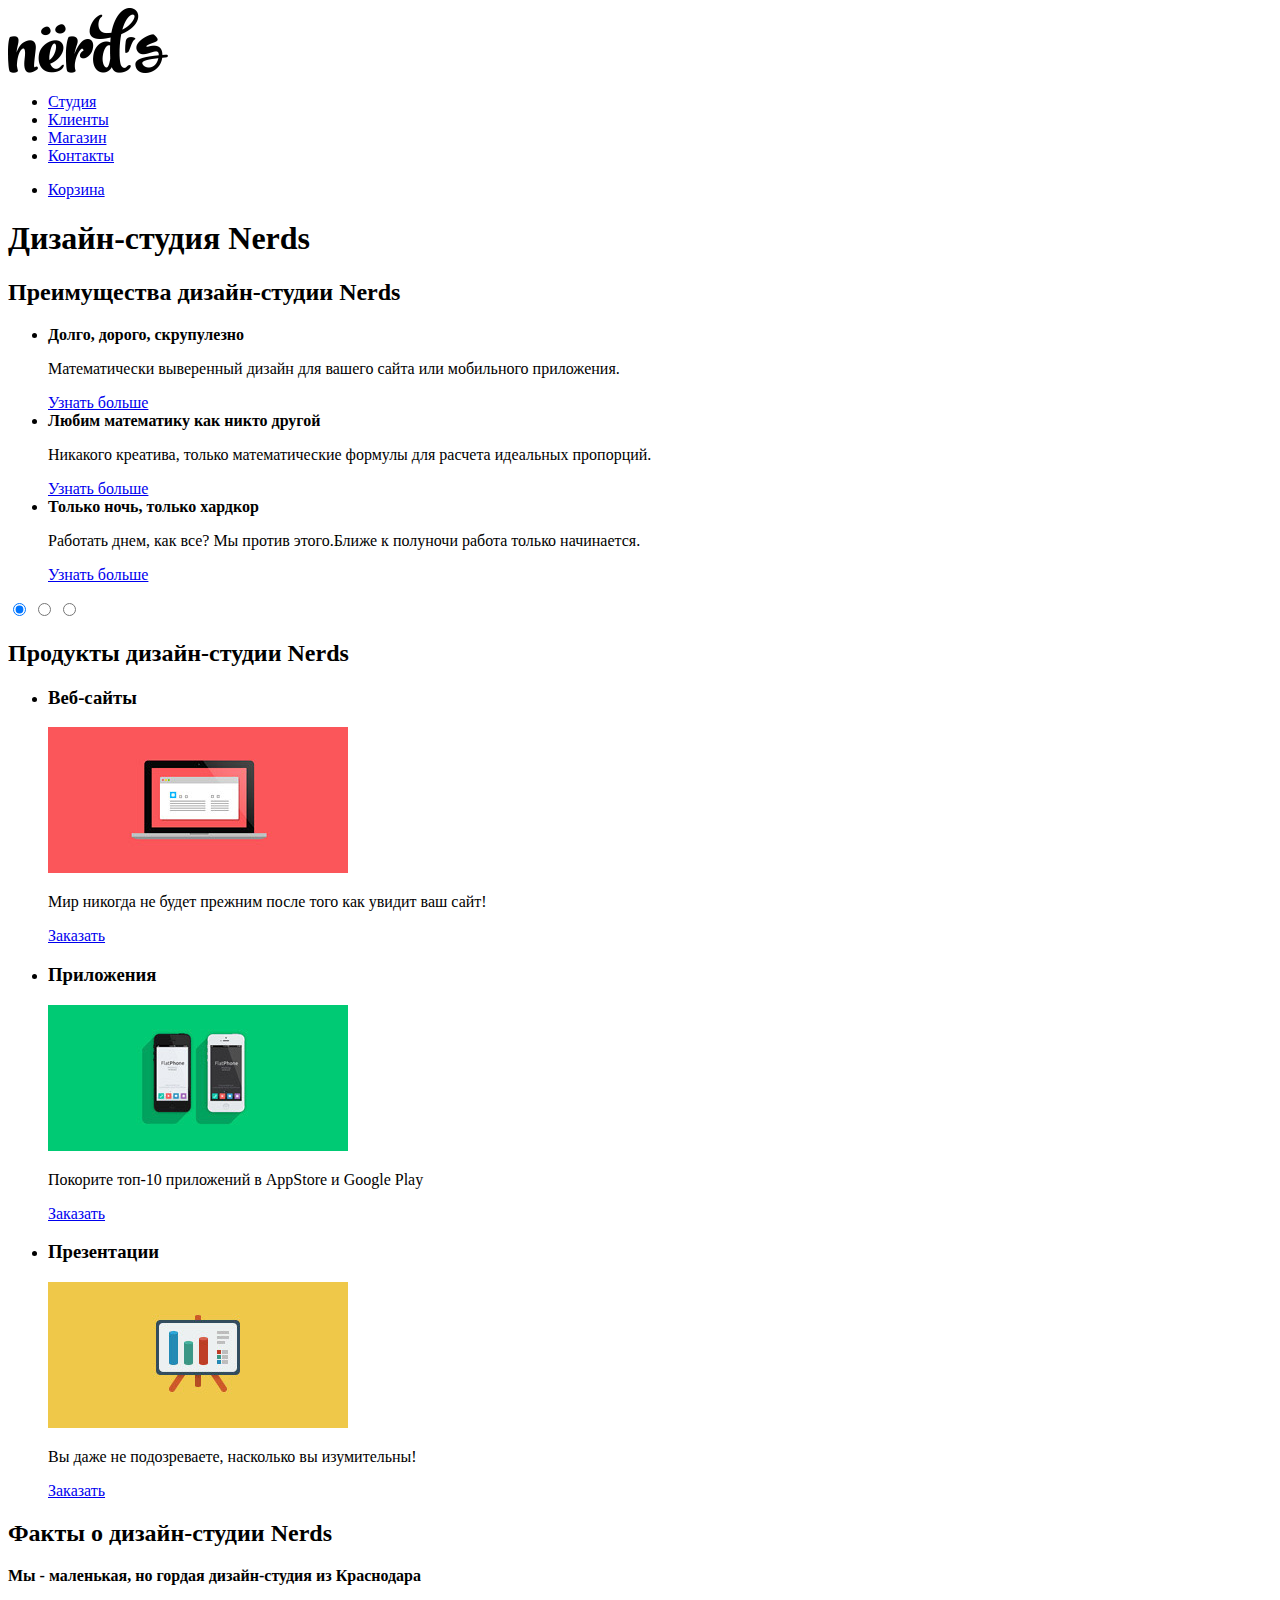
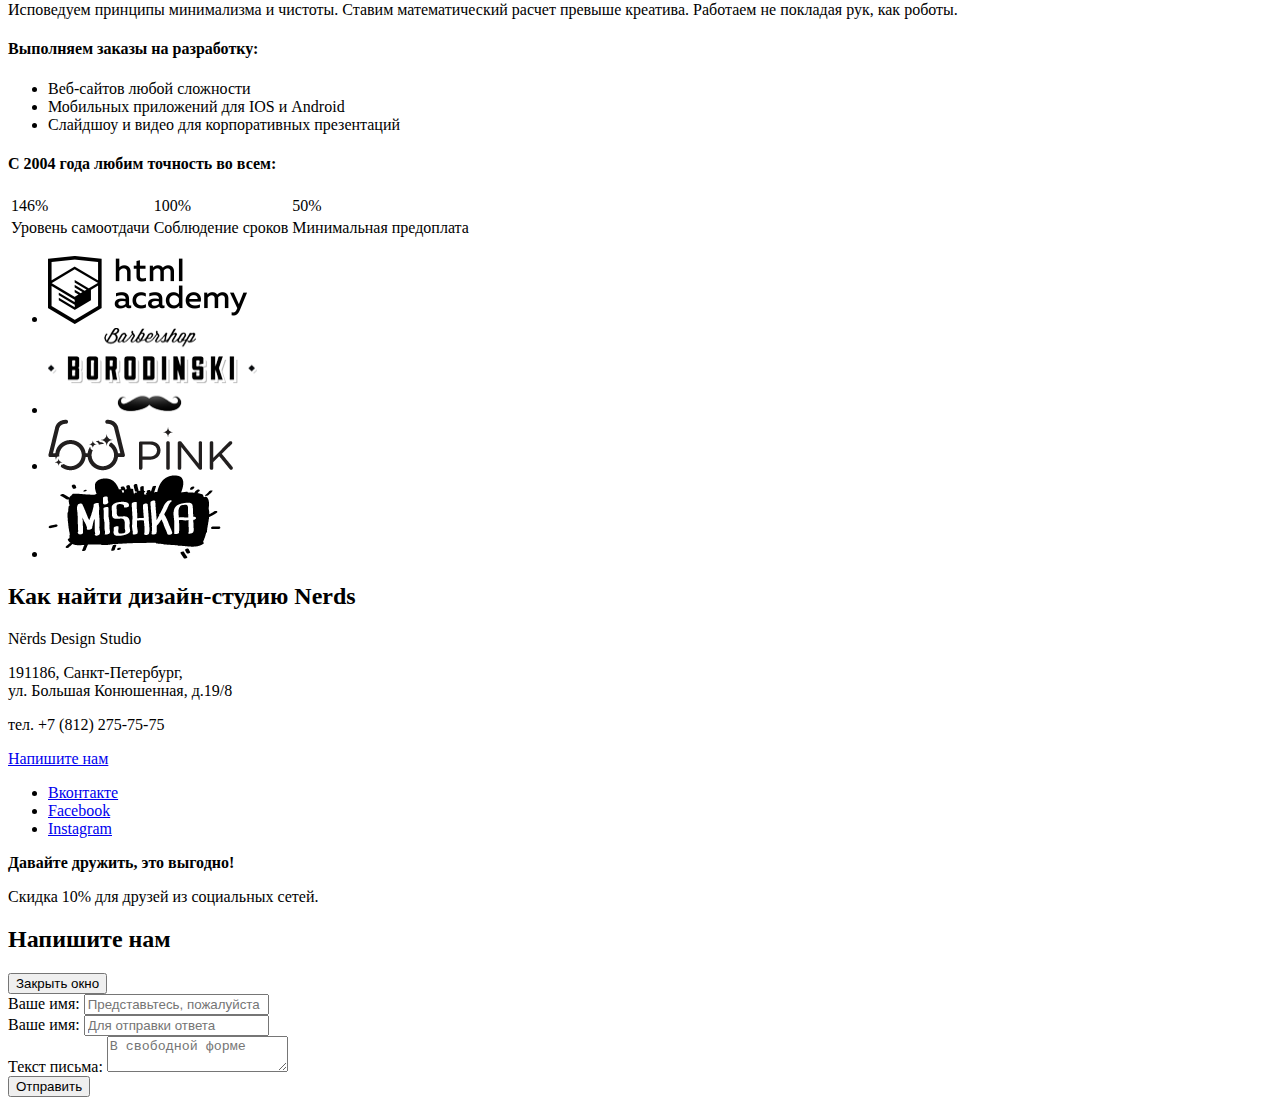
==== index.html @ 3452fdd4 "Размечены формы" ====
<!DOCTYPE html>
<html lang="ru">
  <head>
    <meta charset="utf-8">
    <title>HTML Academy: Нёрдс</title>
  </head>
  
  <body>
	<header class="page-header">
	  <nav class="main-navigation">
	    <a class="header-logo"><img src="img/nerds-logo.png" alt="Дизайн-студия Nerds" height="65" width="160"></a>
	    <ul class="navigation-bar">
		  <li class="nav-item"><a href="#">Студия</a></li>
		  <li class="nav-item"><a href="#">Клиенты</a></li>
		  <li class="nav-item"><a href="catalog.html">Магазин</a></li>
		  <li class="nav-item"><a href="#">Контакты</a></li>
		</ul>
		<ul class="shopping-cart">
		  <li class="cart-item"><a class="cart-btn" href="#">Корзина</a></li>
		</ul>
	  </nav>
	</header>
	
    <main>
	  <h1 class="visually-hidden">Дизайн-студия Nerds</h1>
	
	  <section class="slider-wrapper">
	    <h2 class="visually-hidden">Преимущества дизайн-студии Nerds</h2>
	    <ul>
	      <li class="slider slider-1">
	        <div class="slider-image"></div>
			<b class="slider-slogan">Долго, дорого, скрупулезно</b>
		    <p class="slider-description">Математически выверенный дизайн для вашего сайта или мобильного приложения.</p>
		    <a class="btn slider-btn" href="#" title="Узнать больше">Узнать больше</a>
	      </li>
	      <li class="slider slider-2">
		    <div class="slider-image"></div>
	        <b class="slider-slogan">Любим математику как никто другой</b>
		    <p class="slider-description">Никакого креатива, только математические формулы для расчета идеальных пропорций.</p>
		    <a class="btn slider-btn" href="#" title="Узнать больше">Узнать больше</a>
	      </li>
	      <li class="slider slider-3">
		    <div class="slider-image"></div>
	        <b class="slider-slogan">Только ночь, только хардкор</b>
		    <p class="slider-description">Работать днем, как все? Мы против этого.Ближе к полуночи работа только начинается.</p>
		    <a class="btn slider-btn" href="#" title="Узнать больше">Узнать больше</a>
	      </li>
	    </ul>
	    <div class="slider-radio-btns">  
		  <input type="radio" name="slider-btn" id="slider-btn-1" value="slider-1" checked>
		  <input type="radio" name="slider-btn" id="slider-btn-2" value="slider-2">
		  <input type="radio" name="slider-btn" id="slider-btn-3" value="slider-3">  
	    </div>
	  </section>
		
	  <section class="services-wrapper">
	    <h2 class="visually-hidden">Продукты дизайн-студии Nerds</h2>
	    <ul>
	      <li class="services-item">
	        <h3 class="services-title">Веб-сайты</h3>
		      <img src="img/illustration-1.jpg" alt="Веб-сайты" width="300" height="146">
		      <p>Мир никогда не будет прежним после того как увидит ваш сайт!</p>
		    <a class="btn order-btn-1" href="#" title="Заказать">Заказать</a>
	      </li>
	      <li class="services-item">
	        <h3 class="services-title">Приложения</h3>
		      <img src="img/illustration-2.jpg" alt="Приложения" width="300" height="146">
		      <p>Покорите топ-10 приложений в AppStore и Google Play</p>
		    <a class="btn order-btn-2" href="#" title="Заказать">Заказать</a>
	      </li>
	      <li class="services-item">
	        <h3 class="services-title">Презентации</h3>
		      <img src="img/illustration-3.jpg" alt="Презентации" width="300" height="146">
	          <p>Вы даже не подозреваете, насколько вы изумительны!</p>
		    <a class="btn order-btn-3" href="#" title="Заказать">Заказать</a>
	      </li>
	    </ul>
	  </section>
	
	  <section class="company-description-wrapper">
	    <h2 class="visually-hidden">Факты о дизайн-студии Nerds</h2>
	    <b class="description-title">Мы - маленькая, но гордая дизайн-студия из Краснодара</b>
	      <p>Исповедуем принципы минимализма и чистоты. Ставим математический расчет превыше креатива. Работаем не покладая рук, как роботы.</p>  
	    <div class="description-section">
	      <h4 class="products-title">Выполняем заказы на разработку:</h4>
	        <ul>
		      <li class="product-item">Веб-сайтов любой сложности</li>
		      <li class="product-item">Мобильных приложений для IOS и Android</li>
		      <li class="product-item">Слайдшоу и видео для корпоративных презентаций</li>
		    </ul>
	    </div>
        <div class="description-section">
	      <h4 class="achievements-title">С 2004 года любим точность во всем:</h4>
		    <table>
		      <tr>
			    <td class="achievements-amount">146%</td>
			    <td class="achievements-amount">100%</td>
			    <td class="achievements-amount">50%</td>
			  </tr>
			  <tr>
			    <td class="achievements-description">Уровень самоотдачи</td>
			    <td class="achievements-description">Соблюдение сроков</td>
			    <td class="achievements-description">Минимальная предоплата</td>
			  </tr>
		    </table>
	    </div>
        <div class="company-clients">
	      <ul>
		    <li class="client-logo"><a href="https://htmlacademy.ru/intensive/htmlcss"><img src="img/logo-1.png" alt="Htmlacademy" width="199" height="68"></a></li>
		    <li class="client-logo"><a href="#"><img src="img/logo-2.png" alt="Borodinski" width="209" height="87"></a></li>
		    <li class="client-logo"><a href="#"><img src="img/logo-3.png" alt="Pink" width="185" height="52"></a></li>
		    <li class="client-logo"><a href="#"><img src="img/logo-4.png" alt="Mishka" width="173" height="84"></a></li>
	      </ul>
        </div>	  
	  </section>
	
	  <section class="map-contacts-wrapper">
	    <h2 class="visually-hidden">Как найти дизайн-студию Nerds</h2>
	    <div class="map">
	      <a class="map-link" href="#"></a>
	    </div>
	    <div class="contacts">
	      <p class="contacts-name">Nёrds Design Studio<p>
		  <p class="contacts-address">191186, Санкт-Петербург,<br>
		  ул. Большая Конюшенная, д.19/8</p>
		  <p class="contacts-phone">тел. +7 (812) 275-75-75</p>
		  <a class="btn email-btn" href="#" title="Напишите нам">Напишите нам</a>
	    </div>
	  </section>
	</main>
	
	<footer>
	  <ul class="social-wrapper">
		<li><a class="social-btn social-btn-vk" href="#">Вконтакте</a></li>
		<li><a class="social-btn social-btn-fb" href="#">Facebook</a></li>
        <li><a class="social-btn social-btn-inst" href="#">Instagram</a></li>
	  </ul>
	  <b class="social-promo">Давайте дружить, это выгодно!</b>
	  <p class="social-offer">Скидка 10% для друзей из социальных сетей.</p>
	</footer>
	
	<section class="modal-window">
	  <h2 class="modal-title">Напишите нам</h2>
	    <input type="submit" value="Закрыть окно">
	    <div class="half-width">
	      <label for="name-field">Ваше имя:</label>
	        <input type="text" name="name" id="name-field" placeholder="Представьтесь, пожалуйста">
	    </div>
	    <div class="half-width">
	      <label for="email-field">Ваше имя:</label>
	        <input type="email" name="email" id="email-field" placeholder="Для отправки ответа">
	    </div>
	  <label for="message-field">Текст письма:</label>
	  <textarea name="message" id="message-field" rows="" placeholder="В свободной форме"></textarea><br>
	  <input class="btn submit-btn" type="submit" value="Отправить">
	</section>
	
  </body>
</html>
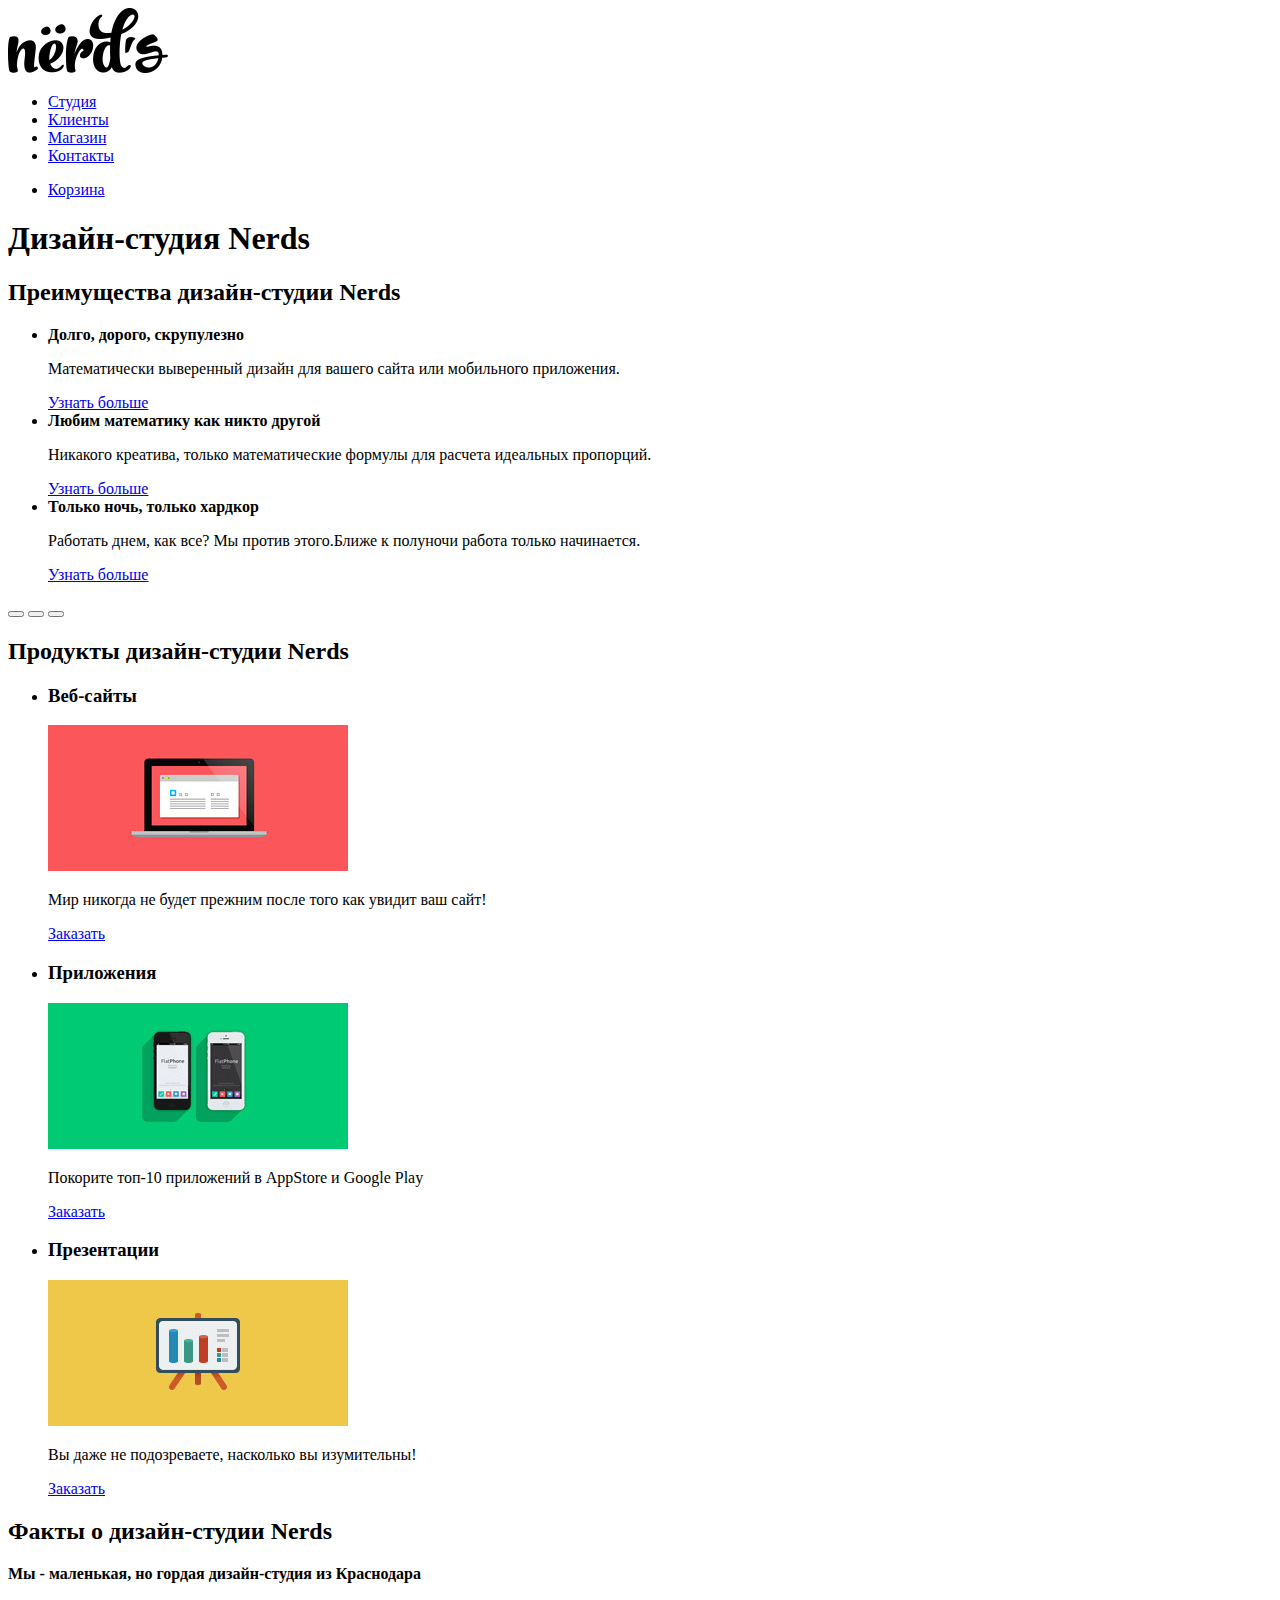
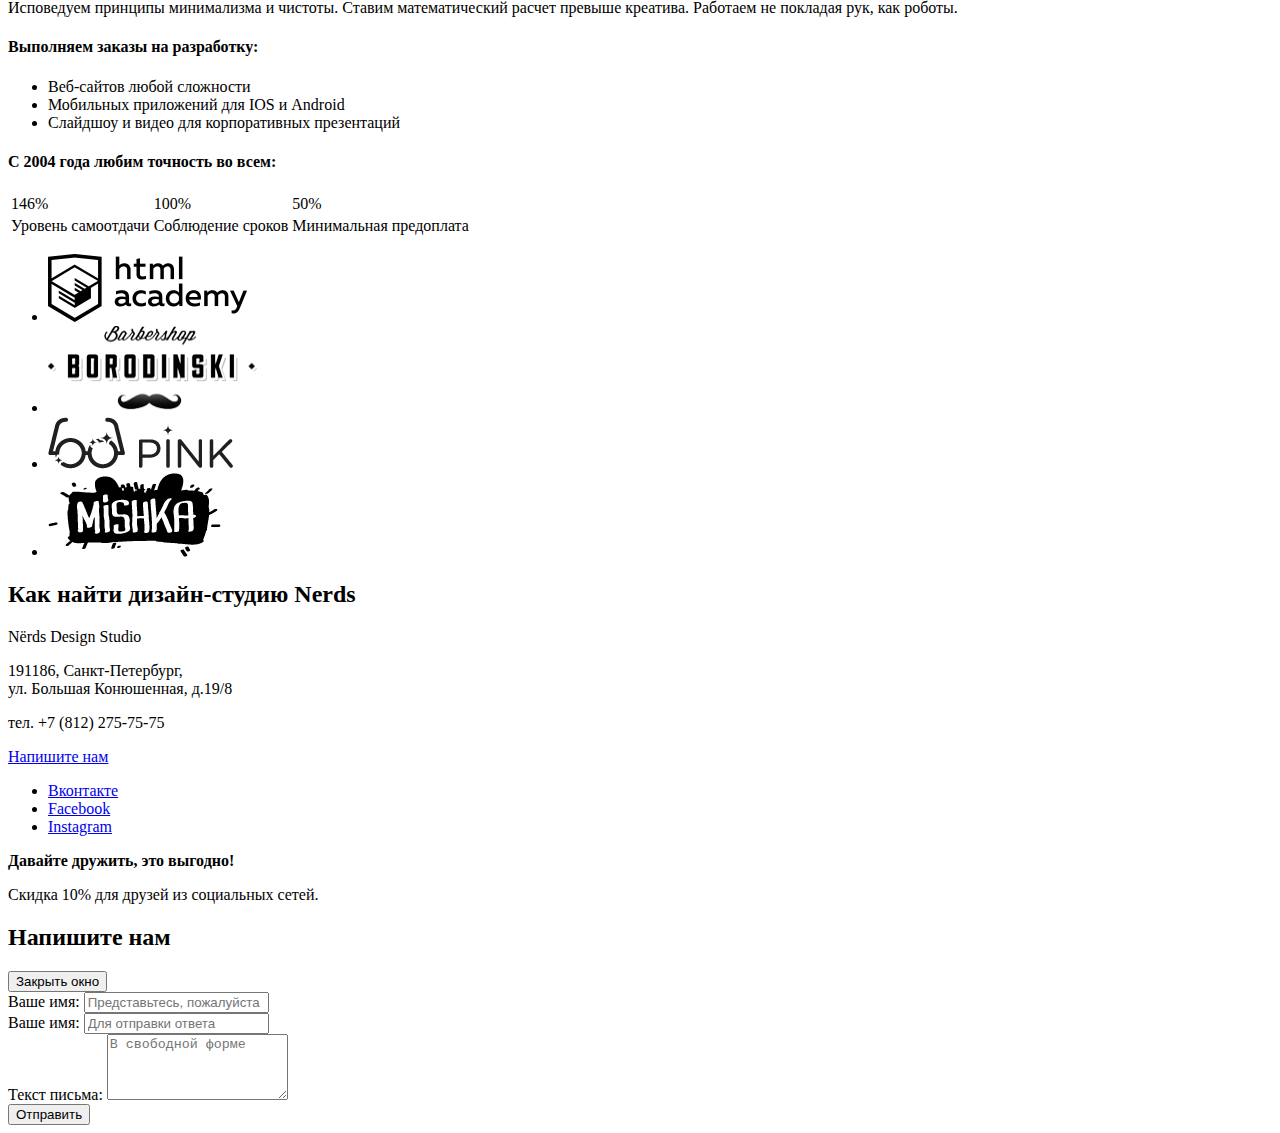
==== commit cdb34c13: "Размечены формы - исправлены ошибки" ====
--- a/index.html
+++ b/index.html
@@ -47,9 +47,9 @@
 	      </li>
 	    </ul>
 	    <div class="slider-radio-btns">  
-		  <input type="radio" name="slider-btn" id="slider-btn-1" value="slider-1" checked>
-		  <input type="radio" name="slider-btn" id="slider-btn-2" value="slider-2">
-		  <input type="radio" name="slider-btn" id="slider-btn-3" value="slider-3">  
+		  <button type="button" name="slider-btn" id="slider-btn-1" value="slider-1"></button>
+		  <button type="button" name="slider-btn" id="slider-btn-2" value="slider-2"></button>
+		  <button type="button" name="slider-btn" id="slider-btn-3" value="slider-3"></button>  
 	    </div>
 	  </section>
 		
@@ -141,7 +141,7 @@
 	
 	<section class="modal-window">
 	  <h2 class="modal-title">Напишите нам</h2>
-	    <input type="submit" value="Закрыть окно">
+	    <button type="button" value="close-modal-window">Закрыть окно</button>
 	    <div class="half-width">
 	      <label for="name-field">Ваше имя:</label>
 	        <input type="text" name="name" id="name-field" placeholder="Представьтесь, пожалуйста">
@@ -151,7 +151,7 @@
 	        <input type="email" name="email" id="email-field" placeholder="Для отправки ответа">
 	    </div>
 	  <label for="message-field">Текст письма:</label>
-	  <textarea name="message" id="message-field" rows="" placeholder="В свободной форме"></textarea><br>
+	  <textarea name="message" id="message-field" rows="4" placeholder="В свободной форме"></textarea><br>
 	  <input class="btn submit-btn" type="submit" value="Отправить">
 	</section>
 	
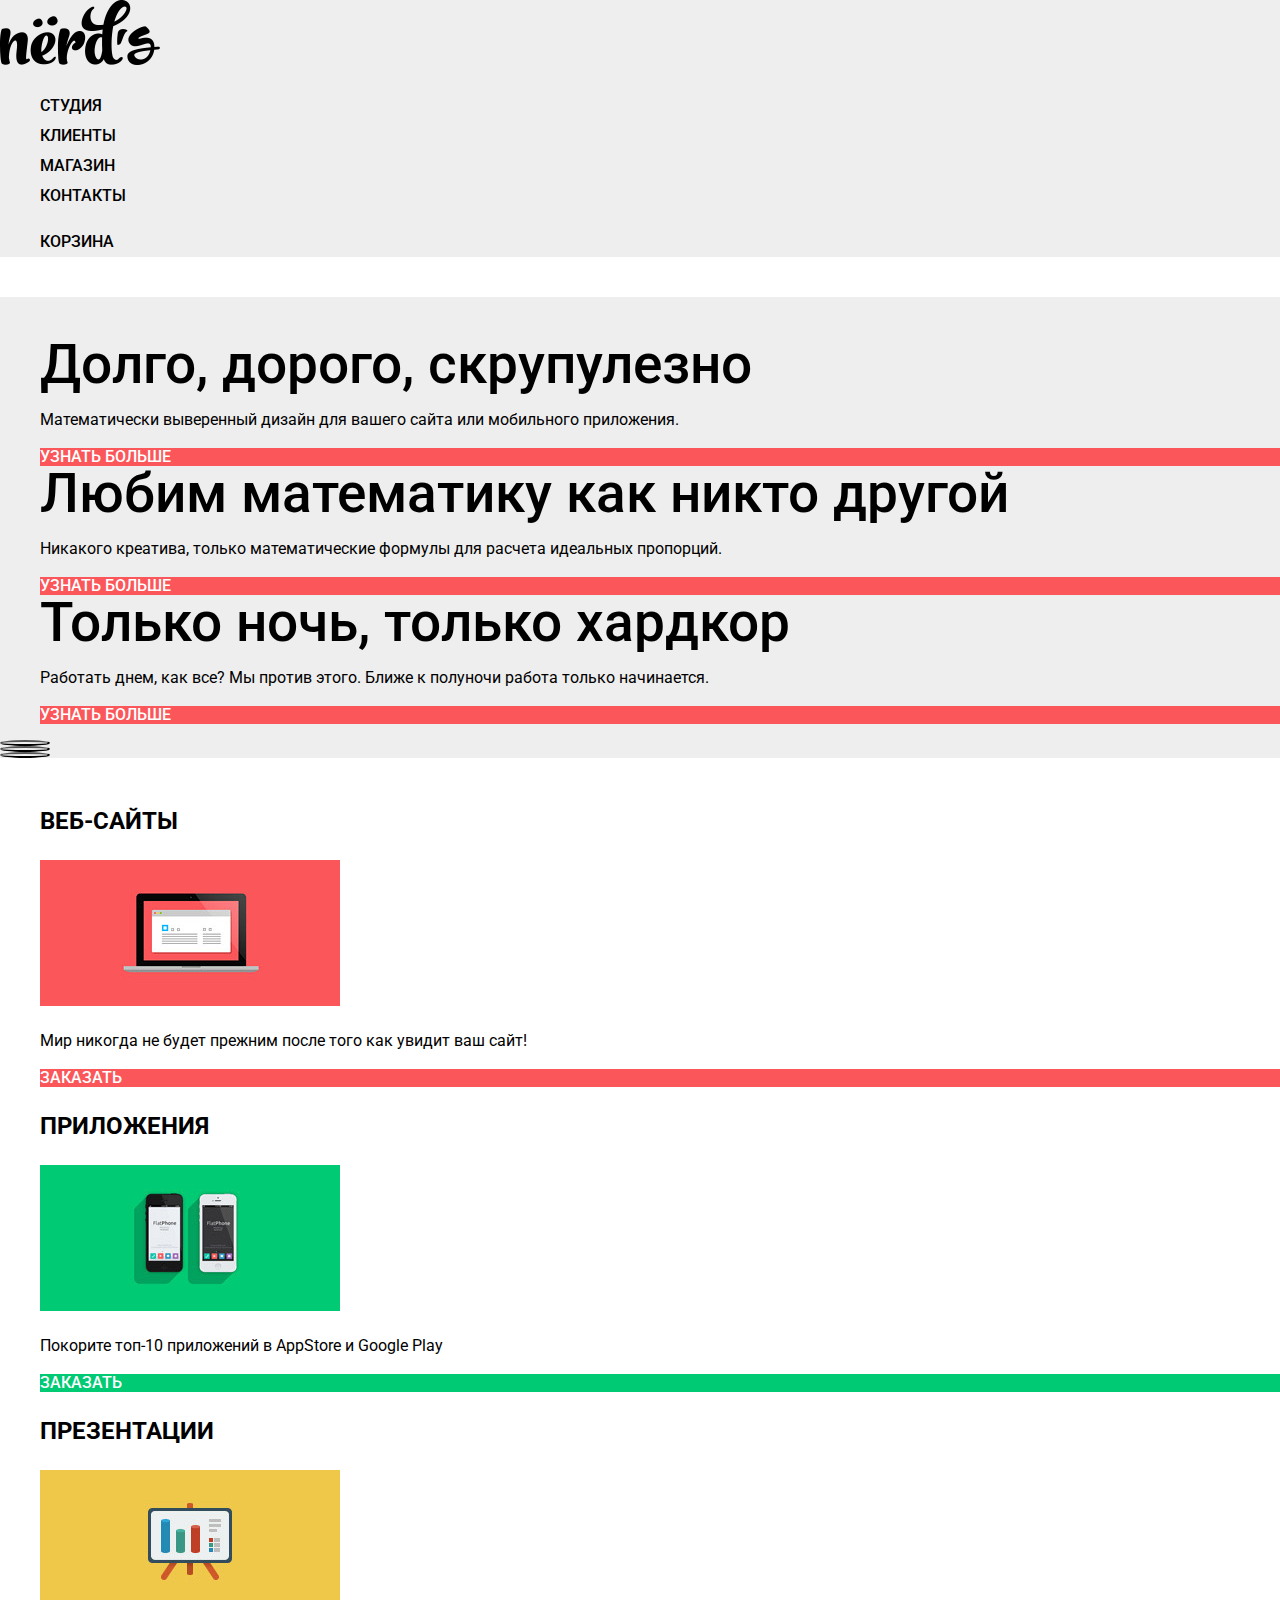
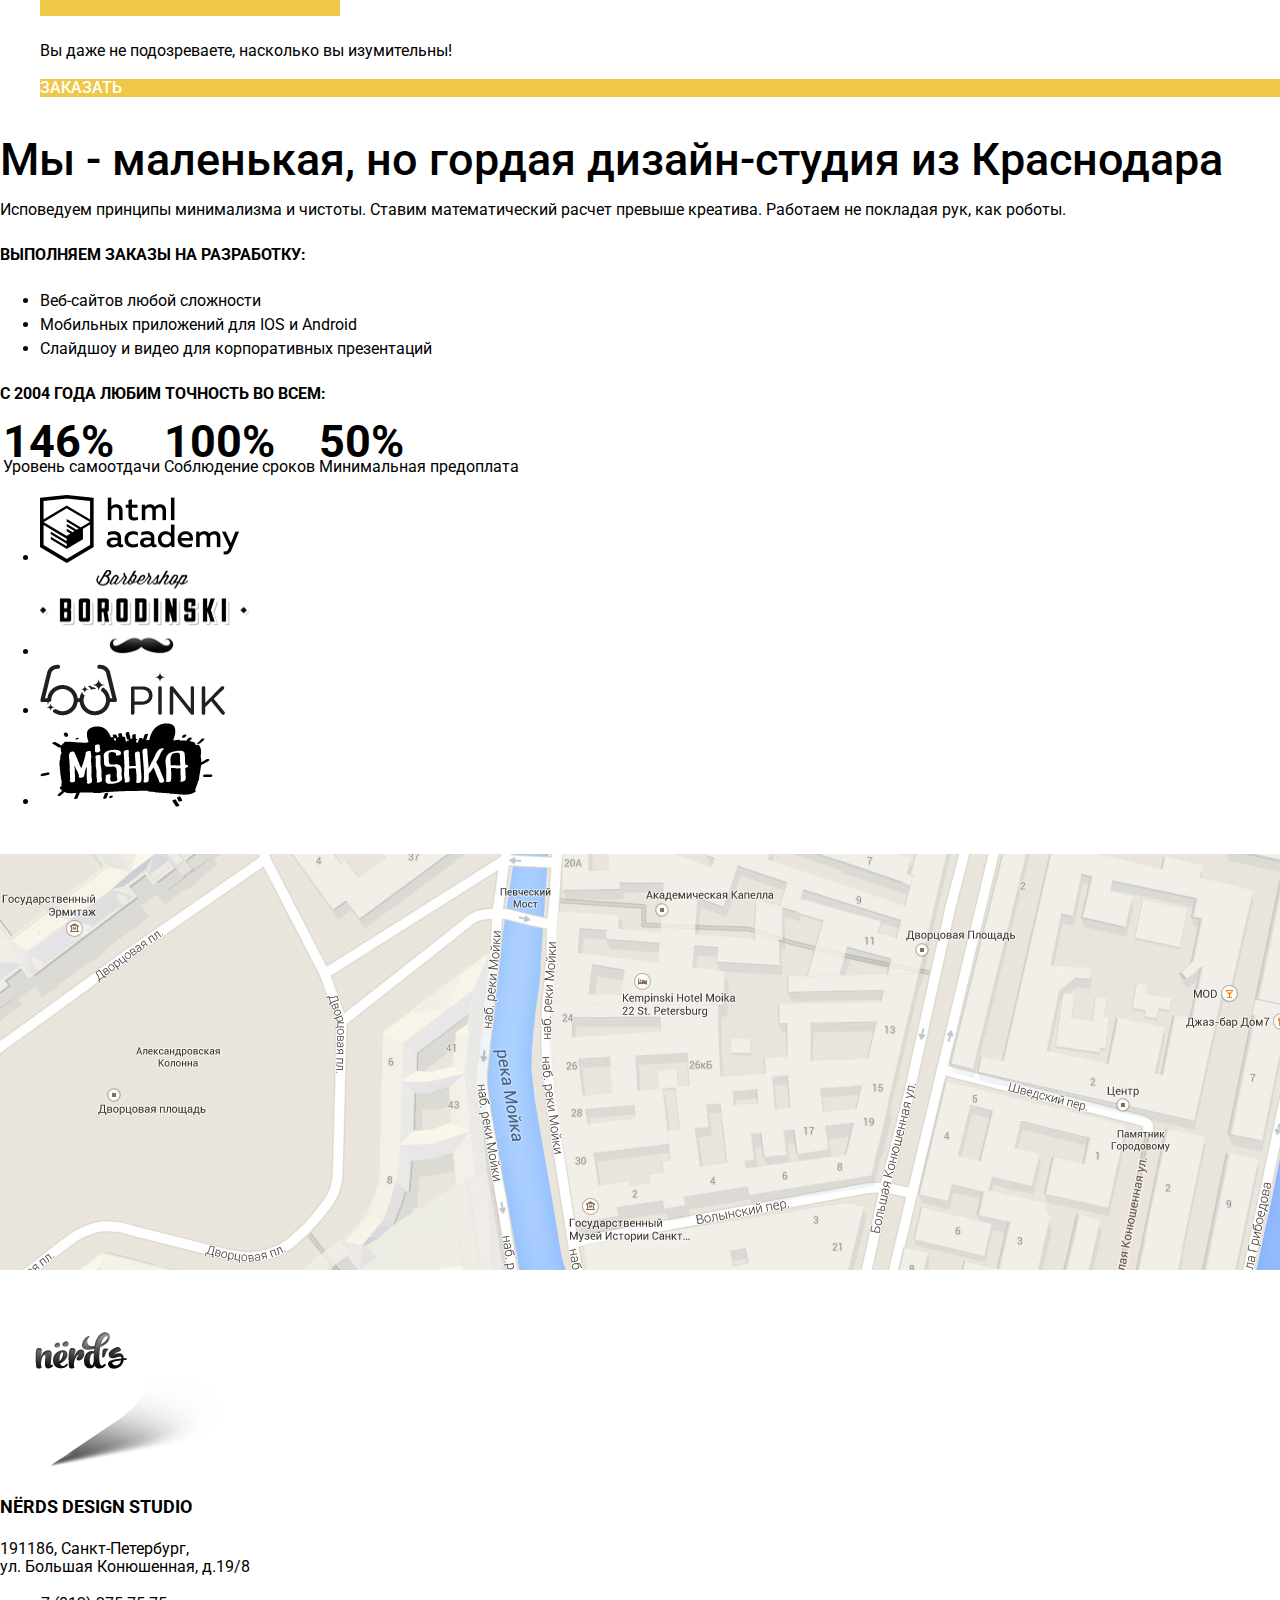
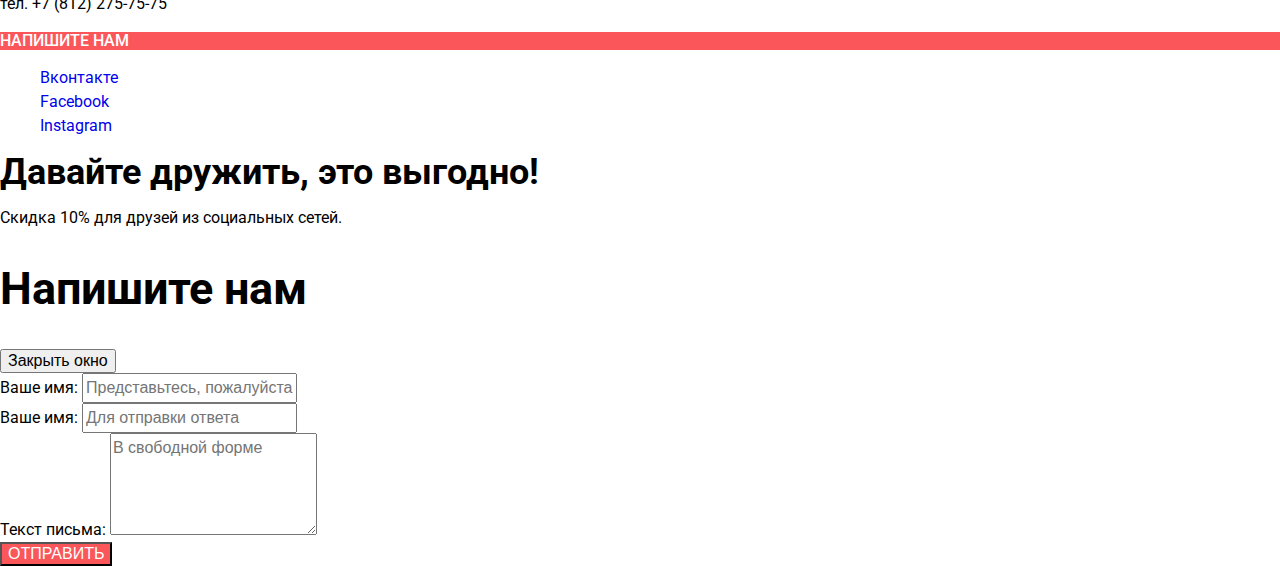
==== commit 7983e907: "Базовая стилизация" ====
--- a/index.html
+++ b/index.html
@@ -2,21 +2,24 @@
 <html lang="ru">
   <head>
     <meta charset="utf-8">
-    <title>HTML Academy: Нёрдс</title>
+    <title>HTML Academy: Нёрдс - Основная</title>
+	<link href="https://fonts.googleapis.com/css?family=Roboto:400,500,700&amp;subset=cyrillic" rel="stylesheet">
+	<link href="css/normalize.css" rel="stylesheet">
+	<link href="css/style.css" rel="stylesheet">
   </head>
   
   <body>
-	<header class="page-header">
+	<header class="page-header index-page-header">
 	  <nav class="main-navigation">
 	    <a class="header-logo"><img src="img/nerds-logo.png" alt="Дизайн-студия Nerds" height="65" width="160"></a>
-	    <ul class="navigation-bar">
-		  <li class="nav-item"><a href="#">Студия</a></li>
-		  <li class="nav-item"><a href="#">Клиенты</a></li>
-		  <li class="nav-item"><a href="catalog.html">Магазин</a></li>
-		  <li class="nav-item"><a href="#">Контакты</a></li>
+	    <ul class="site-navigation">
+		  <li class="site-nav-item site-nav-item-current"><a title="Студия">Студия</a></li>
+		  <li class="site-nav-item"><a href="#" title="Клиенты">Клиенты</a></li>
+		  <li class="site-nav-item"><a href="#" title="Магазин">Магазин</a></li>
+		  <li class="site-nav-item"><a href="#" title="Контакты">Контакты</a></li>
 		</ul>
-		<ul class="shopping-cart">
-		  <li class="cart-item"><a class="cart-btn" href="#">Корзина</a></li>
+		<ul class="user-navigation">
+		  <li class="user-nav-item"><a class="cart-btn" href="#">Корзина</a></li>
 		</ul>
 	  </nav>
 	</header>
@@ -26,7 +29,7 @@
 	
 	  <section class="slider-wrapper">
 	    <h2 class="visually-hidden">Преимущества дизайн-студии Nerds</h2>
-	    <ul>
+	    <ul class="slider-list">
 	      <li class="slider slider-1">
 	        <div class="slider-image"></div>
 			<b class="slider-slogan">Долго, дорого, скрупулезно</b>
@@ -42,20 +45,20 @@
 	      <li class="slider slider-3">
 		    <div class="slider-image"></div>
 	        <b class="slider-slogan">Только ночь, только хардкор</b>
-		    <p class="slider-description">Работать днем, как все? Мы против этого.Ближе к полуночи работа только начинается.</p>
+		    <p class="slider-description">Работать днем, как все? Мы против этого. Ближе к полуночи работа только начинается.</p>
 		    <a class="btn slider-btn" href="#" title="Узнать больше">Узнать больше</a>
 	      </li>
 	    </ul>
-	    <div class="slider-radio-btns">  
-		  <button type="button" name="slider-btn" id="slider-btn-1" value="slider-1"></button>
-		  <button type="button" name="slider-btn" id="slider-btn-2" value="slider-2"></button>
-		  <button type="button" name="slider-btn" id="slider-btn-3" value="slider-3"></button>  
+	    <div class="slider-switches">  
+		  <button type="button" class="slider-switch" id="slider-switch-1" value="slider-1"></button>
+		  <button type="button" class="slider-switch" id="slider-switch-2" value="slider-2"></button>
+		  <button type="button" class="slider-switch" id="slider-switch-3" value="slider-3"></button>  
 	    </div>
 	  </section>
 		
 	  <section class="services-wrapper">
 	    <h2 class="visually-hidden">Продукты дизайн-студии Nerds</h2>
-	    <ul>
+	    <ul class="services-list">
 	      <li class="services-item">
 	        <h3 class="services-title">Веб-сайты</h3>
 		      <img src="img/illustration-1.jpg" alt="Веб-сайты" width="300" height="146">
@@ -105,7 +108,7 @@
 		    </table>
 	    </div>
         <div class="company-clients">
-	      <ul>
+	      <ul class="clients-list">
 		    <li class="client-logo"><a href="https://htmlacademy.ru/intensive/htmlcss"><img src="img/logo-1.png" alt="Htmlacademy" width="199" height="68"></a></li>
 		    <li class="client-logo"><a href="#"><img src="img/logo-2.png" alt="Borodinski" width="209" height="87"></a></li>
 		    <li class="client-logo"><a href="#"><img src="img/logo-3.png" alt="Pink" width="185" height="52"></a></li>
@@ -117,20 +120,23 @@
 	  <section class="map-contacts-wrapper">
 	    <h2 class="visually-hidden">Как найти дизайн-студию Nerds</h2>
 	    <div class="map">
-	      <a class="map-link" href="#"></a>
+	      <a class="map-link" href="#"><img src="img/map.jpg" alt="Карта с местонахождением дизайн-студии Nerds" width="1440" height="416"></a>
 	    </div>
+	    <div class="map-marker">
+		  <img src="img/map-marker.png" width="231" height="190">
+		</div>
 	    <div class="contacts">
 	      <p class="contacts-name">Nёrds Design Studio<p>
 		  <p class="contacts-address">191186, Санкт-Петербург,<br>
 		  ул. Большая Конюшенная, д.19/8</p>
-		  <p class="contacts-phone">тел. +7 (812) 275-75-75</p>
+		  <a class="contacts-phone" href="tel:+78122757575" title="Позвоните нам: +7 (812) 275-75-75">тел. +7 (812) 275-75-75</p>
 		  <a class="btn email-btn" href="#" title="Напишите нам">Напишите нам</a>
 	    </div>
 	  </section>
 	</main>
 	
 	<footer>
-	  <ul class="social-wrapper">
+	  <ul class="social-list">
 		<li><a class="social-btn social-btn-vk" href="#">Вконтакте</a></li>
 		<li><a class="social-btn social-btn-fb" href="#">Facebook</a></li>
         <li><a class="social-btn social-btn-inst" href="#">Instagram</a></li>
@@ -143,15 +149,15 @@
 	  <h2 class="modal-title">Напишите нам</h2>
 	    <button type="button" value="close-modal-window">Закрыть окно</button>
 	    <div class="half-width">
-	      <label for="name-field">Ваше имя:</label>
-	        <input type="text" name="name" id="name-field" placeholder="Представьтесь, пожалуйста">
+	      <label for="name-field" class="modal-label">Ваше имя:</label>
+	        <input type="text" class="modal-input" name="name" id="name-field" placeholder="Представьтесь, пожалуйста">
 	    </div>
 	    <div class="half-width">
-	      <label for="email-field">Ваше имя:</label>
-	        <input type="email" name="email" id="email-field" placeholder="Для отправки ответа">
+	      <label for="email-field" class="modal-label">Ваше имя:</label>
+	        <input type="email" class="modal-input" name="email" id="email-field" placeholder="Для отправки ответа">
 	    </div>
-	  <label for="message-field">Текст письма:</label>
-	  <textarea name="message" id="message-field" rows="4" placeholder="В свободной форме"></textarea><br>
+	  <label for="message-field" class="modal-label">Текст письма:</label>
+	  <textarea class="modal-textarea" name="message" id="message-field" rows="4" placeholder="В свободной форме"></textarea><br>
 	  <input class="btn submit-btn" type="submit" value="Отправить">
 	</section>
 	
--- a/css/style.css
+++ b/css/style.css
@@ -0,0 +1,303 @@
+body {
+	margin: 0;
+	padding: 0;
+	font-family: "Roboto", sans-serif;
+	font-size: 16px;
+	line-height: 24px;
+	font-weight: 400;
+	color: #000000;
+	background-color: #ffffff;
+}
+
+a {
+	text-decoration: none;
+}
+
+.btn {
+	display: block;
+	line-height: 18px;
+	font-weight: 500;
+	text-transform: uppercase;
+	color: #ffffff;
+	background-color: #fb565a;
+}
+
+.h1 {
+	font-size: 55px;
+	line-height: 55px;
+	font-weight: 500;
+}
+
+.visually-hidden {
+	visibility: hidden;
+	font-size: 0;
+}
+
+.page-header {
+    font-size: 16px;
+	line-height: 30px;
+	font-weight: 500;
+	text-transform: uppercase;
+	background-color: #ffffff;
+}
+
+.index-page-header {
+	background-color: #eeeeee;
+}
+
+.header-logo:hover {
+	
+}
+
+.header-logo:visited {
+	
+} 
+
+.site-navigation,
+.user-navigation {
+	list-style: none;
+}
+
+.site-navigation a,
+.user-navigation a {
+	color: #000000;
+}
+
+.site-navigation a:hover, 
+.site-navigation a:focus,
+.user-navigation a:hover, 
+.user-navigation a:focus {
+	color: #fb565a;
+}
+
+.site-navigation a:visited,
+.user-navigation a:visited {
+	color: rgba(0, 0, 0, 0.3);
+}
+
+.site-navigation a:active,
+.user-navigation a:active {
+	color: #000000;
+	text-decoration: underline;
+}
+
+.slider-wrapper {
+	background-color: #eeeeee;
+}
+
+.slider-list {
+	list-style: none;
+}
+
+.slider-slogan {
+	font-size: 55px;
+	line-height: 55px;
+	font-weight: 500;
+	
+}
+
+.slider-description {
+
+}
+
+.slider-btn {
+	background-color: #fb565a;
+}
+
+.slider-btn:hover {
+	background-color: #e74246;
+}
+
+a.slider-btn:visited {
+	color: rgba(255, 255, 255, 0.3);
+	background-color: #d7373b;
+}
+
+.slider-switch {
+	display: block;
+	border-radius: 50%;
+	width: 50px;
+;
+}
+
+.services-list {
+	list-style: none;
+}
+
+.services-title {
+	font-size: 24px;
+	line-height: 30px;
+	font-weight: 700;
+	text-transform: uppercase;
+}
+
+.services-item p {
+	
+}
+
+.order-btn-1 {
+	background-color: #fb565a;
+}
+
+.order-btn-2 {
+	background-color: #00ca74;
+}
+
+.order-btn-3 {
+	background-color: #efc84a;
+}
+
+.company-description-wrapper b {
+	font-size: 45px;
+	line-height: 45px;
+	font-weight: 500;
+}
+
+.products-title {
+	font-weight: 700;
+	text-transform: uppercase;
+	
+}
+
+.achievements-title {
+	font-weight: 700;
+	text-transform: uppercase;
+}
+
+.achievements-amount {
+	font-size: 45px;
+	line-height: ; /*???*/
+	font-weight: 700;
+	
+}
+
+.achievements-description {
+	font-size: 16px;
+	line-height: 18px;
+	font-weight: 400;
+}
+
+.contacts-name {
+	font-size: 18px;
+	line-height: 30px;
+	font-weight: 700;
+	text-transform: uppercase;
+}
+
+.contacts-address {
+	font-size: 16px;
+	line-height: 18px;
+}
+
+
+.contacts-phone {
+	font-size: 16px;
+	line-height: 18px;
+	color: #000000;
+}
+
+.email-btn {
+	background-color: #fb565a;
+}
+
+.social-list {
+	list-style: none;
+}
+
+
+.social-btn-vk {
+	font-size: ;
+	background-size: ;
+	background-color: ;
+	background-image: url("");
+	background-repeat: no-repeat;
+	
+}
+
+.social-promo {
+	font-size: 36px;
+	line-height: 36px;
+	font-weight: 700;
+}
+
+.social-offer {
+	font-size: 16px;
+	line-height: 22px;
+}
+
+.modal-title {
+	font-size: 45px;
+	line-height: 45px;
+}
+
+.modal-label {
+	line-height: 18px;
+}
+
+.modal-input {
+	font-size: inherit;
+	line-height: inherit;
+}
+
+.modal-textarea {
+	font-size: inherit;
+	line-height: inherit;
+}
+
+.filter-title {
+	font-size: 18px;
+	line-height: 30px;
+	font-weight: 700;
+	text-transform: uppercase;
+}
+
+.filter-list {
+	list-style: none;
+}
+
+.filter-label {
+	line-height: 20px;
+	
+}
+
+.filter-btn {
+	color: #000000;
+	background-color: #eeeeee;
+}
+
+.sorting-link {
+	font-size: 14px;
+	line-height: 18px;
+	text-transform: uppercase;
+	color: rgba(0, 0, 0, 0.3);
+}
+
+.sorting-link:active {
+	color: #000000;
+}
+
+.sorting-link.sorting-indicator {
+	font-size: ;
+}
+
+.catalog-list {
+	list-style: none;
+	
+}
+
+.item-title {
+	font-size: 18px;
+	line-height: 30px;
+	font-weight: 700;
+	text-transform: uppercase;
+}
+
+.item-description {
+	line-height: 18px;
+}
+
+.pagination-item {
+	line-height: 18px;
+	text-transform: uppercase;
+	color: #000000;
+}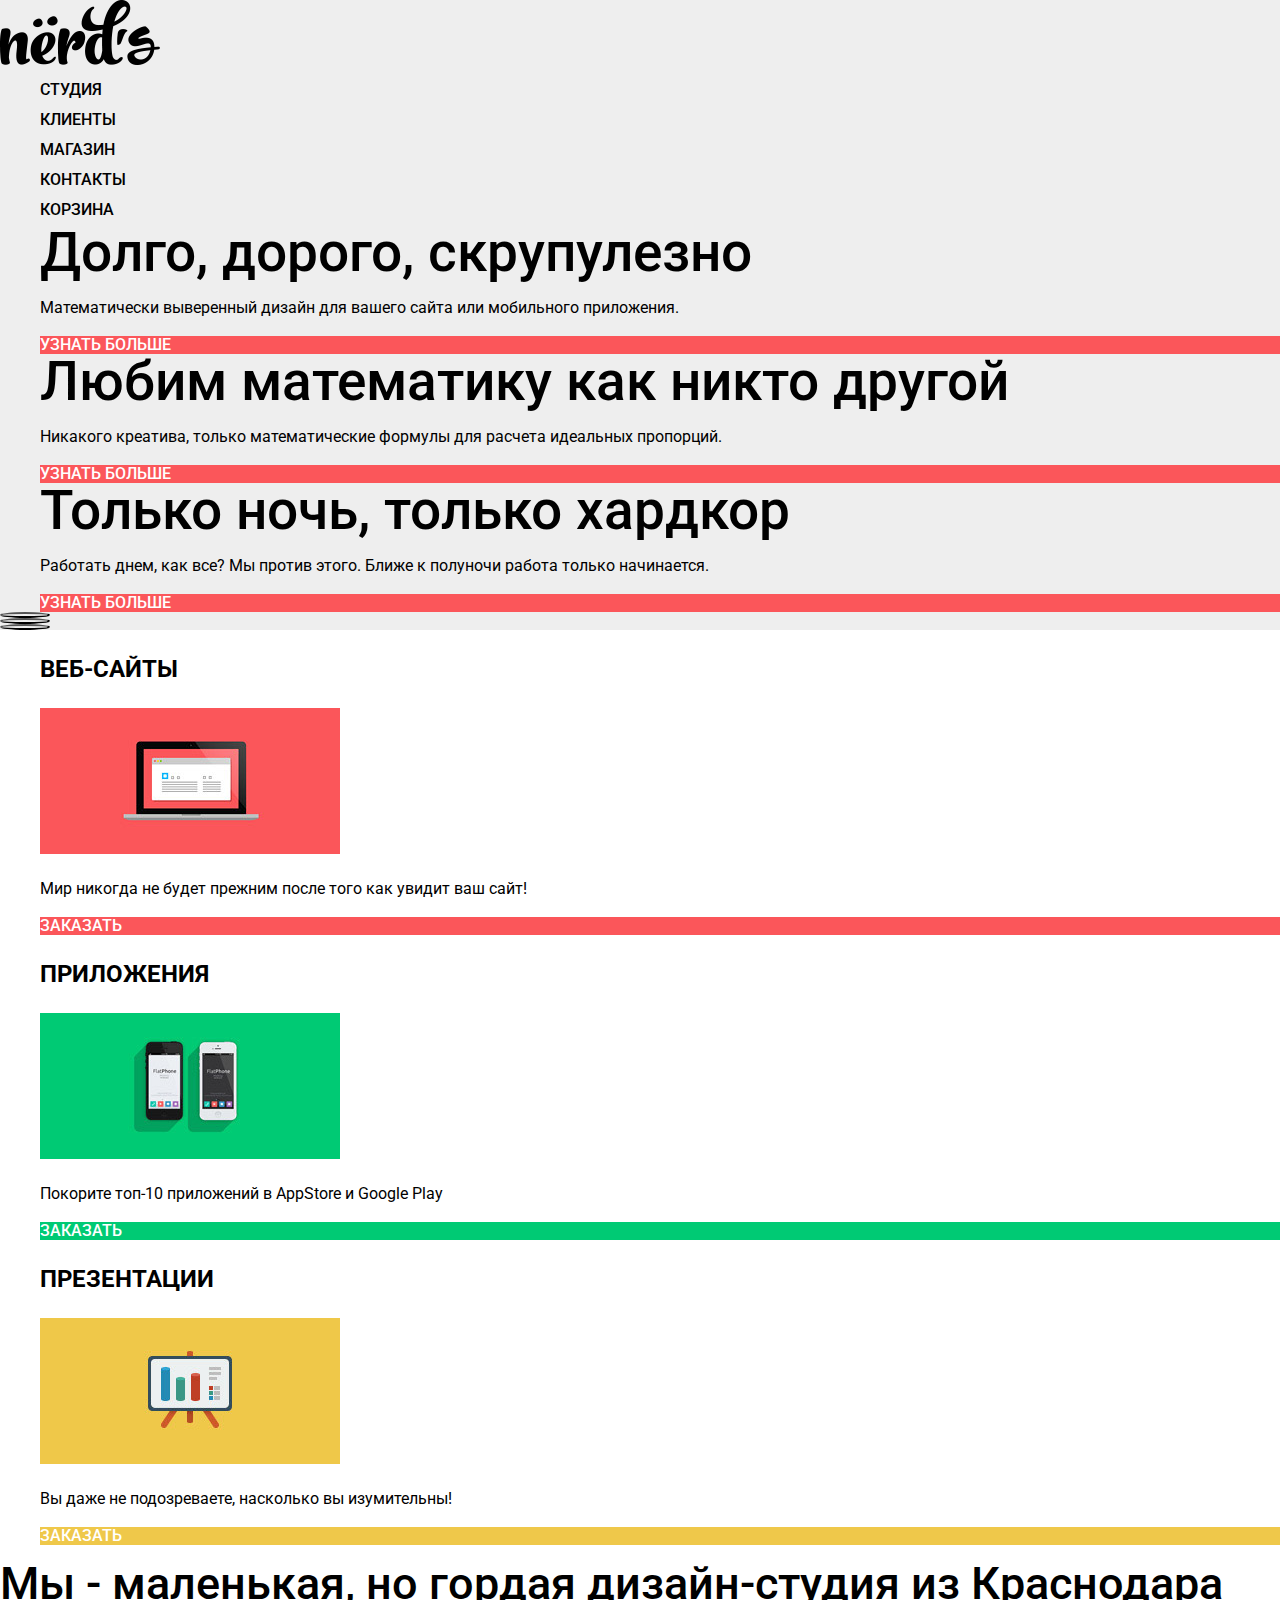
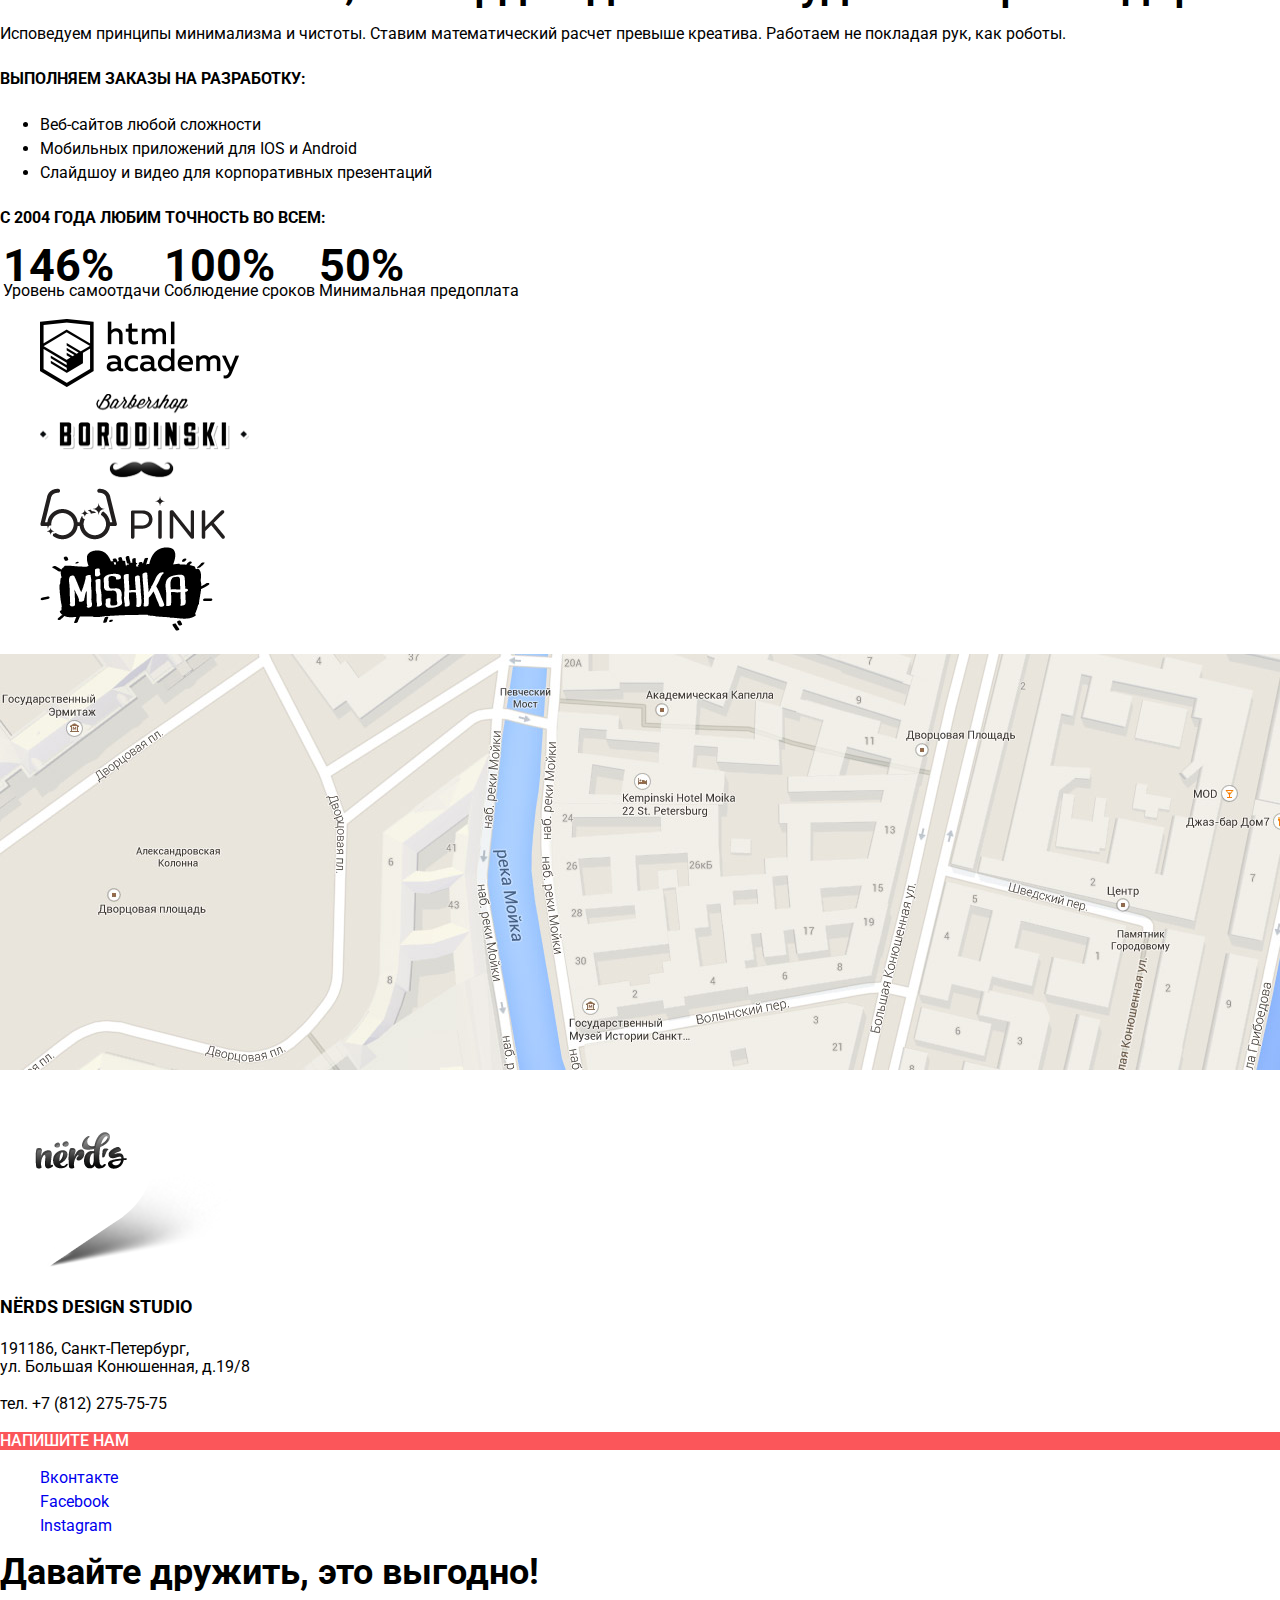
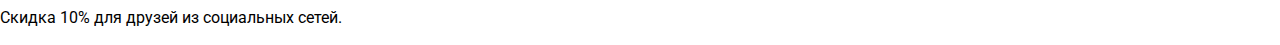
==== commit a75b6be2: "Базовая стилизация - исправление ошибок" ====
--- a/index.html
+++ b/index.html
@@ -13,9 +13,9 @@
 	  <nav class="main-navigation">
 	    <a class="header-logo"><img src="img/nerds-logo.png" alt="Дизайн-студия Nerds" height="65" width="160"></a>
 	    <ul class="site-navigation">
-		  <li class="site-nav-item site-nav-item-current"><a title="Студия">Студия</a></li>
+		  <li class="site-nav-item nav-item-active"><a title="Студия">Студия</a></li>
 		  <li class="site-nav-item"><a href="#" title="Клиенты">Клиенты</a></li>
-		  <li class="site-nav-item"><a href="#" title="Магазин">Магазин</a></li>
+		  <li class="site-nav-item"><a href="catalog.html" title="Магазин">Магазин</a></li>
 		  <li class="site-nav-item"><a href="#" title="Контакты">Контакты</a></li>
 		</ul>
 		<ul class="user-navigation">
@@ -130,7 +130,7 @@
 		  <p class="contacts-address">191186, Санкт-Петербург,<br>
 		  ул. Большая Конюшенная, д.19/8</p>
 		  <a class="contacts-phone" href="tel:+78122757575" title="Позвоните нам: +7 (812) 275-75-75">тел. +7 (812) 275-75-75</p>
-		  <a class="btn email-btn" href="#" title="Напишите нам">Напишите нам</a>
+		  <a class="btn email-btn" href="modal.html" target="_blank" title="Напишите нам">Напишите нам</a>
 	    </div>
 	  </section>
 	</main>
@@ -144,22 +144,6 @@
 	  <b class="social-promo">Давайте дружить, это выгодно!</b>
 	  <p class="social-offer">Скидка 10% для друзей из социальных сетей.</p>
 	</footer>
-	
-	<section class="modal-window">
-	  <h2 class="modal-title">Напишите нам</h2>
-	    <button type="button" value="close-modal-window">Закрыть окно</button>
-	    <div class="half-width">
-	      <label for="name-field" class="modal-label">Ваше имя:</label>
-	        <input type="text" class="modal-input" name="name" id="name-field" placeholder="Представьтесь, пожалуйста">
-	    </div>
-	    <div class="half-width">
-	      <label for="email-field" class="modal-label">Ваше имя:</label>
-	        <input type="email" class="modal-input" name="email" id="email-field" placeholder="Для отправки ответа">
-	    </div>
-	  <label for="message-field" class="modal-label">Текст письма:</label>
-	  <textarea class="modal-textarea" name="message" id="message-field" rows="4" placeholder="В свободной форме"></textarea><br>
-	  <input class="btn submit-btn" type="submit" value="Отправить">
-	</section>
-	
+
   </body>
 </html>
--- a/css/style.css
+++ b/css/style.css
@@ -1,7 +1,7 @@
 body {
 	margin: 0;
 	padding: 0;
-	font-family: "Roboto", sans-serif;
+	font-family: "Roboto", "Arial", sans-serif;
 	font-size: 16px;
 	line-height: 24px;
 	font-weight: 400;
@@ -19,7 +19,6 @@
 	font-weight: 500;
 	text-transform: uppercase;
 	color: #ffffff;
-	background-color: #fb565a;
 }
 
 .h1 {
@@ -29,8 +28,14 @@
 }
 
 .visually-hidden {
-	visibility: hidden;
-	font-size: 0;
+	position: absolute;
+	overflow: hidden;
+	clip: rect(0 0 0 0);
+	height: 1px;
+	width: 1px;
+	margin: -1px;
+	padding: 0;
+	margin: 0;
 }
 
 .page-header {
@@ -39,46 +44,47 @@
 	font-weight: 500;
 	text-transform: uppercase;
 	background-color: #ffffff;
+	
 }
 
 .index-page-header {
 	background-color: #eeeeee;
 }
 
-.header-logo:hover {
-	
-}
-
-.header-logo:visited {
-	
+nav.main-navigation a.header-logo {
+	opacity: 2;
+}
+
+nav.main-navigation a.header-logo:hover  {
+	opacity: 1;
 } 
 
 .site-navigation,
 .user-navigation {
 	list-style: none;
-}
-
-.site-navigation a,
-.user-navigation a {
-	color: #000000;
-}
-
-.site-navigation a:hover, 
-.site-navigation a:focus,
-.user-navigation a:hover, 
-.user-navigation a:focus {
+	margin: 0;
+}
+
+li.site-nav-item a,
+li.user-nav-item a {
+	color: #000000;
+}
+
+li.site-nav-item a:hover, 
+li.site-nav-item a:focus,
+li.user-nav-item a:hover, 
+li.user-nav-item a:focus {
 	color: #fb565a;
 }
 
-.site-navigation a:visited,
-.user-navigation a:visited {
+li.site-nav-item a:active,
+li.user-nav-item a:active {
 	color: rgba(0, 0, 0, 0.3);
 }
 
-.site-navigation a:active,
-.user-navigation a:active {
-	color: #000000;
-	text-decoration: underline;
+li.site-nav-item a.nav-item-active,
+li.user-nav-item a.nav-item-active {
+	color: #000000;
 }
 
 .slider-wrapper {
@@ -87,6 +93,7 @@
 
 .slider-list {
 	list-style: none;
+	margin: 0;
 }
 
 .slider-slogan {
@@ -97,18 +104,28 @@
 }
 
 .slider-description {
-
-}
-
-.slider-btn {
+	
+}
+
+li.slider-1 a.slider-btn,
+li.slider-2 a.slider-btn,
+li.slider-3 a.slider-btn
+ {
 	background-color: #fb565a;
 }
 
-.slider-btn:hover {
+li.slider-1 a.slider-btn:hover,
+li.slider-1 a.slider-btn:focus,
+li.slider-2 a.slider-btn:hover,
+li.slider-2 a.slider-btn:focus,
+li.slider-3 a.slider-btn:hover,
+li.slider-3 a.slider-btn:focus {
 	background-color: #e74246;
 }
 
-a.slider-btn:visited {
+li.slider-1 a.slider-btn:active,
+li.slider-2 a.slider-btn:active,
+li.slider-3 a.slider-btn:active {
 	color: rgba(255, 255, 255, 0.3);
 	background-color: #d7373b;
 }
@@ -135,16 +152,43 @@
 	
 }
 
-.order-btn-1 {
+li.services-item a.order-btn-1 {
 	background-color: #fb565a;
 }
 
-.order-btn-2 {
+li.services-item a.order-btn-1:hover {
+	background-color: #e74246;
+}
+
+li.services-item a.order-btn-1:active {
+	background-color: #d7373b;
+	color: rgba(255, 255, 255, 0.3);
+}
+
+li.services-item a.order-btn-2 {
 	background-color: #00ca74;
 }
 
-.order-btn-3 {
+li.services-item a.order-btn-2:hover {
+	background-color: #00bc6c;
+}
+
+li.services-item a.order-btn-2:active {
+	background-color: #00aa62;
+	color: rgba(255, 255, 255, 0.3);
+}
+
+li.services-item a.order-btn-3 {
 	background-color: #efc84a;
+}
+
+li.services-item a.order-btn-3:hover {
+	background-color: #eab534;
+}
+
+li.services-item a.order-btn-3:active {
+	background-color: #e5a722;
+	color: rgba(255, 255, 255, 0.3);
 }
 
 .company-description-wrapper b {
@@ -177,6 +221,10 @@
 	font-weight: 400;
 }
 
+.clients-list {
+	list-style: none;
+}
+
 .contacts-name {
 	font-size: 18px;
 	line-height: 30px;
@@ -196,8 +244,17 @@
 	color: #000000;
 }
 
-.email-btn {
+div.contacts a.email-btn {
 	background-color: #fb565a;
+}
+
+div.contacts a.email-btn:hover {
+	background-color: #e74246;
+}
+
+div.contacts a.email-btn:active {
+	background-color: #d7373b;
+	color: rgba(255, 255, 255, 0.3);
 }
 
 .social-list {
@@ -225,6 +282,128 @@
 	line-height: 22px;
 }
 
+.filter-title {
+	font-size: 18px;
+	line-height: 30px;
+	font-weight: 700;
+	text-transform: uppercase;
+}
+
+.filter-list {
+	list-style: none;
+}
+
+.filter-label {
+	line-height: 20px;
+	
+}
+
+input[type=radio]+label::before {
+	background-image: url("img/checkbox-off.svg");
+	background-repeat: no-repeat;
+	opacity: 5;
+	position: absolute;
+	top: 0; 
+	left: 0;
+	width: 26px;
+	height: 26px;
+	margin: 0;
+	content: "";
+}
+
+input.filter-checkbox {
+	
+}
+
+ div.filter-button a.filter-btn {
+	color: #000000;
+	background-color: #eeeeee;
+}
+
+div.filter-button a.filter-btn:hover {
+	background-color: #dfdfdf;
+}
+
+div.filter-button a.filter-btn:active {
+	background-color: #d5d5d5;
+	color: rgba(255, 255, 255, 0.3);
+}
+
+li.sorting-option a.sorting-link {
+	font-size: 14px;
+	line-height: 18px;
+	text-transform: uppercase;
+	color: rgba(0, 0, 0, 0.3);
+}
+
+li.sorting-option a.sorting-link:hover {
+	color: rgba(0, 0, 0, 0.6);
+}
+
+li.sorting-option a.sorting-link:active {
+	color: #000000;
+}
+
+.sorting-link.sorting-indicator {
+	font-size: ;
+}
+
+.catalog-list {
+	list-style: none;
+	
+}
+
+.item-title {
+	font-size: 18px;
+	line-height: 30px;
+	font-weight: 700;
+	text-transform: uppercase;
+}
+
+.item-description {
+	line-height: 18px;
+}
+
+div.item-card a.purchase-btn {
+	background-color: #fb565a;
+}
+
+div.item-card a.purchase-btn:hover {
+	background-color: #e74246;
+}
+
+div.item-card a.purchase-btn:active {
+	background-color: #d7373b;
+}
+
+.pagination-list {
+	list-style: none;
+}
+
+li.pagination-item a {
+	line-height: 18px;
+	text-transform: uppercase;
+	color: #000000;
+	background-color: #eeeeee;
+}
+
+li.pagination-item a:hover {
+	background-color: #dfdfdf;
+}
+
+li.pagination-item a:active {
+	background-color: #d5d5d5;
+	color: rgba(255, 255, 255, 0.3);
+}
+
+li.pagination-item-current a {
+	background-color: #ffffff;
+	border: 2px solid #dbdbdb;
+}
+
+
+
+
 .modal-title {
 	font-size: 45px;
 	line-height: 45px;
@@ -237,67 +416,70 @@
 .modal-input {
 	font-size: inherit;
 	line-height: inherit;
+	border: 2px solid #d7dcde;
+	color: rgba(255, 255, 255, 0.5);
+}
+
+.modal-input:hover {
+	font-size: inherit;
+	line-height: inherit;
+	border: 2px solid #b4b9bb;
+	color: rgba(255, 255, 255, 0.5);
+}
+
+.modal-input:focus {
+	font-size: inherit;
+	line-height: inherit;
+	border: 2px solid #000000;
+	color: #000000;
+}
+
+.modal-input:invalid {
+	font-size: inherit;
+	line-height: inherit;
+	border: 2px solid #e74246;
+	color: #e74246;
 }
 
 .modal-textarea {
 	font-size: inherit;
 	line-height: inherit;
-}
-
-.filter-title {
-	font-size: 18px;
-	line-height: 30px;
-	font-weight: 700;
-	text-transform: uppercase;
-}
-
-.filter-list {
-	list-style: none;
-}
-
-.filter-label {
-	line-height: 20px;
-	
-}
-
-.filter-btn {
-	color: #000000;
-	background-color: #eeeeee;
-}
-
-.sorting-link {
-	font-size: 14px;
-	line-height: 18px;
-	text-transform: uppercase;
-	color: rgba(0, 0, 0, 0.3);
-}
-
-.sorting-link:active {
-	color: #000000;
-}
-
-.sorting-link.sorting-indicator {
-	font-size: ;
-}
-
-.catalog-list {
-	list-style: none;
-	
-}
-
-.item-title {
-	font-size: 18px;
-	line-height: 30px;
-	font-weight: 700;
-	text-transform: uppercase;
-}
-
-.item-description {
-	line-height: 18px;
-}
-
-.pagination-item {
-	line-height: 18px;
-	text-transform: uppercase;
-	color: #000000;
-}+	border: 2px solid #d7dcde;
+	color: rgba(255, 255, 255, 0.5);
+}
+
+.modal-textarea:hover {
+	font-size: inherit;
+	line-height: inherit;
+	border: 2px solid #b4b9bb;
+	color: rgba(255, 255, 255, 0.5);
+}
+
+.modal-textarea:focus {
+	font-size: inherit;
+	line-height: inherit;
+	border: 2px solid #000000;
+	color: #000000;
+}
+
+.modal-textarea:invalid {
+	font-size: inherit;
+	line-height: inherit;
+	border: 2px solid #e74246;
+	color: #e74246;
+}
+
+section.modal-window input.submit-btn {
+	background-color: #fb565a;
+}
+
+section.modal-window input.submit-btn:hover {
+	background-color: #e74246;
+}
+
+section.modal-window input.submit-btn:active {
+	background-color: #d7373b;
+	color: rgba(255, 255, 255, 0.3);
+}
+
+
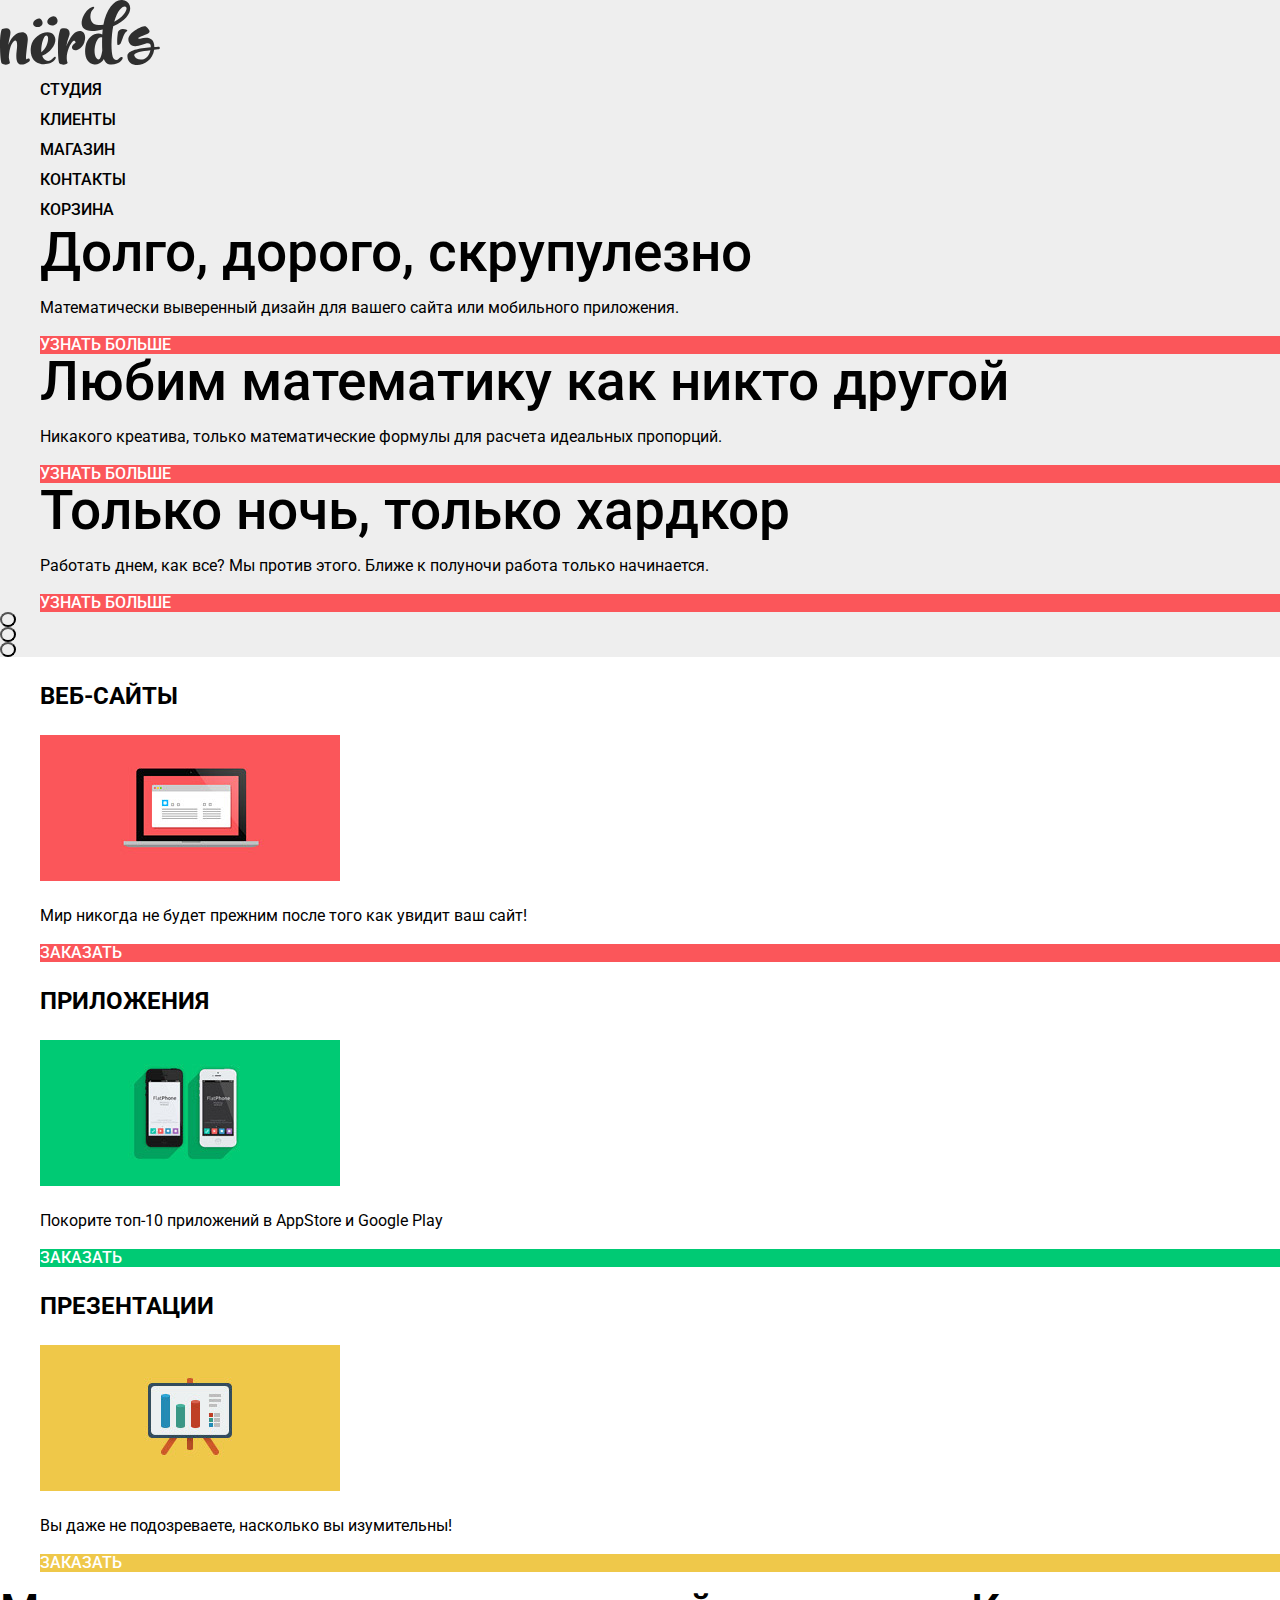
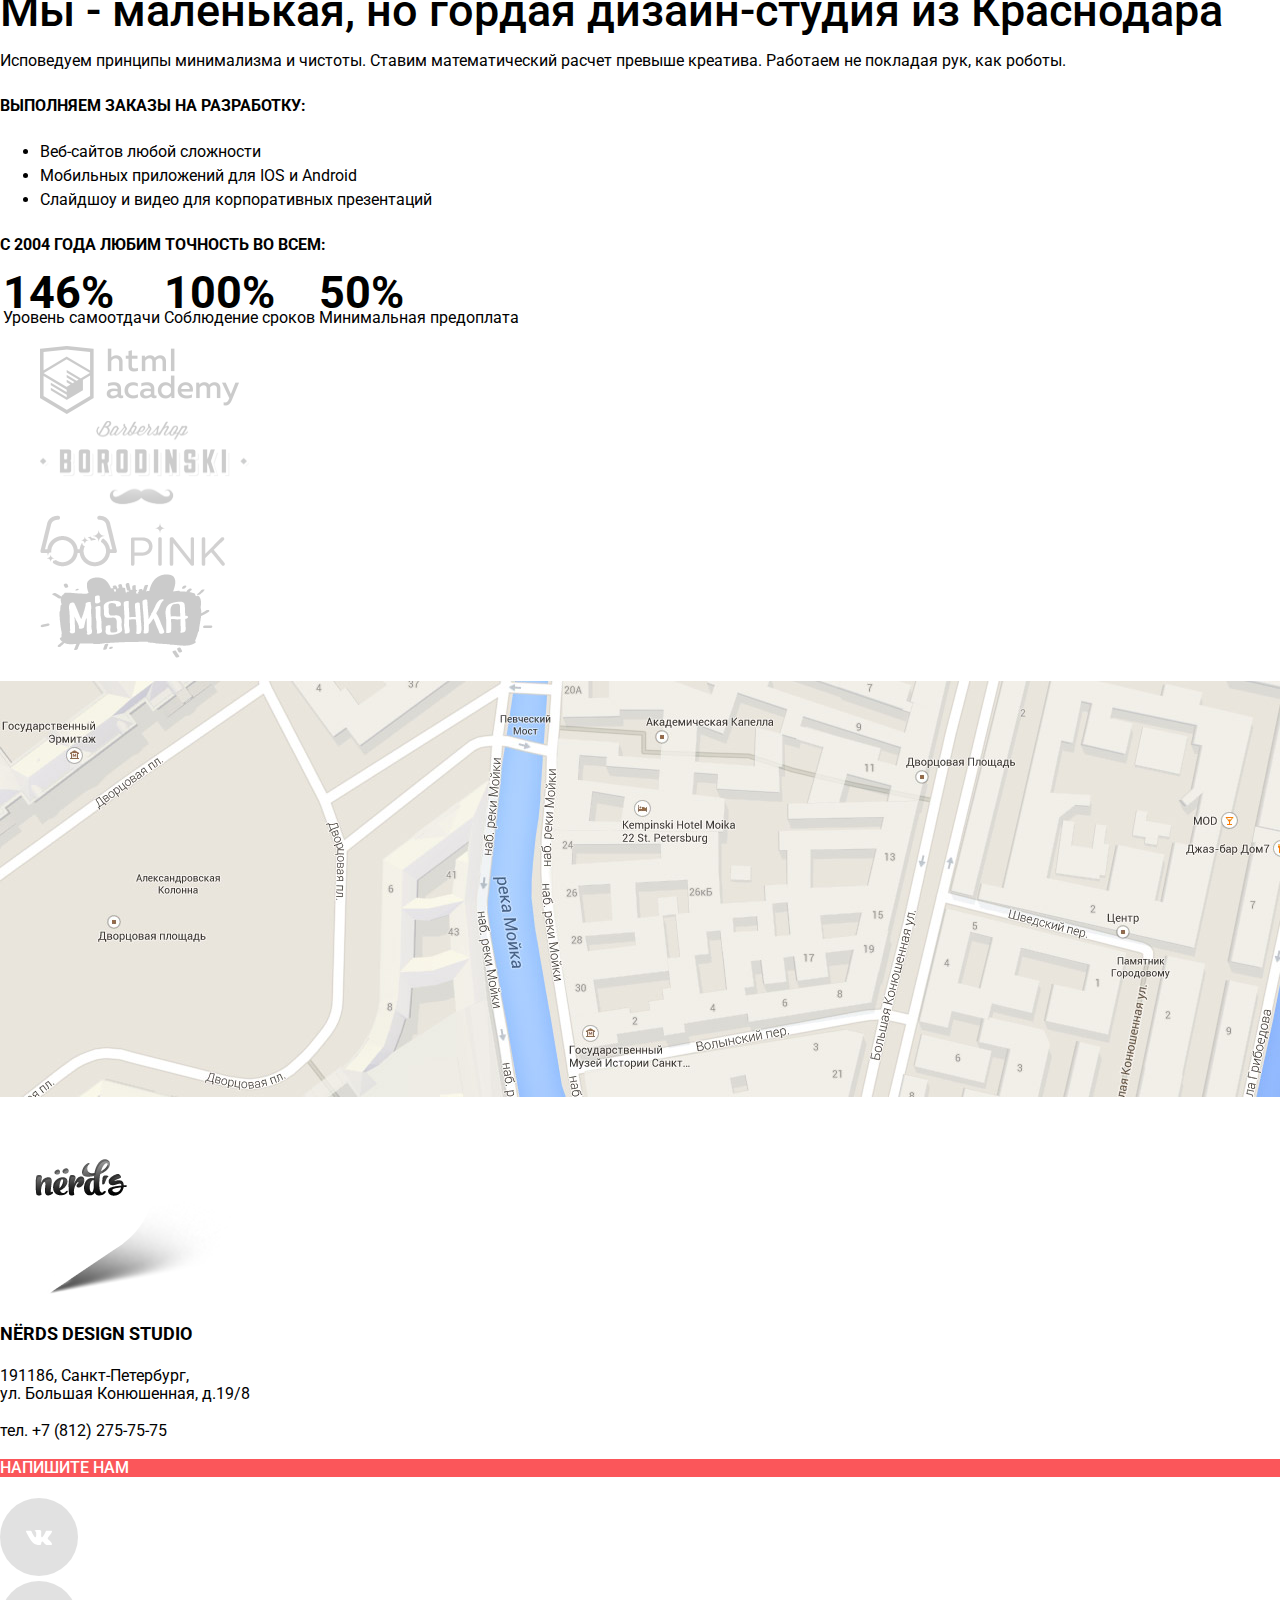
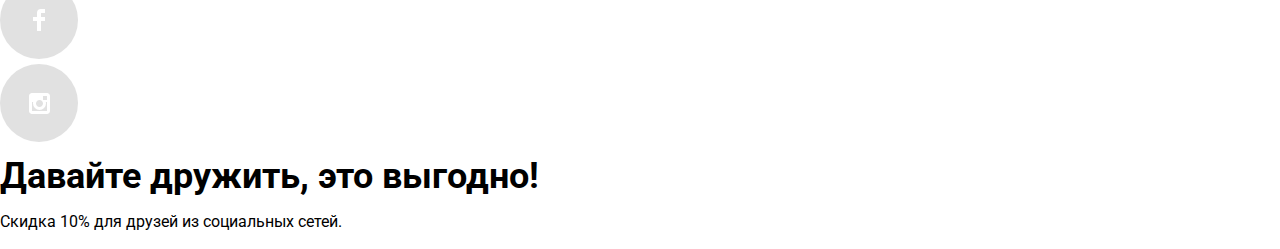
==== commit 03991bb8: "Базовая стилизация v3" ====
--- a/index.html
+++ b/index.html
@@ -11,7 +11,7 @@
   <body>
 	<header class="page-header index-page-header">
 	  <nav class="main-navigation">
-	    <a class="header-logo"><img src="img/nerds-logo.png" alt="Дизайн-студия Nerds" height="65" width="160"></a>
+	    <a class="header-logo"><img src="img/nerds-logo.svg" alt="Дизайн-студия Nerds" height="65" width="160"></a>
 	    <ul class="site-navigation">
 		  <li class="site-nav-item nav-item-active"><a title="Студия">Студия</a></li>
 		  <li class="site-nav-item"><a href="#" title="Клиенты">Клиенты</a></li>
--- a/css/style.css
+++ b/css/style.css
@@ -51,13 +51,18 @@
 	background-color: #eeeeee;
 }
 
-nav.main-navigation a.header-logo {
-	opacity: 2;
-}
-
-nav.main-navigation a.header-logo:hover  {
+.header-logo {
 	opacity: 1;
 } 
+
+.header-logo:hover,
+.header-logo:focus {
+	opacity: 0.8;
+} 
+
+.header-logo:active {
+	opacity: 0.3;
+}
 
 .site-navigation,
 .user-navigation {
@@ -133,8 +138,8 @@
 .slider-switch {
 	display: block;
 	border-radius: 50%;
-	width: 50px;
-;
+	width: 10px;
+	height: 15px;
 }
 
 .services-list {
@@ -156,7 +161,8 @@
 	background-color: #fb565a;
 }
 
-li.services-item a.order-btn-1:hover {
+li.services-item a.order-btn-1:hover, 
+ li.services-item a.order-btn-1:focus {
 	background-color: #e74246;
 }
 
@@ -169,7 +175,8 @@
 	background-color: #00ca74;
 }
 
-li.services-item a.order-btn-2:hover {
+li.services-item a.order-btn-2:hover, 
+li.services-item a.order-btn-2:focus {
 	background-color: #00bc6c;
 }
 
@@ -182,7 +189,8 @@
 	background-color: #efc84a;
 }
 
-li.services-item a.order-btn-3:hover {
+li.services-item a.order-btn-3:hover, 
+ li.services-item a.order-btn-3:focus {
 	background-color: #eab534;
 }
 
@@ -225,6 +233,19 @@
 	list-style: none;
 }
 
+.client-logo a img {
+	opacity: 0.2;
+}
+
+.client-logo a img:hover,
+.client-logo a img:focus {
+	opacity: 1;
+}
+
+.client-logo a img:active {
+	opacity: 0.1;
+}
+
 .contacts-name {
 	font-size: 18px;
 	line-height: 30px;
@@ -248,7 +269,8 @@
 	background-color: #fb565a;
 }
 
-div.contacts a.email-btn:hover {
+div.contacts a.email-btn:hover, 
+div.contacts a.email-btn:focus {
 	background-color: #e74246;
 }
 
@@ -259,17 +281,45 @@
 
 .social-list {
 	list-style: none;
+	padding: 0;
+}
+
+li a.social-btn {
+	display: inline-block;
+	height: 78px;
+	width: 78px;
+	font-size: 0;
+	background-color: #e1e1e1;
+	background-position: 50% 50%;
+	border-radius: 50%;
 }
 
 
 .social-btn-vk {
-	font-size: ;
-	background-size: ;
-	background-color: ;
-	background-image: url("");
+	background-image: url("../img/vk-icon.svg");
 	background-repeat: no-repeat;
 	
 }
+
+.social-btn-fb {
+	background-image: url("../img/fb-icon.svg");
+	background-repeat: no-repeat;
+}
+
+.social-btn-inst {
+	background-image: url("../img/insta-icon.svg");
+	background-repeat: no-repeat;
+}
+
+.social-btn:hover {
+	background-color: #e74246;
+}
+
+.social-btn:active {
+	background-color: #d7373b;	
+}
+
+
 
 .social-promo {
 	font-size: 36px;
@@ -291,6 +341,8 @@
 
 .filter-list {
 	list-style: none;
+	padding: 0;
+	margin: 0;
 }
 
 .filter-label {
@@ -298,21 +350,77 @@
 	
 }
 
-input[type=radio]+label::before {
-	background-image: url("img/checkbox-off.svg");
-	background-repeat: no-repeat;
-	opacity: 5;
-	position: absolute;
+.filter-range-field {
+	position: relative;
+	display: block;
+	width: 260px;
+	height: 80px;
+	background-color: #eeeeee;
+}
+
+.range-slider-btn {
+}
+
+.range-slider-scale {
+	
+}
+
+
+.filter-input-field {
+	position:relative;
+	padding-left: 30px;
+}
+							
+input[type="radio"]+label::before { 
+	background-image: url(../img/radio-off.svg); 
+	background-size: 25px 25px;
+	opacity: 0.5;	
+} 
+
+input[type="radio"]:checked+label::before { 
+	background-image: url(../img/radio-on.svg); 
+	background-size: 25px 25px;
+	opacity: 0.5;	
+} 
+
+input[type="radio"]+label::before,
+input[type="checkbox"]+label::before { 
+	position: absolute; 
 	top: 0; 
-	left: 0;
-	width: 26px;
-	height: 26px;
-	margin: 0;
-	content: "";
-}
-
-input.filter-checkbox {
-	
+	width: 26px; 
+	margin: 0; 
+	background-repeat: no-repeat; 
+	height: 26px; 
+	left: 0; 
+	content: ""; 
+}
+
+input[type="radio"]:hover+label::before { 
+	opacity: 1;	
+} 
+
+input[type="radio"]:disabled+label::before { 
+	opacity: 0.3;	
+} 
+
+input[type="checkbox"]+label::before { 
+	background-image: url(../img/checkbox-off.svg); 
+	background-size: 25px 25px;
+	opacity: 0.5;	
+}
+
+input[type="checkbox"]:checked+label::before { 
+	background-image: url(../img/checkbox-on.svg); 
+	background-size: 25px 25px;
+	opacity: 0.5;	
+}
+
+input[type="checkbox"]:hover+label::before { 
+	opacity: 1;	
+}
+
+input[type="checkbox"]:disabled+label::before { 
+	opacity: 1;	
 }
 
  div.filter-button a.filter-btn {
@@ -320,7 +428,8 @@
 	background-color: #eeeeee;
 }
 
-div.filter-button a.filter-btn:hover {
+div.filter-button a.filter-btn:hover, 
+div.filter-button a.filter-btn:focus {
 	background-color: #dfdfdf;
 }
 
@@ -336,7 +445,8 @@
 	color: rgba(0, 0, 0, 0.3);
 }
 
-li.sorting-option a.sorting-link:hover {
+li.sorting-option a.sorting-link:hover, 
+li.sorting-option a.sorting-link:focus {
 	color: rgba(0, 0, 0, 0.6);
 }
 
@@ -345,7 +455,12 @@
 }
 
 .sorting-link.sorting-indicator {
-	font-size: ;
+	font-size: 0;
+	height: 11px;
+	width: 12px;
+	background-color: red;
+	background-image: url(../img/icon-up-dir.png);
+	background-repeat: no-repeat;
 }
 
 .catalog-list {
@@ -368,7 +483,8 @@
 	background-color: #fb565a;
 }
 
-div.item-card a.purchase-btn:hover {
+div.item-card a.purchase-btn:hover,
+div.item-card a.purchase-btn:focus {
 	background-color: #e74246;
 }
 
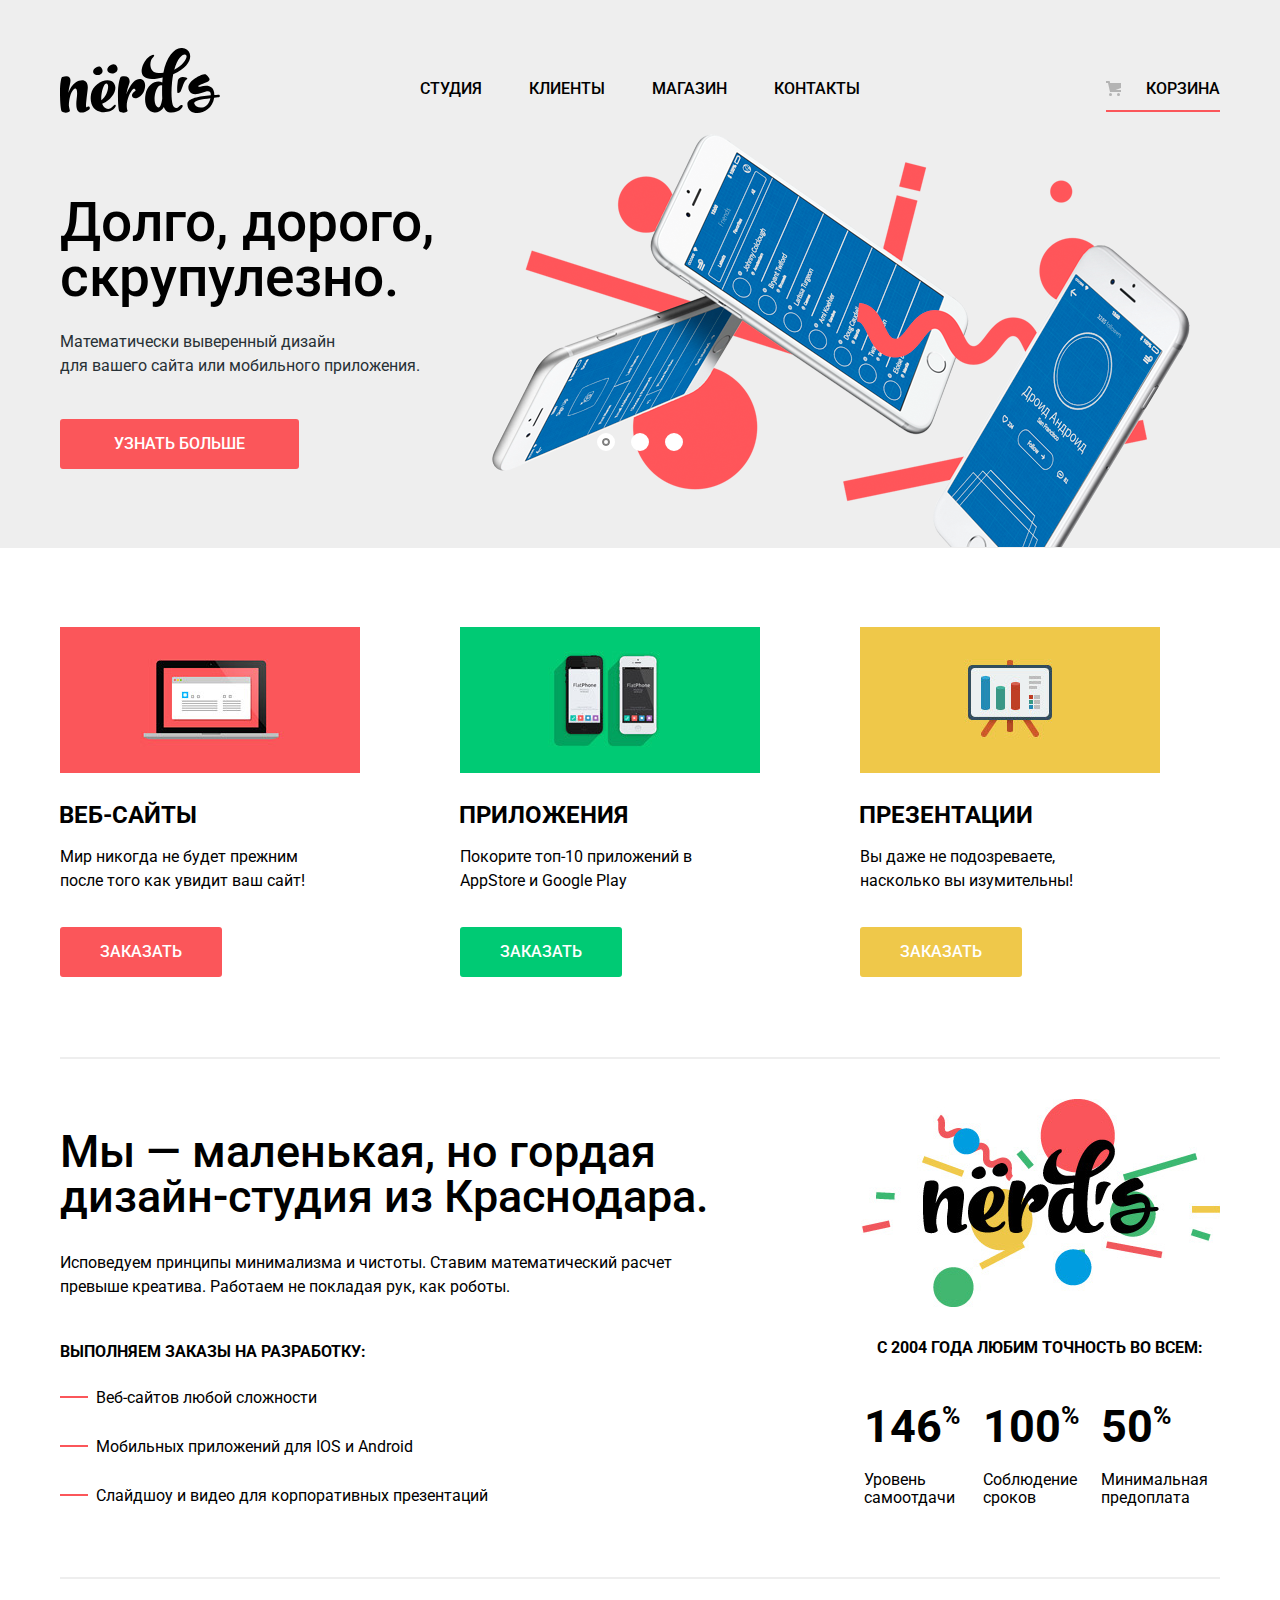
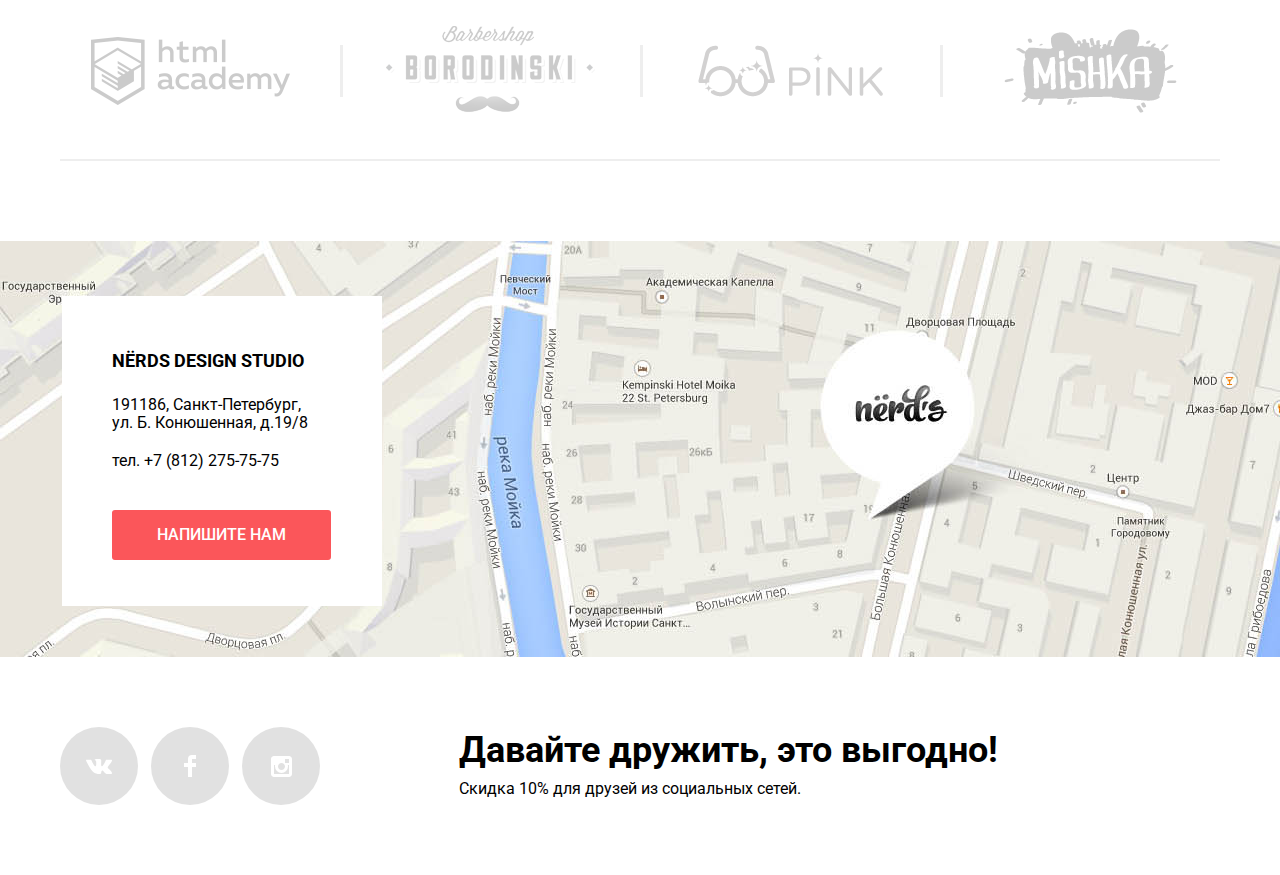
==== commit 528b189b: "Нёрдс - верстка" ====
--- a/index.html
+++ b/index.html
@@ -9,141 +9,206 @@
   </head>
   
   <body>
-	<header class="page-header index-page-header">
-	  <nav class="main-navigation">
-	    <a class="header-logo"><img src="img/nerds-logo.svg" alt="Дизайн-студия Nerds" height="65" width="160"></a>
-	    <ul class="site-navigation">
-		  <li class="site-nav-item nav-item-active"><a title="Студия">Студия</a></li>
-		  <li class="site-nav-item"><a href="#" title="Клиенты">Клиенты</a></li>
-		  <li class="site-nav-item"><a href="catalog.html" title="Магазин">Магазин</a></li>
-		  <li class="site-nav-item"><a href="#" title="Контакты">Контакты</a></li>
-		</ul>
-		<ul class="user-navigation">
-		  <li class="user-nav-item"><a class="cart-btn" href="#">Корзина</a></li>
-		</ul>
-	  </nav>
+	<header class="page-header">
+	  <div class="container">
+	    <nav class="main-navigation">
+	      <a class="header-logo"><img src="img/nerds-logo.svg" alt="Дизайн-студия Nerds" height="65" width="160"></a>
+	      <ul class="site-navigation">
+		    <li class="site-nav-item"><a href="#" title="Студия">Студия</a></li>
+		    <li class="site-nav-item"><a href="#" title="Клиенты">Клиенты</a></li>
+		    <li class="site-nav-item"><a href="catalog.html" title="Магазин">Магазин</a></li>
+		    <li class="site-nav-item"><a href="#" title="Контакты">Контакты</a></li>
+		  </ul>
+		  <ul class="user-navigation">
+		    <li class="user-nav-item user-nav-item-current"><a class="cart-item" href="#">Корзина</a></li>
+		  </ul>
+	    </nav>
+	  </div>
 	</header>
 	
     <main>
-	  <h1 class="visually-hidden">Дизайн-студия Nerds</h1>
-	
-	  <section class="slider-wrapper">
-	    <h2 class="visually-hidden">Преимущества дизайн-студии Nerds</h2>
-	    <ul class="slider-list">
-	      <li class="slider slider-1">
-	        <div class="slider-image"></div>
-			<b class="slider-slogan">Долго, дорого, скрупулезно</b>
-		    <p class="slider-description">Математически выверенный дизайн для вашего сайта или мобильного приложения.</p>
-		    <a class="btn slider-btn" href="#" title="Узнать больше">Узнать больше</a>
-	      </li>
-	      <li class="slider slider-2">
-		    <div class="slider-image"></div>
-	        <b class="slider-slogan">Любим математику как никто другой</b>
-		    <p class="slider-description">Никакого креатива, только математические формулы для расчета идеальных пропорций.</p>
-		    <a class="btn slider-btn" href="#" title="Узнать больше">Узнать больше</a>
-	      </li>
-	      <li class="slider slider-3">
-		    <div class="slider-image"></div>
-	        <b class="slider-slogan">Только ночь, только хардкор</b>
-		    <p class="slider-description">Работать днем, как все? Мы против этого. Ближе к полуночи работа только начинается.</p>
-		    <a class="btn slider-btn" href="#" title="Узнать больше">Узнать больше</a>
-	      </li>
-	    </ul>
-	    <div class="slider-switches">  
-		  <button type="button" class="slider-switch" id="slider-switch-1" value="slider-1"></button>
-		  <button type="button" class="slider-switch" id="slider-switch-2" value="slider-2"></button>
-		  <button type="button" class="slider-switch" id="slider-switch-3" value="slider-3"></button>  
+	  <section class="features">
+        <div class="container">
+          <h2 class="visually-hidden">Преимущества дизайн-студии nerds</h2>
+          <div class="slider">
+            <input type="radio" id="btn-1" name="toggle" checked>
+            <input type="radio" id="btn-2" name="toggle">
+            <input type="radio" id="btn-3" name="toggle">
+            <div class="slider-controls">
+              <label class="current" for="btn-1"></label>
+              <label for="btn-2"></label>
+              <label for="btn-3"></label>
+            </div>
+            <div class="slides">
+              <div class="slide">
+                <div class="slide-text-1">
+                  <div class="slide-title-1">Долго, дорого, скрупулезно.</div>
+                  <p>Математически выверенный дизайн<br>
+                     для вашего сайта или мобильного приложения.</p>
+                  <a class="btn features-btn" href="#">Узнать больше</a>
+                </div>
+              </div>
+              <div class="slide">
+                <div class="slide-text-2">
+                  <div class="slide-title-2">Любим математику<br>
+                                             как никто другой</div>
+                  <p> Никакого креатива, только математические формулы<br>
+                      для расчета идеальных пропорций.</p>
+                  <a class="btn features-btn" href="#">Узнать больше</a>
+                </div>
+              </div>
+              <div class="slide">
+                <div class="slide-text-3">
+                  <div class="slide-title-3">Только ночь,<br>
+                                             только хардкор</div>
+                  <p>Работать днем, как все? Мы против этого.<br>
+                     Ближе к полуночи работа только начинается.</p>
+                  <a class="btn features-btn" href="#">Узнать больше</a>
+                </div>
+              </div>
+            </div>
+          </div>
+        </div>
+      </section>
+		
+	 <section class="services-wrapper">
+	     <div class="container">
+		  <h2 class="visually-hidden">Продукты дизайн-студии Nerds</h2>
+	        <ul class="services-list">
+	          <li class="services-item">
+	            <img src="img/illustration-1.jpg" alt="Веб-сайты" width="300" height="146">
+				<h3 class="services-title">Веб-сайты</h3>
+		          <p>Мир никогда не будет прежним после того как увидит ваш сайт!</p>
+		          <a class="btn order-btn-1" href="#" title="Заказать">Заказать</a>
+	          </li>
+	          <li class="services-item">
+	            <img src="img/illustration-2.jpg" alt="Приложения" width="300" height="146">
+				<h3 class="services-title">Приложения</h3>  
+		          <p>Покорите топ-10 приложений в AppStore и Google Play</p>
+				  <a class="btn order-btn-2" href="#" title="Заказать">Заказать</a>
+	          </li>
+	          <li class="services-item">
+	            <img src="img/illustration-3.jpg" alt="Презентации" width="300" height="146">
+				<h3 class="services-title">Презентации</h3>
+	              <p>Вы даже не подозреваете, насколько вы изумительны!</p>
+				  <a class="btn order-btn-3" href="#" title="Заказать">Заказать</a>
+			  </li>
+			</ul>
+		  </div>
+	  </section>
+	
+	  <section class="company-description-wrapper">
+	    <div class="container">
+		  <h2 class="visually-hidden">Факты о дизайн-студии Nerds</h2> 
+	      <div class="company-description">  
+			<div class="description-section-1">
+	          <b class="description-title">Мы &mdash; маленькая, но гордая дизайн-студия из Краснодара.</b>
+			  <p>Исповедуем принципы минимализма и чистоты. Ставим математический расчет превыше креатива. Работаем не покладая рук, как роботы.</p>
+			  <h4 class="products-title">Выполняем заказы на разработку:</h4>
+	            <ul class="products-list">
+		          <li class="product-item">Веб-сайтов любой сложности</li>
+		          <li class="product-item">Мобильных приложений для IOS и Android</li>
+		          <li class="product-item">Слайдшоу и видео для корпоративных презентаций</li>
+		        </ul>
+	        </div>
+            <div class="description-section-2">
+	          <h4 class="achievements-title">С 2004 года любим точность во всем:</h4>
+		        <table>
+		          <tr>
+			        <td class="achievements-amount">146<span>%</span></td>
+			        <td class="achievements-amount">100<span>%</span></td>
+			        <td class="achievements-amount">50<span>%</span></td>
+			      </tr>
+			      <tr>
+			        <td class="achievements-description">Уровень самоотдачи</td>
+			        <td class="achievements-description">Соблюдение сроков</td>
+			        <td class="achievements-description">Минимальная предоплата</td>
+			      </tr>
+		        </table>
+	        </div>
+		  </div>
+		</div>  
+	  </section>
+	   
+	  <section class="partners-wrapper">
+	    <h2 class="visually-hidden">Партнеры дизайн-студии Nerds</h2>
+	    <div class="partners-container">
+	      <div class="partners-item">
+            <a href="https://htmlacademy.ru/intensive/htmlcss" title="HTMLAcademy - партнер дизайн-студии Nёrds">
+		      <img class="partners-logo" src="img/logo-1.png" width="199"  height="68" alt="Логотип компании HTMLAcademy - партнера дизайн-студии Nёrds">
+		    </a>
+          </div>
+          <div class="partners-item">
+            <a href="#" title="Barbershop Borodinski - партнер дизайн-студии Nёrds">
+              <img class="partners-logo" src="img/logo-2.png" width="209"  height="90" alt="Логотип компании Barbershop Borodinski - партнера дизайн-студии Nёrds">
+            </a>
+          </div>
+          <div class="partners-item">
+            <a href="#" title="Pink - партнер дизайн-студии Nёrds">
+              <img class="partners-logo" src="img/logo-3.png" width="185"  height="52" alt="Логотип компании Pink - партнера дизайн-студии Nёrds">
+            </a>
+          </div>
+		  <div class="partners-item">
+            <a href="#" title="Mishka - партнер дизайн-студии Nёrds">
+              <img class="partners-logo" src="img/logo-4.png" width="173"  height="84" alt="Логотип компании Mishka - партнера дизайн-студии Nёrds">
+            </a>
+	      </div>  
 	    </div>
 	  </section>
-		
-	  <section class="services-wrapper">
-	    <h2 class="visually-hidden">Продукты дизайн-студии Nerds</h2>
-	    <ul class="services-list">
-	      <li class="services-item">
-	        <h3 class="services-title">Веб-сайты</h3>
-		      <img src="img/illustration-1.jpg" alt="Веб-сайты" width="300" height="146">
-		      <p>Мир никогда не будет прежним после того как увидит ваш сайт!</p>
-		    <a class="btn order-btn-1" href="#" title="Заказать">Заказать</a>
-	      </li>
-	      <li class="services-item">
-	        <h3 class="services-title">Приложения</h3>
-		      <img src="img/illustration-2.jpg" alt="Приложения" width="300" height="146">
-		      <p>Покорите топ-10 приложений в AppStore и Google Play</p>
-		    <a class="btn order-btn-2" href="#" title="Заказать">Заказать</a>
-	      </li>
-	      <li class="services-item">
-	        <h3 class="services-title">Презентации</h3>
-		      <img src="img/illustration-3.jpg" alt="Презентации" width="300" height="146">
-	          <p>Вы даже не подозреваете, насколько вы изумительны!</p>
-		    <a class="btn order-btn-3" href="#" title="Заказать">Заказать</a>
-	      </li>
-	    </ul>
-	  </section>
-	
-	  <section class="company-description-wrapper">
-	    <h2 class="visually-hidden">Факты о дизайн-студии Nerds</h2>
-	    <b class="description-title">Мы - маленькая, но гордая дизайн-студия из Краснодара</b>
-	      <p>Исповедуем принципы минимализма и чистоты. Ставим математический расчет превыше креатива. Работаем не покладая рук, как роботы.</p>  
-	    <div class="description-section">
-	      <h4 class="products-title">Выполняем заказы на разработку:</h4>
-	        <ul>
-		      <li class="product-item">Веб-сайтов любой сложности</li>
-		      <li class="product-item">Мобильных приложений для IOS и Android</li>
-		      <li class="product-item">Слайдшоу и видео для корпоративных презентаций</li>
-		    </ul>
+	
+	  <section class="map-wrapper">
+	    <h2 class="visually-hidden">Как найти дизайн-студию Nerds</h2>
+	    <img class="img-map visually-hidden" src="img/write_us_s.jpg" alt="Карта с местонахождением дизайн-студии Nёrds" width="1440" height="416">
+		<div class="contacts-container">
+		  <div class="contacts">
+	        <p class="contacts-name">Nёrds Design Studio</p>
+	        <p class="contacts-address">191186, Санкт-Петербург,<br>
+		    ул. Б. Конюшенная, д.19/8</p>
+		    <a class="contacts-phone" href="tel:+78122757575" title="Позвоните нам: +7 (812) 275-75-75">тел. +7 (812) 275-75-75</a>
+		    <a class="btn email-btn" href="modal.html" target="_blank" title="Напишите нам">Напишите нам</a>
+	      </div>
 	    </div>
-        <div class="description-section">
-	      <h4 class="achievements-title">С 2004 года любим точность во всем:</h4>
-		    <table>
-		      <tr>
-			    <td class="achievements-amount">146%</td>
-			    <td class="achievements-amount">100%</td>
-			    <td class="achievements-amount">50%</td>
-			  </tr>
-			  <tr>
-			    <td class="achievements-description">Уровень самоотдачи</td>
-			    <td class="achievements-description">Соблюдение сроков</td>
-			    <td class="achievements-description">Минимальная предоплата</td>
-			  </tr>
-		    </table>
+	  </section>
+	</main>
+	
+	<footer>
+	  <div class="container">
+	    <div class="social">
+		  <ul class="social-list">
+		    <li class="social-item"><a class="social-btn social-btn-vk" href="#">Вконтакте</a></li>
+		    <li class="social-item"><a class="social-btn social-btn-fb" href="#">Facebook</a></li>
+            <li class="social-item"><a class="social-btn social-btn-inst" href="#">Instagram</a></li>
+	      </ul>
+	      <div class="social-promo">
+		    <b class="social-slogan">Давайте дружить, это выгодно!</b>
+	        <p class="social-offer">Скидка 10% для друзей из социальных сетей.</p>
+	      </div>
 	    </div>
-        <div class="company-clients">
-	      <ul class="clients-list">
-		    <li class="client-logo"><a href="https://htmlacademy.ru/intensive/htmlcss"><img src="img/logo-1.png" alt="Htmlacademy" width="199" height="68"></a></li>
-		    <li class="client-logo"><a href="#"><img src="img/logo-2.png" alt="Borodinski" width="209" height="87"></a></li>
-		    <li class="client-logo"><a href="#"><img src="img/logo-3.png" alt="Pink" width="185" height="52"></a></li>
-		    <li class="client-logo"><a href="#"><img src="img/logo-4.png" alt="Mishka" width="173" height="84"></a></li>
-	      </ul>
-        </div>	  
-	  </section>
-	
-	  <section class="map-contacts-wrapper">
-	    <h2 class="visually-hidden">Как найти дизайн-студию Nerds</h2>
-	    <div class="map">
-	      <a class="map-link" href="#"><img src="img/map.jpg" alt="Карта с местонахождением дизайн-студии Nerds" width="1440" height="416"></a>
-	    </div>
-	    <div class="map-marker">
-		  <img src="img/map-marker.png" width="231" height="190">
+	  </div>
+	</footer>
+	
+	<div class="modal-window-index">
+	  <section class="modal-window">
+	    <h2 class="modal-title">Напишите нам</h2>
+	    <button class="modal-close" type="button" value="close-modal-window">Закрыть окно</button>
+	    <div class="modal-input-area">		
+		  <div class="modal-input-halfwidth">
+	        <label for="name-field" class="modal-label">Ваше имя:</label>
+	        <input type="text" class="modal-input" name="name" id="name-field" placeholder="Представьтесь, пожалуйста">
+	      </div>
+	      <div class="modal-input-halfwidth">
+	        <label for="email-field" class="modal-label">Ваш e-mail:</label>
+	        <input type="email" class="modal-input" name="email" id="email-field" placeholder="Для отправки ответа">
+	      </div>
+	      <div class="modal-input-fullwidth">
+		    <label for="message-field" class="modal-label">Текст письма:</label>
+	        <textarea class="modal-textarea" name="message" id="message-field" rows="4" placeholder="В свободной форме"></textarea><br>
+	      </div>
+		  <div class="modal-input-fullwidth">
+		    <input class="btn submit-btn" type="submit" value="Отправить">
+		  </div>
 		</div>
-	    <div class="contacts">
-	      <p class="contacts-name">Nёrds Design Studio<p>
-		  <p class="contacts-address">191186, Санкт-Петербург,<br>
-		  ул. Большая Конюшенная, д.19/8</p>
-		  <a class="contacts-phone" href="tel:+78122757575" title="Позвоните нам: +7 (812) 275-75-75">тел. +7 (812) 275-75-75</p>
-		  <a class="btn email-btn" href="modal.html" target="_blank" title="Напишите нам">Напишите нам</a>
-	    </div>
-	  </section>
-	</main>
-	
-	<footer>
-	  <ul class="social-list">
-		<li><a class="social-btn social-btn-vk" href="#">Вконтакте</a></li>
-		<li><a class="social-btn social-btn-fb" href="#">Facebook</a></li>
-        <li><a class="social-btn social-btn-inst" href="#">Instagram</a></li>
-	  </ul>
-	  <b class="social-promo">Давайте дружить, это выгодно!</b>
-	  <p class="social-offer">Скидка 10% для друзей из социальных сетей.</p>
-	</footer>
-
+	  </section>
+	</div>
   </body>
 </html>
--- a/css/style.css
+++ b/css/style.css
@@ -1,3 +1,11 @@
+*, *::before, *::after {
+	box-sizing: inherit;
+}
+
+html {
+	box-sizing: border-box;
+}
+
 body {
 	margin: 0;
 	padding: 0;
@@ -13,42 +21,53 @@
 	text-decoration: none;
 }
 
+img {
+	max-width: 100%;
+	height: auto;
+}
+
 .btn {
-	display: block;
+	display: inline-block;
+	vertical-align: middle;
 	line-height: 18px;
 	font-weight: 500;
 	text-transform: uppercase;
 	color: #ffffff;
 }
 
-.h1 {
-	font-size: 55px;
-	line-height: 55px;
-	font-weight: 500;
-}
-
-.visually-hidden {
-	position: absolute;
-	overflow: hidden;
-	clip: rect(0 0 0 0);
+.visually-hidden:not(:focus):not(:active),
+input[type="checkbox"].visually-hidden,
+input[type="radio"].visually-hidden {
+	position: absolute;
 	height: 1px;
 	width: 1px;
 	margin: -1px;
 	padding: 0;
 	margin: 0;
+	whitespace: nowrap;
+	overflow: hidden;
+	clip: rect(0 0 0 0);
+	clip-path: inset(100%);	
+}
+
+
+.container {
+	padding-left: 20px;
+	padding-right: 20px;
+	margin: 0 auto;
+	width: 1200px;
 }
 
 .page-header {
-    font-size: 16px;
-	line-height: 30px;
-	font-weight: 500;
-	text-transform: uppercase;
-	background-color: #ffffff;
-	
-}
-
-.index-page-header {
+	padding-top: 48px;
 	background-color: #eeeeee;
+}
+
+.main-navigation {
+	display: flex;
+	flex-direction: row;
+	justify-content: space-between;	
+	align-content: center;
 }
 
 .header-logo {
@@ -64,86 +83,334 @@
 	opacity: 0.3;
 }
 
-.site-navigation,
+.site-navigation {
+	display: flex;
+	flex-direction: row;
+	flex-wrap: wrap;
+	width: 440px;
+	justify-content: center;
+	list-style: none;
+	margin: 0;
+	padding: 0; 
+	justify-content: space-between; 
+}
+
 .user-navigation {
+	display: flex;
+	flex-direction: row;
+	flex-wrap: wrap;
+	width: 160px;
+	justify-content: flex-end;
 	list-style: none;
 	margin: 0;
-}
-
-li.site-nav-item a,
-li.user-nav-item a {
+	padding: 0;
+}
+
+.site-nav-item a,
+.user-nav-item a {
+	display: block;
 	color: #000000;
-}
-
-li.site-nav-item a:hover, 
-li.site-nav-item a:focus,
-li.user-nav-item a:hover, 
-li.user-nav-item a:focus {
+	font-size: 16px;
+	line-height: 30px;
+	font-weight: 500;
+	text-transform: uppercase;
+	padding-top: 26px;
+	padding-bottom: 8px;
+}
+
+.user-nav-item a:last-child {
+	padding-right: 0;
+}
+
+.site-nav-item a:hover, 
+.site-nav-item a:focus,
+.user-nav-item a:hover, 
+.user-nav-item a:focus {
 	color: #fb565a;
 }
 
-li.site-nav-item a:active,
-li.user-nav-item a:active {
+.site-nav-item a:active,
+.user-nav-item a:active {
 	color: rgba(0, 0, 0, 0.3);
 }
 
-li.site-nav-item a.nav-item-active,
-li.user-nav-item a.nav-item-active {
+.nav-item-current a {
 	color: #000000;
-}
-
-.slider-wrapper {
-	background-color: #eeeeee;
-}
-
-.slider-list {
-	list-style: none;
-	margin: 0;
-}
-
-.slider-slogan {
+	position: relative;
+}
+
+.nav-item-current a::after {
+	position: absolute;
+	content: "";
+	display: block;
+	background-color: #fb565a;
+	height: 2px;
+	bottom: 1px;
+	left: 0;
+	right: 0;
+}
+
+.user-nav-item .cart-item {
+	padding-left: 50px;
+	position: relative;
+}
+
+.cart-item::before {
+	position: absolute;
+	top: 33px;
+	left: 10px;
+	content: "";
+	background-image: url(../img/cart-icon.svg);
+	background-repeat: no-repeat;
+	width: 15px;
+	height: 15px;
+	opacity: 0.8;
+}
+
+.user-nav-item-current a {
+	color: #000000;
+	position: relative;
+}
+
+.user-nav-item-current a::after {
+	position: absolute;
+	content: "";
+	display: block;
+	background-color: #fb565a;
+	height: 2px;
+	bottom: 0px;
+	left: 10px;
+	right: 0;
+}
+
+.features {																		
+  background-color: #eeeeee;
+  margin-bottom: 79px;
+}
+
+.slider {
+    position: relative;
+    padding-left: 20px;
+    padding-right: 20px;
+    height: 428px;
+    background-color: #eeeeee;
+}
+
+.slider input[type=radio] {
+    position: absolute;
+    opacity: 0;
+}
+
+.slider-controls {
+	position: absolute;
+	bottom: 93px;
+	left: 50%;
+	width: 200px;
+	height: 22px;
+	margin-left: -100px;
+	text-align: center;
+	z-index: 1000;
+}
+
+.slider-controls label {
+	display: inline-block;
+	margin-top: 0;
+	margin-bottom: 0;
+	background-color: #ffffff;
+	border: 5px solid #ffffff;
+	vertical-align: top;
+	border-radius: 50%;
+	cursor: pointer;
+	width: 18px;
+	height: 18px;
+	margin-right: 6px;
+	margin-left: 6px;
+}
+
+.slider-controls .current {
+	box-shadow: 0 0 0 2px grey inset;
+}
+
+.slide {
+	position: absolute;
+	top: 0;
+	left: 0;
+	width: 100%;
+	height: 100%;
+	overflow: hidden;
+}
+
+.slide-text-1 {
+	width: 380px;
+	padding-top: 75px;
+	padding-bottom: 75px;
+	padding-right: 0;
+	padding-left: 0;
+	color: #283136;
+}
+
+.slide-title-1 {
+	font-size: 55px;
+	line-height: 55px;
+	font-weight: 500; 
+	color: #000000;
+	margin: 0;
+	padding: 0;
+	margin-bottom: 25px;
+}
+
+.slide-text-1 p {
+    font-size: 16px;
+    line-height: 24px;
+	margin: 0;
+	padding: 0;
+	margin-bottom: 41px;
+}
+
+.slide-text-2 {
+	width: 560px;
+	padding-top: 75px;
+    padding-bottom: 75px;
+	padding-right: 0;
+	padding-left: 0;
+	color: #283136;
+}
+
+.slide-title-2 {
 	font-size: 55px;
 	line-height: 55px;
 	font-weight: 500;
-	
-}
-
-.slider-description {
-	
-}
-
-li.slider-1 a.slider-btn,
-li.slider-2 a.slider-btn,
-li.slider-3 a.slider-btn
- {
+	color: #000000;
+	margin: 0;
+	padding: 0;
+	margin-bottom: 25px;
+}
+
+.slide-text-2 p {
+    font-size: 16px;
+	line-height: 24px;
+	margin: 0;
+	padding: 0;
+	margin-bottom: 41px;
+}
+
+.slide-text-3 {
+	width: 430px;
+	padding-top: 75px;
+	padding-bottom: 75px;
+	padding-right: 0;
+	padding-left: 0;
+	color: #283136;
+}
+
+.slide-title-3 {
+	font-size: 55px;
+	line-height: 55px;
+	font-weight: 500;
+	color: #000000;
+	margin: 0;
+	padding: 0;
+	margin-bottom: 25px;
+}
+
+.slide-text-3 p {
+	font-size: 16px;
+	line-height: 24px;
+	margin: 0;
+	padding: 0;
+	margin-bottom: 41px;
+}
+
+.features-btn {
+	display: inline-block;
+	vertical-align: middle;
+	text-align: center;
+	padding-top: 13px;
+	padding-bottom: 13px;
+	padding-right: 51px;
+	padding-left: 51px;
 	background-color: #fb565a;
-}
-
-li.slider-1 a.slider-btn:hover,
-li.slider-1 a.slider-btn:focus,
-li.slider-2 a.slider-btn:hover,
-li.slider-2 a.slider-btn:focus,
-li.slider-3 a.slider-btn:hover,
-li.slider-3 a.slider-btn:focus {
+	border: 3px solid #fb565a;
+	border-radius: 3px;
+}
+
+.features-btn:hover {
 	background-color: #e74246;
-}
-
-li.slider-1 a.slider-btn:active,
-li.slider-2 a.slider-btn:active,
-li.slider-3 a.slider-btn:active {
-	color: rgba(255, 255, 255, 0.3);
+	border: 3px solid #e74246;
+}
+
+.features-btn:active {
+	color: #e48789;
+	border-top: 3px solid #c13135;
 	background-color: #d7373b;
-}
-
-.slider-switch {
-	display: block;
-	border-radius: 50%;
-	width: 10px;
-	height: 15px;
+	border-bottom: 3px solid #d7373b;
+	border-left: 3px solid #d7373b;
+	border-right: 3px solid #d7373b;
+}
+
+.slide:nth-child(1){
+	background-image: url(../img/slide-1.png);
+	background-repeat: no-repeat;
+	background-position: 432px 14px;
+}
+
+.slide:nth-child(2){
+	background-image: url(../img/slide-2.png);
+	background-repeat: no-repeat;
+	background-position: 495px 0px;
+}
+
+.slide:nth-child(3){
+	background-image: url(../img/slide-3.png);
+	background-repeat: no-repeat;
+	background-position: 400px 16px;
+}
+
+.slide {
+	display: none;
+}
+
+#btn-1:checked ~ .slides .slide:nth-child(1) {
+	display: block;
+}
+
+#btn-2:checked ~ .slides .slide:nth-child(2) {
+	display: block;
+}
+
+#btn-3:checked ~ .slides .slide:nth-child(3) {
+	display: block;
+}
+
+.services-wrapper {
+	padding-bottom: 82px;
+	position: relative;
+}
+
+.services-wrapper::after {
+	position: absolute;
+	bottom: 0;
+	left: 50%;
+	content: "";
+	height: 2px;
+	width: 1160px;
+	background-color: #eeeeee;
+	margin-left: -580px;
 }
 
 .services-list {
 	list-style: none;
+	display: flex;
+	flex-direction: row;
+	justify-content: space-between;
+	flex-wrap: wrap;
+	width: 1100px;
+	padding: 0;
+	margin: 0;
+}
+
+.services-item {
+	width: 300px;
 }
 
 .services-title {
@@ -151,177 +418,453 @@
 	line-height: 30px;
 	font-weight: 700;
 	text-transform: uppercase;
+	padding-top: 20px;
+	margin: 0;
+	margin-left: -1px;
 }
 
 .services-item p {
+	padding-top: 15px;
+	padding-bottom: 34px;
+	margin: 0;
+	width: 260px;
+}
+
+.services-item .order-btn-1 {
+	display: inline-block;
+	vertical-align: middle;
+	text-align: center;
+	padding-top: 13px;
+	padding-bottom: 13px;
+	padding-right: 37px;
+	padding-left: 37px;
+	background-color: #fb565a;
+	border: 3px solid #fb565a;
+	border-radius: 3px;
+}
+
+.services-item .order-btn-1:hover, 
+.services-item .order-btn-1:focus {
+	background-color: #e74246;
+	border: 3px solid #e74246;
+}
+
+.services-item .order-btn-1:active {
+	color: #e48789;
+	background-color: #d7373b;
+	border-top: 3px solid #c13135;
+	border-bottom: 3px solid #d7373b;
+	border-left: 3px solid #d7373b;
+	border-right: 3px solid #d7373b;
+}
+
+.services-item .order-btn-2 {
+	display: inline-block;
+	vertical-align: middle;
+	text-align: center;
+	padding-top: 13px;
+	padding-bottom: 13px;
+	padding-right: 37px;
+	padding-left: 37px;
+	background-color: #00ca74;
+	border: 3px solid #00ca74;
+	border-radius: 3px;
+}
+
+.services-item .order-btn-2:hover, 
+.services-item .order-btn-2:focus {
+	background-color: #00bc6c;
+	border: 3px solid #00bc6c;
+}
+
+.services-item .order-btn-2:active {
+	color: #74c69c;
+	background-color: #00aa62;
+	border-top: 3px solid #009958;
+	border-bottom: 3px solid #00aa62;
+	border-right: 3px solid #00aa62;
+	border-left: 3px solid #00aa62;
+}
+
+.services-item .order-btn-3 {
+	display: inline-block;
+	vertical-align: middle;
+	text-align: center;
+	padding-top: 13px;
+	padding-bottom: 13px;
+	padding-right: 37px;
+	padding-left: 37px;
+	background-color: #efc84a;
+	border: 3px solid #efc84a;
+	border-radius: 3px;
+}
+
+.services-item .order-btn-3:hover, 
+.services-item .order-btn-3:focus {
+	background-color: #eab534;
+	border: 3px solid #eab534;
+}
+
+.services-item .order-btn-3:active {
+	color: #edc47f;
+	background-color: #e5a722;
+	border-top: 3px solid #ce961f;
+	border-bottom: 3px solid #e5a722;
+	border-right: 3px solid #e5a722;
+	border-left: 3px solid #e5a722;
 	
 }
 
-li.services-item a.order-btn-1 {
-	background-color: #fb565a;
-}
-
-li.services-item a.order-btn-1:hover, 
- li.services-item a.order-btn-1:focus {
-	background-color: #e74246;
-}
-
-li.services-item a.order-btn-1:active {
-	background-color: #d7373b;
-	color: rgba(255, 255, 255, 0.3);
-}
-
-li.services-item a.order-btn-2 {
-	background-color: #00ca74;
-}
-
-li.services-item a.order-btn-2:hover, 
-li.services-item a.order-btn-2:focus {
-	background-color: #00bc6c;
-}
-
-li.services-item a.order-btn-2:active {
-	background-color: #00aa62;
-	color: rgba(255, 255, 255, 0.3);
-}
-
-li.services-item a.order-btn-3 {
-	background-color: #efc84a;
-}
-
-li.services-item a.order-btn-3:hover, 
- li.services-item a.order-btn-3:focus {
-	background-color: #eab534;
-}
-
-li.services-item a.order-btn-3:active {
-	background-color: #e5a722;
-	color: rgba(255, 255, 255, 0.3);
-}
-
-.company-description-wrapper b {
+.company-description-wrapper {
+	padding-bottom: 54px;
+	position: relative;
+}
+
+.company-description-wrapper::after {
+	position: absolute;
+	bottom: 0;
+	left: 50%;
+	content: "";
+	height: 2px;
+	width: 1160px;
+	background-color: #eeeeee;
+	margin-left: -580px;
+}
+
+.company-description {
+	display: flex;
+	flex-direction: row;
+	justify-content: space-between;
+}
+
+.description-section-1 {
+	width: 660px;
+	padding-top: 70px;
+}
+	
+.description-section-1 b {
+	display: block;
 	font-size: 45px;
 	line-height: 45px;
 	font-weight: 500;
 }
 
+.description-section-1 p {
+	margin: 0;
+	padding: 0;
+	padding-top: 32px;
+}
+
 .products-title {
 	font-weight: 700;
 	text-transform: uppercase;
-	
+	margin: 0;
+	padding-top: 41px;
+}
+
+.products-list {
+	margin: 0;
+	padding: 0;
+	list-style: none;
+}
+
+.product-item {
+	padding-top: 22px;
+	padding-bottom: 3px;
+	padding-left: 36px;
+	position: relative;
+}
+
+.product-item::before {
+	position: absolute;
+	top: 32px;
+	left: 0;
+	content: "";
+	width: 28px;
+	height: 2px;
+	background-color: #fb565a;	
+}
+
+.description-section-2 {
+	width: 360px;
+	padding-top: 277px;
+	background-image: url(../img/nerds-illustration.jpg);
+	background-repeat: no-repeat;
+	background-position: 1px 40px;
 }
 
 .achievements-title {
 	font-weight: 700;
 	text-transform: uppercase;
+	margin: 0;
+	padding-bottom: 41px;
+	padding-left: 17px;
+}
+
+.description-section-2 table {
+	margin-left: 1px;
+	width: 360px;
+	height: 124px;
 }
 
 .achievements-amount {
 	font-size: 45px;
-	line-height: ; /*???*/
+	line-height: 45px;
 	font-weight: 700;
-	
+	position: relative;
+	width: 120px;
+	vertical-align: top;
+}
+
+.achievements-amount span {
+	font-size: 25px;
+	position: absolute;
+	top: -10px;
 }
 
 .achievements-description {
 	font-size: 16px;
 	line-height: 18px;
 	font-weight: 400;
-}
-
-.clients-list {
-	list-style: none;
-}
-
-.client-logo a img {
+	width: 120px;
+	vertical-align: top;
+}
+
+.partners-wrapper {
+	margin: 0;
+	margin-top: 47px;
+	margin-bottom: 125px;
+	padding: 0;
+	position: relative;
+}
+
+.partners-wrapper::after {
+	position: absolute;
+	bottom: -45px;
+	left: 50%;
+	content: "";
+	height: 2px;
+	width: 1160px;
+	background-color: #eeeeee;
+	margin-left: -580px;
+}
+
+.partners-container {
+	width: 1200px;
+	margin: 0 auto;
+	display: flex;
+	flex-direction: row;
+	justify-content: space-between;
+	align-content: center;
+	align-items: center;
+}
+
+.partners-item {
+	width: 360px;
+	position: relative;
+	
+}
+
+.partners-item:first-child::after,
+.partners-item:nth-child(2)::after,
+.partners-item:nth-child(3)::after {
+	position: absolute;
+	content: "";
+	height: 52px;
+	width: 3px;
+	background-color: #eeeeee;
+	left: 300px;
+	top: 50%;
+	margin-top: -26px;
+}
+
+.partners-item a {
+	display: block;
+}
+
+.partners-logo {
+	display: block;
+	margin-left: auto;
+	margin-right: auto;
 	opacity: 0.2;
 }
 
-.client-logo a img:hover,
-.client-logo a img:focus {
+.partners-logo:hover {
 	opacity: 1;
 }
 
-.client-logo a img:active {
-	opacity: 0.1;
+.partners-logo:active {
+	opacity: 0.1
+}
+
+.map-wrapper {
+	background-image: url(../img/write_us_s.jpg);
+	background-repeat: no-repeat;
+	height: 416px;
+	background-size: cover;
+}
+
+.img-map {
+	border-style: none;
+	display: block;
+	width: 100%;
+} 
+
+.contacts-container {
+	position: relative;
+	width: 1200px;
+	margin: 0 auto;
+}
+
+.contacts {
+	position: absolute;
+	top: 55px;
+	left: 22px;
+	width: 320px;
+	height: 310px;
+	background-color: white;
+	padding-top: 49px;
+	padding-left: 50px;
+}
+
+.contacts p {
+	margin: 0;
 }
 
 .contacts-name {
 	font-size: 18px;
-	line-height: 30px;
+	line-height: 31px;
 	font-weight: 700;
 	text-transform: uppercase;
+	padding-bottom: 20px;
 }
 
 .contacts-address {
 	font-size: 16px;
 	line-height: 18px;
-}
-
+	padding-bottom: 20px;
+}
 
 .contacts-phone {
+	display: block;
 	font-size: 16px;
 	line-height: 18px;
 	color: #000000;
-}
-
-div.contacts a.email-btn {
+	padding-bottom: 40px;
+}
+
+.contacts .email-btn {
+	display: inline-block;
+	vertical-align: middle;
+	text-align: center;
+	padding-top: 13px;
+	padding-bottom: 13px;
+	padding-right: 42px;
+	padding-left: 42px;
 	background-color: #fb565a;
-}
-
-div.contacts a.email-btn:hover, 
-div.contacts a.email-btn:focus {
+	border: 3px solid #fb565a;
+	border-radius: 3px;
+}
+
+.contacts .email-btn:hover, 
+.contacts .email-btn:focus {
 	background-color: #e74246;
-}
-
-div.contacts a.email-btn:active {
+	border: 3px solid #e74246;
+}
+
+.contacts .email-btn:active {
+	color: #e48789;
+	border-top: 3px solid #c13135;
 	background-color: #d7373b;
-	color: rgba(255, 255, 255, 0.3);
+	border-bottom: 3px solid #d7373b;
+	border-left: 3px solid #d7373b;
+	border-right: 3px solid #d7373b;
+}
+
+.map-marker {
+	position: absolute;
+	top: 90px;
+	left: 820px;
+}
+
+.social {
+    display: flex;
+    flex-direction: row;
+    align-items: center;
+    padding: 70px 0;
 }
 
 .social-list {
 	list-style: none;
-	padding: 0;
-}
-
-li a.social-btn {
+	margin: 0;
+	padding: 0;
+	display: flex;
+	flex-direction: row;
+}
+
+.social-item {
+	margin: 0;
+	padding: 0;
+	padding-right: 13px;
+}
+
+.social-item:last-child {
+	padding-right: 0;
+}
+
+.social-btn {
 	display: inline-block;
+	vertical-align: middle;
 	height: 78px;
 	width: 78px;
 	font-size: 0;
 	background-color: #e1e1e1;
 	background-position: 50% 50%;
 	border-radius: 50%;
-}
-
+	position: relative;
+}
 
 .social-btn-vk {
-	background-image: url("../img/vk-icon.svg");
+	background-image: url(../img/vk-icon.svg);
+	background-repeat: no-repeat;	
+}
+
+.social-btn-fb {
+	background-image: url(../img/fb-icon.svg);
 	background-repeat: no-repeat;
-	
-}
-
-.social-btn-fb {
-	background-image: url("../img/fb-icon.svg");
+}
+
+.social-btn-inst {
+	background-image: url(../img/insta-icon.svg);
 	background-repeat: no-repeat;
 }
 
-.social-btn-inst {
-	background-image: url("../img/insta-icon.svg");
-	background-repeat: no-repeat;
+.social-btn::before{
+	content:'';
+	position: absolute;
+	top: 0;
+	left:0;
+    height: 78px;
+    width: 78px;
+    border-radius: 50%;
+	background-color: #d7373b;
+    opacity: 0;
 }
 
 .social-btn:hover {
 	background-color: #e74246;
 }
 
-.social-btn:active {
-	background-color: #d7373b;	
-}
-
-
+.social-btn:active::before {
+	opacity: 0.4; 	
+}
 
 .social-promo {
+	padding-left: 139px; 
+	display: block;
+}
+
+.social-slogan {
 	font-size: 36px;
 	line-height: 36px;
 	font-weight: 700;
@@ -330,6 +873,46 @@
 .social-offer {
 	font-size: 16px;
 	line-height: 22px;
+	padding-top: 9px;
+	margin: 0;
+}
+
+.page-title-section {
+	padding-top: 74px;
+	padding-bottom: 108px;
+	background-color: #eeeeee;
+}
+
+.page-title {
+	text-align: center;
+	padding: 0;
+	margin: 0;
+	font-size: 55px;
+	line-height: 55px;
+	font-weight: 500;
+}
+
+.catalog {
+	display: flex;
+	flex-direction: row;
+	justify-content: space-between;
+}
+
+.product-sorting {
+	width: 260px;
+	padding-top: 55px;
+}
+
+.filter-price,
+.filter-layout,
+.filter-features {
+	padding: 0;
+	margin: 0;
+	border: none;
+}
+
+.filter-price {
+	margin-bottom: 54px;
 }
 
 .filter-title {
@@ -337,6 +920,7 @@
 	line-height: 30px;
 	font-weight: 700;
 	text-transform: uppercase;
+	margin: 0;
 }
 
 .filter-list {
@@ -345,9 +929,20 @@
 	margin: 0;
 }
 
+.filter-list-choose {
+	list-style: none;
+	padding: 0;
+	margin: 0;
+	display: flex;
+	justify-content: space-between;
+	width: 360px;
+}
+
 .filter-label {
 	line-height: 20px;
-	
+	cursor: pointer;
+	margin-top: 2px;
+	display: block;
 }
 
 .filter-range-field {
@@ -356,46 +951,120 @@
 	width: 260px;
 	height: 80px;
 	background-color: #eeeeee;
+	border-top: 1px solid transparent;
+	border-radius: 3px;
+	margin-top: 48px;
 }
 
 .range-slider-btn {
+	position: absolute;
+}
+
+.range-slider-btn:first-child {
+	top: 28px;
+	left: 18px;
+}
+
+.range-slider-btn:nth-child(2) {
+	top: 28px;
+	left: 160px;
 }
 
 .range-slider-scale {
-	
-}
-
+	width: 220px;
+	height: 2px;
+	background: linear-gradient(to right, #00ca74 0px, #00ca74 160px, #d7dcde 160px);
+	background-size: 220px 2px;
+	margin-left: auto;
+	margin-right: auto;
+	margin-top: 39px;
+}
+
+.range-input-wrapper {
+	padding-top: 14px;
+	width: 260px;
+	display: flex;
+	flex-direction: row;
+	justify-content: space-between;
+	align-items: center;
+}
+
+.range-input-container {
+	display: flex;
+	flex-direction: row;
+	align-items: center;
+	width: 130px; 
+}
+
+.range-input-container:first-child {
+	justify-content: flex-start;	
+}
+
+.range-input-container:nth-child(2) {
+	justify-content: flex-end;
+}
+
+.filter-label-range {
+	padding-right: 13px;
+	line-height: 22px;
+	text-transform: uppercase;
+	cursor: pointer;
+}
+
+.range-input-field {
+	text-align: center;
+	height: 38px;
+	width: 80px;
+	border: none;
+	border-radius: 3px;
+	background-color: #eeeeee;
+}
+
+.filter-layout {
+	margin-bottom: 37px;
+}
 
 .filter-input-field {
 	position:relative;
-	padding-left: 30px;
+	padding-left: 37px;
+	padding-top: 10px;
+	padding-bottom: 10px;
+}
+
+.filter-features {
+	margin-bottom: 34px;
 }
 							
 input[type="radio"]+label::before { 
 	background-image: url(../img/radio-off.svg); 
 	background-size: 25px 25px;
-	opacity: 0.5;	
+	opacity: 0.5;
+	top: 11px;
+	left: 2px;
 } 
 
 input[type="radio"]:checked+label::before { 
 	background-image: url(../img/radio-on.svg); 
 	background-size: 25px 25px;
-	opacity: 0.5;	
+	opacity: 0.5;
+	top: 11px;
+	left: 2px;
 } 
 
 input[type="radio"]+label::before,
 input[type="checkbox"]+label::before { 
 	position: absolute; 
-	top: 0; 
+	top: 11px; 
+	left: 2px;
 	width: 26px; 
 	margin: 0; 
 	background-repeat: no-repeat; 
 	height: 26px; 
-	left: 0; 
 	content: ""; 
 }
 
-input[type="radio"]:hover+label::before { 
+input[type="radio"]:hover+label::before,
+input[type="radio"]:focus+label::before { 
 	opacity: 1;	
 } 
 
@@ -407,161 +1076,441 @@
 	background-image: url(../img/checkbox-off.svg); 
 	background-size: 25px 25px;
 	opacity: 0.5;	
+	top: 11px;
+	left: 2px;
 }
 
 input[type="checkbox"]:checked+label::before { 
 	background-image: url(../img/checkbox-on.svg); 
 	background-size: 25px 25px;
 	opacity: 0.5;	
-}
-
-input[type="checkbox"]:hover+label::before { 
+	top: 11px;
+	left: 2px;
+}
+
+input[type="checkbox"]:hover+label::before,
+ input[type="checkbox"]:focus+label::before { 
 	opacity: 1;	
 }
 
 input[type="checkbox"]:disabled+label::before { 
-	opacity: 1;	
-}
-
- div.filter-button a.filter-btn {
+	opacity: 0.3;	
+}
+
+.filter-button .filter-btn {
+	display: inline-block;
+	vertical-align: middle;
+	text-align: center;
+	padding-top: 13px;
+	padding-bottom: 13px;
+	padding-right: 85px;
+	padding-left: 85px;
 	color: #000000;
 	background-color: #eeeeee;
-}
-
-div.filter-button a.filter-btn:hover, 
-div.filter-button a.filter-btn:focus {
+	border: 3px solid #eeeeee;
+	border-radius: 3px;
+}
+
+.filter-button .filter-btn:hover, 
+.filter-button .filter-btn:focus {
 	background-color: #dfdfdf;
-}
-
-div.filter-button a.filter-btn:active {
+	border: 3px solid #dfdfdf;
+}
+
+.filter-button .filter-btn:active {
+	color: #a9a9a9;
 	background-color: #d5d5d5;
-	color: rgba(255, 255, 255, 0.3);
-}
-
-li.sorting-option a.sorting-link {
+	border-top: 3px solid #bfbfbf;
+	border-bottom: 3px solid #d5d5d5;
+	border-right: 3px solid #d5d5d5;
+	border-left: 3px solid #d5d5d5;
+}
+
+.catalog-contents {
+	width: 760px;
+	padding-top: 52px;
+}
+
+.results-sorting {
+	display: flex;
+	flex-direction: row;
+	justify-content: space-between;
+}
+
+.sorting-option {
+	padding: 0;
+	margin: 0;
+	display: inline-block;
+	vertical-align: bottom;
+}
+
+.sorting-option:nth-child(1) {
+	padding-right: 22px;
+}
+
+.sorting-option:nth-child(2) {
+	padding-right: 22px;
+}
+
+.sorting-option:nth-child(3) {
+	padding-right: 39px;
+}
+
+.sorting-option:nth-child(4) {
+	padding-right: 17px;
+}
+
+.sorting-option:nth-child(5) {
+	padding-right: 0;
+}
+
+.sorting-link {
+	display: block;
 	font-size: 14px;
 	line-height: 18px;
 	text-transform: uppercase;
 	color: rgba(0, 0, 0, 0.3);
 }
 
-li.sorting-option a.sorting-link:hover, 
-li.sorting-option a.sorting-link:focus {
+.sorting-link:hover, 
+.sorting-link:focus {
 	color: rgba(0, 0, 0, 0.6);
 }
 
-li.sorting-option a.sorting-link:active {
+.sorting-link:active {
 	color: #000000;
 }
 
-.sorting-link.sorting-indicator {
+.sorting-link-current {
+	color: #000000;
+}
+
+.sorting-indicator {
 	font-size: 0;
 	height: 11px;
-	width: 12px;
-	background-color: red;
+	width: 10px;
+	background-repeat: no-repeat;
+	opacity: 0.3;
+}
+
+.sorting-indicator:hover,
+.sorting-indicator:focus {
+	opacity: 0.6;
+}
+
+.sorting-indicator:active {
+	opacity: 1;
+}
+
+.sorting-indicator-current {
+	opacity: 1;
+}
+
+.sorting-option:nth-child(4) > .sorting-indicator {
+	background-image: url(../img/icon-down-dir.png);
+}
+
+.sorting-option:nth-child(5) > .sorting-indicator {
 	background-image: url(../img/icon-up-dir.png);
-	background-repeat: no-repeat;
 }
 
 .catalog-list {
 	list-style: none;
+	padding-left: 0;
+	margin: 0;
+	margin-top: 52px;
+	display: flex;
+	flex-direction: row;
+	justify-content: space-between;
+    flex-wrap: wrap;
+}
+
+.catalog-item {
+	width: 360px;
+	margin-bottom: 26px;	
+	position: relative;
 	
 }
+.catalog-item:hover .item-card {
+	display: block;
+	background-color: #eeeeee;
+}
+
+.layout-design a {
+	display: block;
+	padding-top: 41px;	
+}
+
+.layout-design a::before {
+	background-image: url(../img/browser.png);
+	background-size: 360px 41px;
+	background-repeat: no-repeat;
+	top: 0;
+	height: 41px;
+	width: 360px;
+	position: absolute;
+	content: "";
+	opacity: 0.12;
+}
+
+.layout-design a:hover::before{
+	opacity: 1;	
+}
+
+.layout-design a:hover {
+	box-shadow: 0 0 20px 5px #e5e5e5;
+}
+
+.item-card {
+	position: absolute; 
+	bottom: 0;
+	width: 360px;
+	height: 237px;
+	padding-top: 26px;
+	padding-bottom: 43px;
+	background-color: #ffffff;
+	text-align: center;
+	display: none;
+}
 
 .item-title {
+	margin: 0;
 	font-size: 18px;
 	line-height: 30px;
 	font-weight: 700;
 	text-transform: uppercase;
+	text-align: center;
 }
 
 .item-description {
+	margin: 0;
 	line-height: 18px;
-}
-
-div.item-card a.purchase-btn {
+	text-align: center;
+	width: 240px;
+	padding-top: 16px;
+	padding-bottom: 33px;
+	margin-left: auto;
+	margin-right: auto;
+}
+
+.item-card .purchase-btn {
+	display: inline-block;
+	text-align: center;
+	vertical-align: middle;
+	padding-top: 13px;
+	padding-bottom: 13px;
+	padding-right: 58px;
+	padding-left: 58px;
 	background-color: #fb565a;
-}
-
-div.item-card a.purchase-btn:hover,
-div.item-card a.purchase-btn:focus {
+	border: 3px solid #fb565a;
+	border-radius: 3px;
+	margin-left: auto;
+	margin-right: auto;
+}
+
+.item-card .purchase-btn:hover,
+.item-card .purchase-btn:focus {
 	background-color: #e74246;
-}
-
-div.item-card a.purchase-btn:active {
+	border: 3px solid #e74246;
+}
+
+.item-card .purchase-btn:active {
 	background-color: #d7373b;
+	border-top: 3px solid #c13135;
+	border-bottom: 3px solid #d7373b;
+	border-left: 3px solid #d7373b;
+	border-right: 3px solid #d7373b;
 }
 
 .pagination-list {
 	list-style: none;
-}
-
-li.pagination-item a {
+	margin: 0;
+	padding-top: 22px;
+	padding-bottom: 60px;
+	padding-left: 1px;
+}
+
+.pagination-item {
+	margin: 0;
+	display: inline-block;
+	vertical-align: middle;
+	margin-right: 7px;
+}
+
+.pagination-item-number a {
+	display: block;
+	width: 50px;
+	height: 50px;
+	text-align: center;
+	padding-top: 15px;
+}
+
+.pagination-item-next a {
+	display: block;
+	width: 260px;
+	height: 50px;
+	text-align: center;
+	padding-top: 15px;
+}
+
+.pagination-item a {
 	line-height: 18px;
 	text-transform: uppercase;
 	color: #000000;
 	background-color: #eeeeee;
-}
-
-li.pagination-item a:hover {
+	border: 3px solid #eeeeee;
+	border-radius: 2px;
+}
+
+.pagination-item a:hover {
 	background-color: #dfdfdf;
-}
-
-li.pagination-item a:active {
+	border: 3px solid #dfdfdf;
+}
+
+.pagination-item a:active {
+	color: #a9a9a9;
 	background-color: #d5d5d5;
-	color: rgba(255, 255, 255, 0.3);
-}
-
-li.pagination-item-current a {
+	border-top: 3px solid #bfbfbf;
+	border-bottom: 3px solid #d5d5d5;
+	border-right: 3px solid #d5d5d5;
+	border-left: 3px solid #d5d5d5;
+}
+
+.pagination-item-current a {
 	background-color: #ffffff;
-	border: 2px solid #dbdbdb;
-}
-
-
-
+	border: 3px solid #dbdbdb;
+}
+
+.modal-container {
+	position: relative;
+	width: 1440px;
+}
+
+.modal-window {
+	display: block;
+	width: 960px;
+	height: 592px;
+	background-color: #ffffff;
+	padding-top: 73px;
+	padding-bottom: 84px;
+	padding-left: 101px;
+	padding-right: 101px;
+	box-shadow: 0 0 40px 10px #b0b0b0;
+	position: fixed;
+	left: 50%;
+	margin-left: -480px;
+	top: 20px;
+}
+
+.modal-close {
+	position: absolute;
+	top: 73px;
+	right: 101px;
+	padding: 0;
+	margin: 0;
+	font-size: 0;
+	border: none;
+	opacity: 0.3;
+}
+
+.modal-close::before {
+	position: absolute;
+	content: "";
+	width: 5px;
+	height: 29px;
+	background-color: red;
+	top: 0px;
+	right: 12px;
+	transform: rotate(-45deg);
+}
+
+.modal-close::after {
+	position: absolute;
+	content: "";
+	width: 29px;
+	height: 5px;
+	background-color: red;
+	top: 12px;
+	right: 0px;
+	transform: rotate(-45deg);
+}
+
+.modal-close:hover,
+.modal-close:focus {
+	opacity: 1;
+}
+
+.modal-close:active {
+	opacity: 0.1;
+}
 
 .modal-title {
 	font-size: 45px;
 	line-height: 45px;
+	padding-bottom: 49px;
+	margin: 0;
+}
+
+.modal-input-area {
+	display: flex;
+	flex-direction: row;
+	justify-content: space-between;
+	flex-wrap: wrap;
+}
+
+.modal-input-halfwidth {
+	padding-bottom: 36px;
 }
 
 .modal-label {
+	display: block;
 	line-height: 18px;
+	font-weight: 700;
+	padding-bottom: 14px;
 }
 
 .modal-input {
+	display: block;
 	font-size: inherit;
 	line-height: inherit;
 	border: 2px solid #d7dcde;
+	border-radius: 2px;
 	color: rgba(255, 255, 255, 0.5);
+	width: 360px;
+	height: 49px;
+	padding-left: 13px;
 }
 
 .modal-input:hover {
-	font-size: inherit;
-	line-height: inherit;
 	border: 2px solid #b4b9bb;
 	color: rgba(255, 255, 255, 0.5);
 }
 
 .modal-input:focus {
-	font-size: inherit;
-	line-height: inherit;
 	border: 2px solid #000000;
 	color: #000000;
 }
 
 .modal-input:invalid {
-	font-size: inherit;
-	line-height: inherit;
 	border: 2px solid #e74246;
 	color: #e74246;
 }
 
+.modal-input-fullwidth {
+	padding-bottom: 50px;
+}
+
 .modal-textarea {
+	display: block;
 	font-size: inherit;
 	line-height: inherit;
 	border: 2px solid #d7dcde;
+	border-radius: 2px;
 	color: rgba(255, 255, 255, 0.5);
+	width: 760px;
+	height: 116px;
+	padding-top: 10px;
+	padding-left: 13px;
 }
 
 .modal-textarea:hover {
@@ -585,17 +1534,36 @@
 	color: #e74246;
 }
 
-section.modal-window input.submit-btn {
+.modal-window .submit-btn {
+	display: block;
+	text-align: center;
+	vertical-align: middle;
+	padding-top: 13px;
+	padding-bottom: 13px;
+	padding-right: 58px;
+	padding-left: 58px;
 	background-color: #fb565a;
-}
-
-section.modal-window input.submit-btn:hover {
+	border: 3px solid #fb565a;
+	border-radius: 3px;
+}
+
+.modal-window .submit-btn:hover {
 	background-color: #e74246;
-}
-
-section.modal-window input.submit-btn:active {
+	border: 3px solid #e74246;
+}
+
+.modal-window .submit-btn:active {
+	color: #e48789;
 	background-color: #d7373b;
-	color: rgba(255, 255, 255, 0.3);
-}
-
-
+	border-top: 3px solid #c13135;
+	border-bottom: 3px solid #d7373b;
+	border-left: 3px solid #d7373b;
+	border-right: 3px solid #d7373b;
+}
+
+.modal-window-index,
+.modal-window-catalog {
+	display: none;
+}
+
+
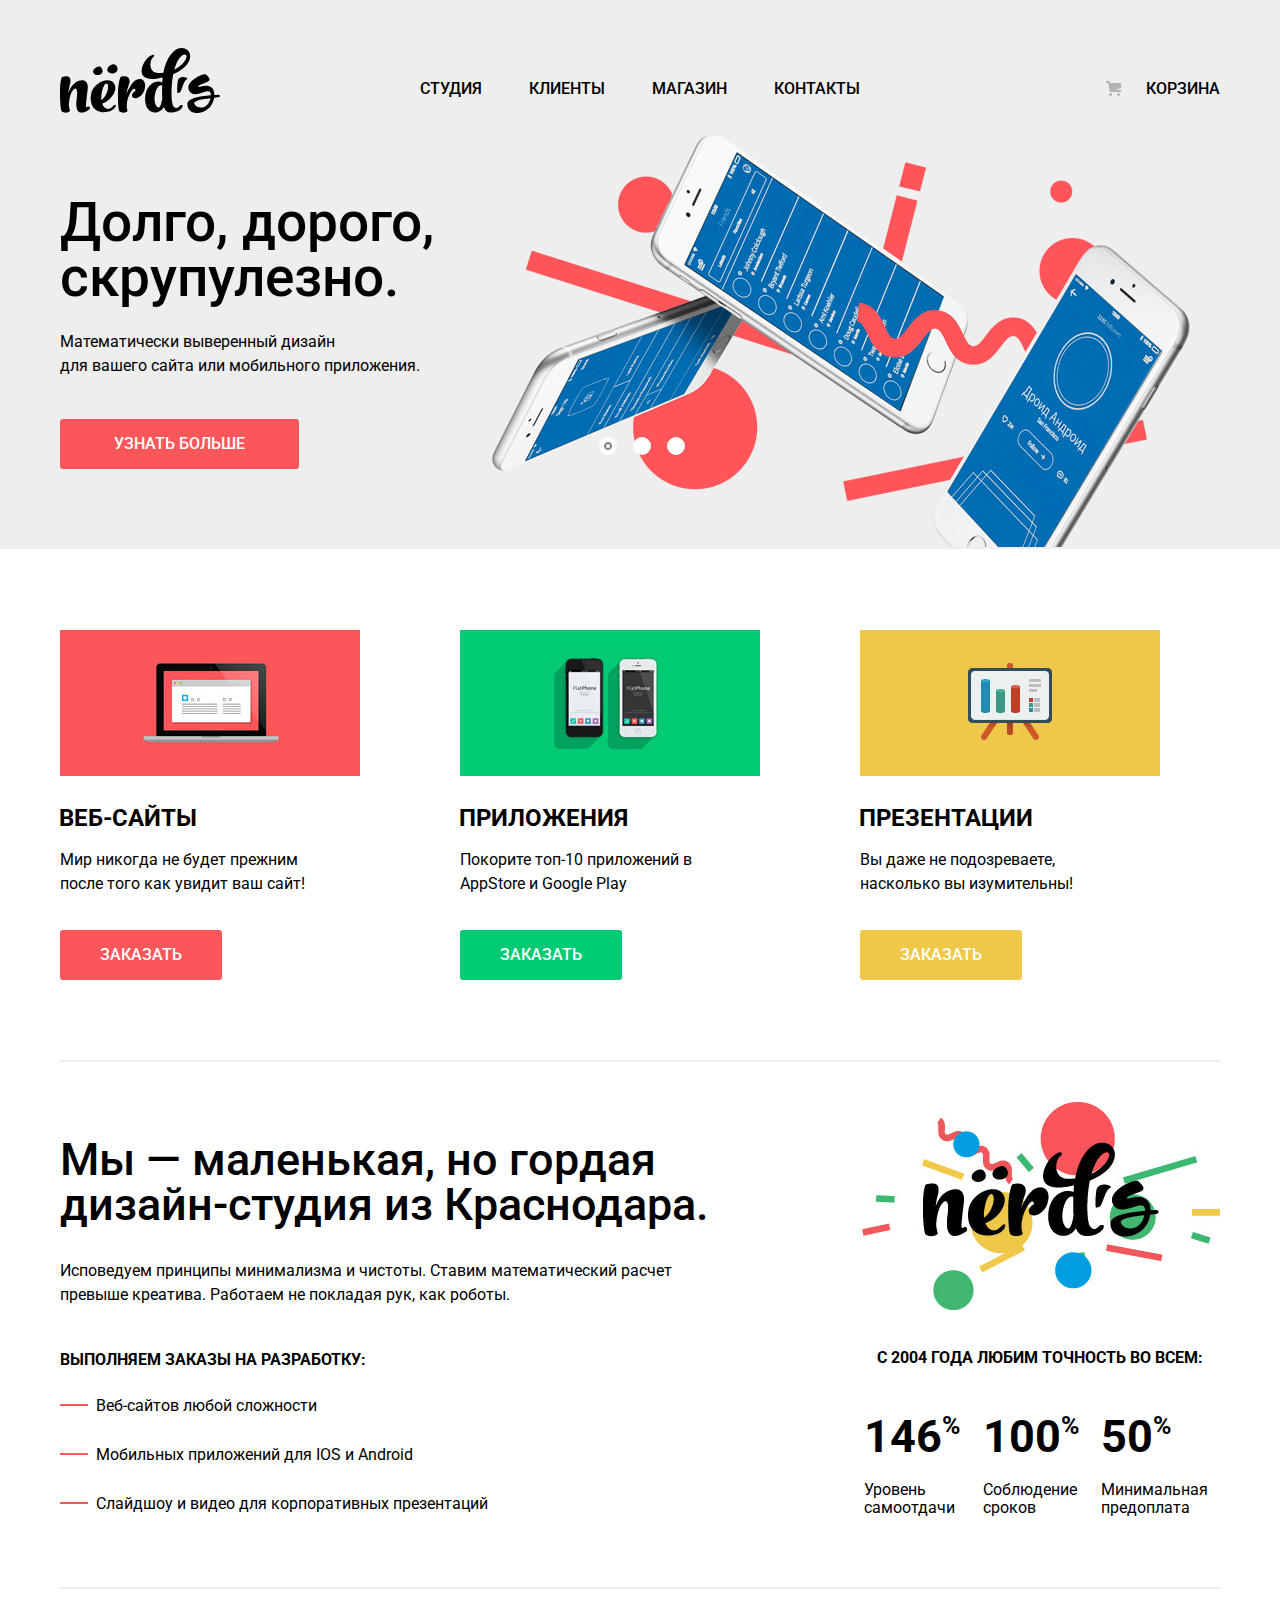
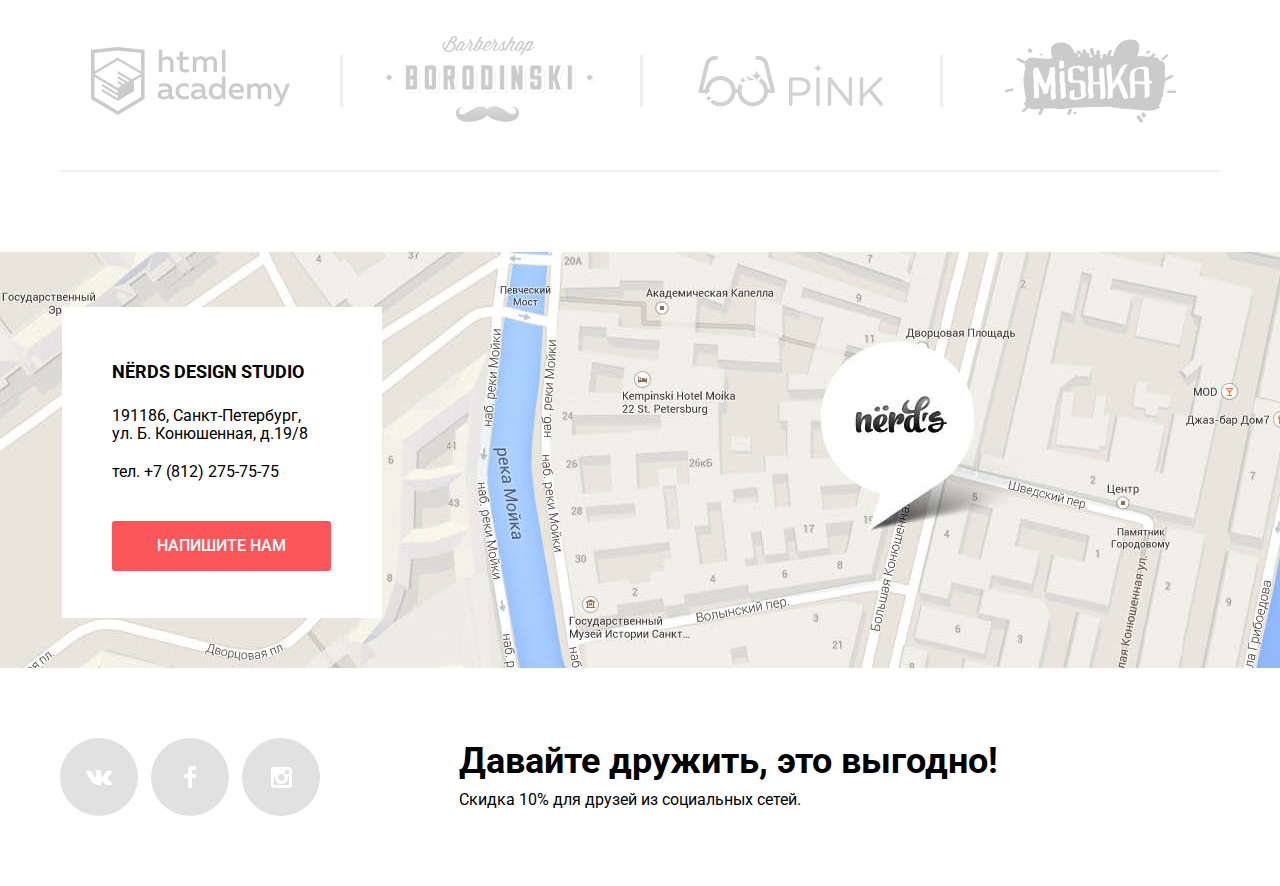
==== commit 982e82e3: "Нёрдс финальный - исправления на 2ю проверку" ====
--- a/index.html
+++ b/index.html
@@ -5,7 +5,7 @@
     <title>HTML Academy: Нёрдс - Основная</title>
 	<link href="https://fonts.googleapis.com/css?family=Roboto:400,500,700&amp;subset=cyrillic" rel="stylesheet">
 	<link href="css/normalize.css" rel="stylesheet">
-	<link href="css/style.css" rel="stylesheet">
+	<link href="css/style.min.css" rel="stylesheet">
   </head>
   
   <body>
@@ -20,7 +20,7 @@
 		    <li class="site-nav-item"><a href="#" title="Контакты">Контакты</a></li>
 		  </ul>
 		  <ul class="user-navigation">
-		    <li class="user-nav-item user-nav-item-current"><a class="cart-item" href="#">Корзина</a></li>
+		    <li class="user-nav-item"><a class="cart-item" href="#">Корзина</a></li>
 		  </ul>
 	    </nav>
 	  </div>
@@ -31,9 +31,9 @@
         <div class="container">
           <h2 class="visually-hidden">Преимущества дизайн-студии nerds</h2>
           <div class="slider">
-            <input type="radio" id="btn-1" name="toggle" checked>
-            <input type="radio" id="btn-2" name="toggle">
-            <input type="radio" id="btn-3" name="toggle">
+            <input class="slider-switch-1" type="radio" id="btn-1" name="toggle" checked>
+            <input class="slider-switch-2" type="radio" id="btn-2" name="toggle">
+            <input class="slider-switch-3" type="radio" id="btn-3" name="toggle">
             <div class="slider-controls">
               <label class="current" for="btn-1"></label>
               <label for="btn-2"></label>
@@ -43,26 +43,21 @@
               <div class="slide">
                 <div class="slide-text-1">
                   <div class="slide-title-1">Долго, дорого, скрупулезно.</div>
-                  <p>Математически выверенный дизайн<br>
-                     для вашего сайта или мобильного приложения.</p>
+                  <p>Математически выверенный дизайн <br> для вашего сайта или мобильного приложения.</p>
                   <a class="btn features-btn" href="#">Узнать больше</a>
                 </div>
               </div>
               <div class="slide">
                 <div class="slide-text-2">
-                  <div class="slide-title-2">Любим математику<br>
-                                             как никто другой</div>
-                  <p> Никакого креатива, только математические формулы<br>
-                      для расчета идеальных пропорций.</p>
+                  <div class="slide-title-2">Любим математику как никто другой</div>
+                  <p> Никакого креатива, только математические формулы для расчета идеальных пропорций.</p>
                   <a class="btn features-btn" href="#">Узнать больше</a>
                 </div>
               </div>
               <div class="slide">
                 <div class="slide-text-3">
-                  <div class="slide-title-3">Только ночь,<br>
-                                             только хардкор</div>
-                  <p>Работать днем, как все? Мы против этого.<br>
-                     Ближе к полуночи работа только начинается.</p>
+                  <div class="slide-title-3">Только ночь, только хардкор</div>
+                  <p>Работать днем, как все? Мы против этого. Ближе к полуночи работа только начинается.</p>
                   <a class="btn features-btn" href="#">Узнать больше</a>
                 </div>
               </div>
@@ -191,23 +186,25 @@
 	  <section class="modal-window">
 	    <h2 class="modal-title">Напишите нам</h2>
 	    <button class="modal-close" type="button" value="close-modal-window">Закрыть окно</button>
-	    <div class="modal-input-area">		
-		  <div class="modal-input-halfwidth">
-	        <label for="name-field" class="modal-label">Ваше имя:</label>
-	        <input type="text" class="modal-input" name="name" id="name-field" placeholder="Представьтесь, пожалуйста">
-	      </div>
-	      <div class="modal-input-halfwidth">
-	        <label for="email-field" class="modal-label">Ваш e-mail:</label>
-	        <input type="email" class="modal-input" name="email" id="email-field" placeholder="Для отправки ответа">
-	      </div>
-	      <div class="modal-input-fullwidth">
-		    <label for="message-field" class="modal-label">Текст письма:</label>
-	        <textarea class="modal-textarea" name="message" id="message-field" rows="4" placeholder="В свободной форме"></textarea><br>
-	      </div>
-		  <div class="modal-input-fullwidth">
-		    <input class="btn submit-btn" type="submit" value="Отправить">
+		<form action="#" method="post">
+		  <div class="modal-input-area">	
+		    <div class="modal-input-halfwidth">
+	          <label for="name-field" class="modal-label">Ваше имя:</label>
+	          <input type="text" class="modal-input" name="name" id="name-field" placeholder="Представьтесь, пожалуйста">
+	        </div>
+	        <div class="modal-input-halfwidth">
+	          <label for="email-field" class="modal-label">Ваш e-mail:</label>
+	          <input type="email" class="modal-input" name="email" id="email-field" placeholder="Для отправки ответа">
+	        </div>
+	        <div class="modal-input-fullwidth">
+		      <label for="message-field" class="modal-label">Текст письма:</label>
+	          <textarea class="modal-textarea" name="message" id="message-field" rows="4" placeholder="В свободной форме"></textarea>
+	        </div>
+		    <div class="modal-input-fullwidth">
+		      <input class="btn submit-btn" type="submit" value="Отправить">
+		    </div>
 		  </div>
-		</div>
+		</form>
 	  </section>
 	</div>
   </body>
--- a/css/style.min.css
+++ b/css/style.min.css
@@ -0,0 +1 @@
+*,*::before,*::after{-webkit-box-sizing:inherit;box-sizing:inherit}html{-webkit-box-sizing:border-box;box-sizing:border-box}body{margin:0;padding:0;font-family:"Roboto","Arial",sans-serif;font-size:16px;line-height:24px;font-weight:400;color:#000;background-color:#fff}a{text-decoration:none}img{max-width:100%;height:auto}.btn{display:inline-block;vertical-align:middle;line-height:18px;font-weight:500;text-transform:uppercase;color:#fff}.visually-hidden:not(:focus):not(:active),input[type="checkbox"].visually-hidden,input[type="radio"].visually-hidden{position:absolute;height:1px;width:1px;margin:-1px;padding:0;margin:0;whitespace:nowrap;overflow:hidden;clip:rect(0 0 0 0);-webkit-clip-path:inset(100%);clip-path:inset(100%)}:focus{outline:5px auto -webkit-focus-ring-color}.container{padding-left:20px;padding-right:20px;margin:0 auto;min-width:1200px;max-width:1200px}.page-header{padding-top:48px;background-color:#eee}.main-navigation{display:-webkit-box;display:-ms-flexbox;display:flex;-webkit-box-orient:horizontal;-webkit-box-direction:normal;-ms-flex-direction:row;flex-direction:row;-webkit-box-pack:justify;-ms-flex-pack:justify;justify-content:space-between;-ms-flex-line-pack:center;align-content:center}.header-logo{opacity:1}.header-logo:hover,.header-logo:focus{opacity:.8}.header-logo:active{opacity:.3}.site-navigation{display:-webkit-box;display:-ms-flexbox;display:flex;-webkit-box-orient:horizontal;-webkit-box-direction:normal;-ms-flex-direction:row;flex-direction:row;-ms-flex-wrap:wrap;flex-wrap:wrap;width:440px;-webkit-box-pack:center;-ms-flex-pack:center;justify-content:center;list-style:none;margin:0;padding:0;-webkit-box-pack:justify;-ms-flex-pack:justify;justify-content:space-between}.user-navigation{display:-webkit-box;display:-ms-flexbox;display:flex;-webkit-box-orient:horizontal;-webkit-box-direction:normal;-ms-flex-direction:row;flex-direction:row;-ms-flex-wrap:wrap;flex-wrap:wrap;width:160px;-webkit-box-pack:end;-ms-flex-pack:end;justify-content:flex-end;list-style:none;margin:0;padding:0}.site-nav-item a,.user-nav-item a{display:block;color:#000;font-size:16px;line-height:30px;font-weight:500;text-transform:uppercase;padding-top:26px;padding-bottom:8px}.user-nav-item a:last-child{padding-right:0}.site-nav-item a:hover,.site-nav-item a:focus,.user-nav-item a:hover,.user-nav-item a:focus{color:#fb565a}.site-nav-item a:active,.user-nav-item a:active{color:rgba(0,0,0,.3)}.nav-item-current a{color:#000;position:relative}.nav-item-current a::after{position:absolute;content:"";display:block;background-color:#fb565a;height:2px;bottom:1px;left:0;right:0}.user-nav-item .cart-item{padding-left:50px;position:relative}.cart-item::before{position:absolute;top:33px;left:10px;content:"";background-image:url(../img/cart-icon.svg);background-repeat:no-repeat;width:15px;height:15px;opacity:.8}.user-nav-item-current a{color:#000;position:relative}.user-nav-item-current a::after{position:absolute;content:"";display:block;background-color:#fb565a;height:2px;bottom:0;left:10px;right:0}.features{background-color:#eee;margin-bottom:81px}.slider{position:relative;background-color:#eee}.slider input[type=radio]{position:absolute;opacity:0}.slider-controls{position:absolute;bottom:90px;left:50%;width:200px;height:22px;margin-left:-98px;text-align:center;z-index:1000}.slider-controls label{display:inline-block;vertical-align:middle;margin-top:0;margin-bottom:0;background-color:#fff;border:5px solid #fff;vertical-align:top;border-radius:50%;cursor:pointer;width:18px;height:18px;margin-right:6px;margin-left:6px}.slider-controls .current{-webkit-box-shadow:0 0 0 2px grey inset;box-shadow:0 0 0 2px grey inset}.slides{width:100%}.slide:nth-child(1){background-image:url(../img/slide-1.png);background-repeat:no-repeat;background-position:94% 121%}.slide:nth-child(2){background-image:url(../img/slide-2.png);background-repeat:no-repeat;background-position:100% 0}.slide:nth-child(3){background-image:url(../img/slide-3.png);background-repeat:no-repeat;background-position:100% 121%}.slide-text-1{width:380px;padding-top:75px;padding-bottom:80px;padding-right:0;padding-left:0;color:#000}.slide-title-1{font-size:55px;line-height:55px;font-weight:500;color:#000;margin:0;padding:0;margin-bottom:25px}.slide-text-1 p{font-size:16px;line-height:24px;margin:0;padding:0;margin-bottom:41px}.slide-text-2{width:560px;padding-top:75px;padding-bottom:80px;padding-right:0;padding-left:0;color:#000}.slide-title-2{font-size:55px;line-height:55px;font-weight:500;color:#000;margin:0;padding:0;margin-bottom:25px}.slide-text-2 p{font-size:16px;line-height:24px;margin:0;padding:0;margin-bottom:41px;width:420px}.slide-text-3{width:430px;padding-top:75px;padding-bottom:80px;padding-right:0;padding-left:0;color:#000}.slide-title-3{font-size:55px;line-height:55px;font-weight:500;color:#000;margin:0;padding:0;margin-bottom:25px}.slide-text-3 p{font-size:16px;line-height:24px;margin:0;padding:0;margin-bottom:41px;width:350px}.features-btn{display:inline-block;vertical-align:middle;text-align:center;padding-top:13px;padding-bottom:13px;padding-right:51px;padding-left:51px;background-color:#fb565a;border:3px solid #fb565a;border-radius:3px}.features-btn:hover{background-color:#e74246;border:3px solid #e74246}.features-btn:active{color:#e48789;border-top:3px solid #c13135;background-color:#d7373b;border-bottom:3px solid #d7373b;border-left:3px solid #d7373b;border-right:3px solid #d7373b}.slide:nth-child(1){background-image:url(../img/slide-1.png);background-repeat:no-repeat;background-position:432px 14px}.slide:nth-child(2){background-image:url(../img/slide-2.png);background-repeat:no-repeat;background-position:495px 0}.slide:nth-child(3){background-image:url(../img/slide-3.png);background-repeat:no-repeat;background-position:400px 16px}.slide{display:none}.slider-switch-1:checked~.slides .slide:nth-child(1){display:block}.slider-switch-2:checked~.slides .slide:nth-child(2){display:block}.slider-switch-3:checked~.slides .slide:nth-child(3){display:block}.services-wrapper{position:relative}.services-wrapper::after{position:absolute;bottom:0;left:50%;content:"";height:2px;width:1160px;background-color:#eee;margin-left:-580px}.services-list{list-style:none;display:-webkit-box;display:-ms-flexbox;display:flex;-webkit-box-orient:horizontal;-webkit-box-direction:normal;-ms-flex-direction:row;flex-direction:row;-webkit-box-pack:justify;-ms-flex-pack:justify;justify-content:space-between;-ms-flex-wrap:wrap;flex-wrap:wrap;width:1100px;padding:0;margin:0}.services-item{width:300px;margin-bottom:82px;margin-right:100px}.services-item:nth-child(3n){margin-right:0}.services-title{font-size:24px;line-height:30px;font-weight:700;text-transform:uppercase;padding-top:20px;margin:0;margin-left:-1px}.services-item p{padding-top:15px;padding-bottom:34px;margin:0;width:260px}.services-item .order-btn-1{display:inline-block;vertical-align:middle;text-align:center;padding-top:13px;padding-bottom:13px;padding-right:37px;padding-left:37px;background-color:#fb565a;border:3px solid #fb565a;border-radius:3px}.services-item .order-btn-1:hover,.services-item .order-btn-1:focus{background-color:#e74246;border:3px solid #e74246}.services-item .order-btn-1:active{color:#e48789;background-color:#d7373b;border-top:3px solid #c13135;border-bottom:3px solid #d7373b;border-left:3px solid #d7373b;border-right:3px solid #d7373b}.services-item .order-btn-2{display:inline-block;vertical-align:middle;text-align:center;padding-top:13px;padding-bottom:13px;padding-right:37px;padding-left:37px;background-color:#00ca74;border:3px solid #00ca74;border-radius:3px}.services-item .order-btn-2:hover,.services-item .order-btn-2:focus{background-color:#00bc6c;border:3px solid #00bc6c}.services-item .order-btn-2:active{color:#74c69c;background-color:#00aa62;border-top:3px solid #009958;border-bottom:3px solid #00aa62;border-right:3px solid #00aa62;border-left:3px solid #00aa62}.services-item .order-btn-3{display:inline-block;vertical-align:middle;text-align:center;padding-top:13px;padding-bottom:13px;padding-right:37px;padding-left:37px;background-color:#efc84a;border:3px solid #efc84a;border-radius:3px}.services-item .order-btn-3:hover,.services-item .order-btn-3:focus{background-color:#eab534;border:3px solid #eab534}.services-item .order-btn-3:active{color:#edc47f;background-color:#e5a722;border-top:3px solid #ce961f;border-bottom:3px solid #e5a722;border-right:3px solid #e5a722;border-left:3px solid #e5a722}.company-description-wrapper{padding-bottom:54px;position:relative}.company-description-wrapper::after{position:absolute;bottom:0;left:50%;content:"";height:2px;width:1160px;background-color:#eee;margin-left:-580px}.company-description{display:-webkit-box;display:-ms-flexbox;display:flex;-webkit-box-orient:horizontal;-webkit-box-direction:normal;-ms-flex-direction:row;flex-direction:row;-webkit-box-pack:justify;-ms-flex-pack:justify;justify-content:space-between}.description-section-1{width:660px;padding-top:75px}.description-section-1 b{display:block;font-size:45px;line-height:45px;font-weight:500}.description-section-1 p{margin:0;padding:0;padding-top:32px}.products-title{font-weight:700;text-transform:uppercase;margin:0;padding-top:41px}.products-list{margin:0;padding:0;list-style:none}.product-item{padding-top:22px;padding-bottom:3px;padding-left:36px;position:relative}.product-item::before{position:absolute;top:32px;left:0;content:"";width:28px;height:2px;background-color:#fb565a}.description-section-2{width:360px;padding-top:284px;background-color:#fff;background-image:url(../img/nerds-illustration.jpg);background-repeat:no-repeat;background-position:1px 40px}.achievements-title{font-weight:700;text-transform:uppercase;margin:0;padding-bottom:41px;padding-left:17px}.description-section-2 table{margin-left:1px;width:360px;height:124px}.achievements-amount{font-size:45px;line-height:45px;font-weight:700;position:relative;width:120px;vertical-align:top}.achievements-amount span{font-size:25px;position:absolute;top:-10px}.achievements-description{font-size:16px;line-height:18px;font-weight:400;width:120px;vertical-align:top}.partners-wrapper{margin:0;margin-top:47px;margin-bottom:126px;padding:0;position:relative}.partners-wrapper::after{position:absolute;bottom:-46px;left:50%;content:"";height:2px;width:1160px;background-color:#eee;margin-left:-580px}.partners-container{min-width:1200px;max-width:1200px;margin:0 auto;display:-webkit-box;display:-ms-flexbox;display:flex;-webkit-box-orient:horizontal;-webkit-box-direction:normal;-ms-flex-direction:row;flex-direction:row;-webkit-box-pack:justify;-ms-flex-pack:justify;justify-content:space-between;-ms-flex-line-pack:center;align-content:center;-webkit-box-align:center;-ms-flex-align:center;align-items:center}.partners-item{width:360px;position:relative}.partners-item:first-child::after,.partners-item:nth-child(2)::after,.partners-item:nth-child(3)::after{position:absolute;content:"";height:52px;width:3px;background-color:#eee;left:300px;top:50%;margin-top:-26px}.partners-item a{display:block}.partners-logo{display:block;margin-left:auto;margin-right:auto;opacity:.2}.partners-logo:hover{opacity:1}.partners-logo:active{opacity:.1}.map-wrapper{background-color:#f1efe8;background-image:url(../img/write_us_s.jpg);background-repeat:no-repeat;height:416px;background-size:cover}.img-map{border-style:none;display:block;width:100%}.contacts-container{position:relative;min-width:1200px;max-width:1200px;margin:0 auto}.contacts{position:absolute;top:55px;left:22px;width:320px;background-color:#fff;padding-top:49px;padding-bottom:47px;padding-left:50px}.contacts p{margin:0}.contacts-name{font-size:18px;line-height:31px;font-weight:700;text-transform:uppercase;padding-bottom:20px}.contacts-address{font-size:16px;line-height:18px;padding-bottom:20px}.contacts-phone{display:block;font-size:16px;line-height:18px;color:#000;padding-bottom:40px}.contacts .email-btn{display:inline-block;vertical-align:middle;text-align:center;padding-top:13px;padding-bottom:13px;padding-right:42px;padding-left:42px;background-color:#fb565a;border:3px solid #fb565a;border-radius:3px}.contacts .email-btn:hover,.contacts .email-btn:focus{background-color:#e74246;border:3px solid #e74246}.contacts .email-btn:active{color:#e48789;border-top:3px solid #c13135;background-color:#d7373b;border-bottom:3px solid #d7373b;border-left:3px solid #d7373b;border-right:3px solid #d7373b}.map-marker{position:absolute;top:90px;left:820px}.social{display:-webkit-box;display:-ms-flexbox;display:flex;-webkit-box-orient:horizontal;-webkit-box-direction:normal;-ms-flex-direction:row;flex-direction:row;-webkit-box-align:center;-ms-flex-align:center;align-items:center;padding:70px 0}.social-list{list-style:none;margin:0;padding:0;display:-webkit-box;display:-ms-flexbox;display:flex;-webkit-box-orient:horizontal;-webkit-box-direction:normal;-ms-flex-direction:row;flex-direction:row}.social-item{margin:0;padding:0;padding-right:13px}.social-item:last-child{padding-right:0}.social-btn{display:inline-block;vertical-align:middle;height:78px;width:78px;font-size:0;background-color:#e1e1e1;background-position:50% 50%;border-radius:50%;position:relative}.social-btn-vk{background-image:url(../img/vk-icon.svg);background-repeat:no-repeat}.social-btn-fb{background-image:url(../img/fb-icon.svg);background-repeat:no-repeat}.social-btn-inst{background-image:url(../img/insta-icon.svg);background-repeat:no-repeat}.social-btn::before{content:'';position:absolute;top:0;left:0;height:78px;width:78px;border-radius:50%;background-color:#d7373b;opacity:0}.social-btn:hover{background-color:#e74246}.social-btn:active::before{opacity:.4}.social-promo{padding-left:139px;display:block}.social-slogan{font-size:36px;line-height:36px;font-weight:700}.social-offer{font-size:16px;line-height:22px;padding-top:9px;margin:0}.page-title-section{padding-top:74px;padding-bottom:108px;background-color:#eee}.page-title{text-align:center;padding:0;margin:0;font-size:55px;line-height:55px;font-weight:500}.catalog{display:-webkit-box;display:-ms-flexbox;display:flex;-webkit-box-orient:horizontal;-webkit-box-direction:normal;-ms-flex-direction:row;flex-direction:row;-webkit-box-pack:justify;-ms-flex-pack:justify;justify-content:space-between}.product-sorting{width:260px;padding-top:55px}.filter-price,.filter-layout,.filter-features{padding:0;margin:0;border:none}.filter-price{margin-bottom:54px}.filter-title{font-size:18px;line-height:30px;font-weight:700;text-transform:uppercase;margin:0}.filter-list{list-style:none;padding:0;margin:0}.filter-list-choose{list-style:none;padding:0;margin:0;display:-webkit-box;display:-ms-flexbox;display:flex;-webkit-box-pack:justify;-ms-flex-pack:justify;justify-content:space-between;width:360px}.filter-label{line-height:20px;cursor:pointer;margin-top:2px;display:block}.filter-range-field{position:relative;display:block;width:260px;height:80px;background-color:#eee;border-top:1px solid transparent;border-radius:3px;margin-top:48px}.range-slider-btn{position:absolute;width:20px;height:23px;background-image:url(../img/filter-button.png);background-repeat:no-repeat}.range-slider-btn:first-child{top:28px;left:18px}.range-slider-btn:nth-child(2){top:28px;left:160px}.range-slider-scale{width:220px;height:2px;background:-webkit-linear-gradient(left,#00ca74 0,#00ca74 160px,#d7dcde 160px);background:-o-linear-gradient(left,#00ca74 0,#00ca74 160px,#d7dcde 160px);background:linear-gradient(to right,#00ca74 0,#00ca74 160px,#d7dcde 160px);background-size:220px 2px;margin-left:auto;margin-right:auto;margin-top:39px}.range-input-wrapper{padding-top:14px;width:260px;display:-webkit-box;display:-ms-flexbox;display:flex;-webkit-box-orient:horizontal;-webkit-box-direction:normal;-ms-flex-direction:row;flex-direction:row;-webkit-box-pack:justify;-ms-flex-pack:justify;justify-content:space-between;-webkit-box-align:center;-ms-flex-align:center;align-items:center}.range-input-container{display:-webkit-box;display:-ms-flexbox;display:flex;-webkit-box-orient:horizontal;-webkit-box-direction:normal;-ms-flex-direction:row;flex-direction:row;-webkit-box-align:center;-ms-flex-align:center;align-items:center;width:130px}.range-input-container:first-child{-webkit-box-pack:start;-ms-flex-pack:start;justify-content:flex-start}.range-input-container:nth-child(2){-webkit-box-pack:end;-ms-flex-pack:end;justify-content:flex-end}.filter-label-range{padding-right:13px;line-height:22px;text-transform:uppercase;cursor:pointer}.range-input-field{text-align:center;height:38px;width:80px;border:none;border-radius:3px;background-color:#eee}.filter-layout{margin-bottom:37px}.filter-input-field{position:relative;padding-left:37px;padding-top:10px;padding-bottom:10px}.filter-features{margin-bottom:38px}input[type="radio"].filter-radio+label::before{background-image:url(../img/radio-off.svg);background-size:23px 23px;opacity:.5;top:11px;left:2px}input[type="radio"].filter-radio:checked+label::before{background-image:url(../img/radio-on.svg);background-size:23px 23px;opacity:.5;top:11px;left:2px}input[type="radio"].filter-radio+label::before,input[type="checkbox"].filter-checkbox+label::before{position:absolute;top:11px;left:2px;width:27px;margin:0;background-repeat:no-repeat;height:27px;content:"";background-position:top left}input[type="radio"].filter-radio:hover+label::before,input[type="radio"].filter-radio:focus+label::before{opacity:1}input[type="radio"].filter-radio:focus+label::before{outline:5px auto -webkit-focus-ring-color}input[type="radio"].filter-radio:disabled+label::before{opacity:.3}input[type="checkbox"].filter-checkbox+label::before{background-image:url(../img/checkbox-off.svg);background-size:23px 23px;opacity:.5;top:11px;left:2px}input[type="checkbox"].filter-checkbox:checked+label::before{background-image:url(../img/checkbox-on.svg);background-size:27px 23px;opacity:.5;top:11px;left:2px}input[type="checkbox"].filter-checkbox:hover+label::before,input[type="checkbox"].filter-checkbox:focus+label::before{opacity:1}input[type="checkbox"].filter-checkbox:focus+label::before{outline:5px auto -webkit-focus-ring-color}input[type="checkbox"].filter-checkbox:disabled+label::before{opacity:.3}.filter-button .filter-btn{font-size:inherit;line-height:inherit;display:inline-block;vertical-align:middle;text-align:center;padding-top:13px;padding-bottom:13px;padding-right:85px;padding-left:85px;color:#000;background-color:#eee;border:3px solid #eee;border-radius:3px}.filter-button .filter-btn:hover,.filter-button .filter-btn:focus{background-color:#dfdfdf;border:3px solid #dfdfdf}.filter-button .filter-btn:active{color:#a9a9a9;background-color:#d5d5d5;border-top:3px solid #bfbfbf;border-bottom:3px solid #d5d5d5;border-right:3px solid #d5d5d5;border-left:3px solid #d5d5d5}.catalog-contents{width:760px;padding-top:52px}.results-sorting{display:-webkit-box;display:-ms-flexbox;display:flex;-webkit-box-orient:horizontal;-webkit-box-direction:normal;-ms-flex-direction:row;flex-direction:row;-webkit-box-pack:justify;-ms-flex-pack:justify;justify-content:space-between}.sorting-option{padding:0;margin:0;display:inline-block;vertical-align:bottom}.sorting-option:nth-child(1){padding-right:22px}.sorting-option:nth-child(2){padding-right:22px}.sorting-option:nth-child(3){padding-right:39px}.sorting-option:nth-child(4){padding-right:17px}.sorting-option:nth-child(5){padding-right:0}.sorting-link{display:block;font-size:14px;line-height:18px;text-transform:uppercase;color:rgba(0,0,0,.3)}.sorting-link:hover,.sorting-link:focus{color:rgba(0,0,0,.6)}.sorting-link:active{color:#000}.sorting-link-current{color:#000}.sorting-indicator{font-size:0;height:11px;width:10px;background-repeat:no-repeat;opacity:.3}.sorting-indicator:hover,.sorting-indicator:focus{opacity:.6}.sorting-indicator:active{opacity:1}.sorting-indicator-current{opacity:1}.sorting-option:nth-child(4)>.sorting-indicator{background-image:url(../img/icon-down-dir.png)}.sorting-option:nth-child(5)>.sorting-indicator{background-image:url(../img/icon-up-dir.png)}.catalog-list{list-style:none;padding-left:0;margin:0;margin-top:50px;display:-webkit-box;display:-ms-flexbox;display:flex;-webkit-box-orient:horizontal;-webkit-box-direction:normal;-ms-flex-direction:row;flex-direction:row;-webkit-box-pack:justify;-ms-flex-pack:justify;justify-content:space-between;-ms-flex-wrap:wrap;flex-wrap:wrap}.catalog-item{width:360px;margin-bottom:32px;margin-right:40px;position:relative}.catalog-item:nth-child(2n){margin-right:0}.catalog-item:hover .item-card{display:block;background-color:#eee}.layout-design a{display:block;padding-top:41px;line-height:0;font-size:0}.layout-design a::before{background-image:url(../img/browser.png);background-size:360px 41px;background-repeat:no-repeat;top:0;height:41px;width:360px;position:absolute;content:"";opacity:.12}.layout-design a:hover::before{opacity:1}.layout-design a:hover{-webkit-box-shadow:0 0 20px 5px #e5e5e5;box-shadow:0 0 20px 5px #e5e5e5}.item-card{position:absolute;width:360px;padding-top:26px;padding-bottom:44px;background-color:#fff;text-align:center;display:none;width:100%;top:389px}.item-title{margin:0;font-size:18px;line-height:30px;font-weight:700;text-transform:uppercase;text-align:center;color:#000}.item-title a{color:#000}.item-description{margin:0;line-height:18px;text-align:center;width:230px;padding-top:13px;padding-bottom:33px;margin-left:auto;margin-right:auto}.item-card .purchase-btn{display:inline-block;text-align:center;vertical-align:middle;padding-top:13px;padding-bottom:13px;padding-right:58px;padding-left:58px;background-color:#fb565a;border:3px solid #fb565a;border-radius:3px;margin-left:auto;margin-right:auto}.item-card .purchase-btn:hover,.item-card .purchase-btn:focus{background-color:#e74246;border:3px solid #e74246}.item-card .purchase-btn:active{background-color:#d7373b;border-top:3px solid #c13135;border-bottom:3px solid #d7373b;border-left:3px solid #d7373b;border-right:3px solid #d7373b}.pagination-list{list-style:none;margin:0;padding-top:22px;padding-bottom:53px;padding-left:1px}.pagination-item{margin:0;display:inline-block;vertical-align:middle;margin-right:7px;margin-bottom:7px;margin-top:5px}.pagination-item-number a{display:block;width:50px;height:50px;text-align:center;padding-top:15px}.pagination-item-next a{display:block;width:260px;height:50px;text-align:center;padding-top:15px}.pagination-item a{line-height:18px;text-transform:uppercase;color:#000;background-color:#eee;border:3px solid #eee;border-radius:2px}.pagination-item a:hover{background-color:#dfdfdf;border:3px solid #dfdfdf}.pagination-item a:active{color:#a9a9a9;background-color:#d5d5d5;border-top:3px solid #bfbfbf;border-bottom:3px solid #d5d5d5;border-right:3px solid #d5d5d5;border-left:3px solid #d5d5d5}.pagination-item-current a{background-color:#fff;border:3px solid #dbdbdb}.modal-container{position:relative;min-width:1440px;max-width:1440px}.modal-window{display:block;width:960px;background-color:#fff;padding-top:73px;padding-bottom:84px;padding-left:101px;padding-right:101px;-webkit-box-shadow:0 0 40px 10px #b0b0b0;box-shadow:0 0 40px 10px #b0b0b0;position:fixed;left:50%;margin-left:-480px;top:20px;z-index:2000}.modal-close{position:absolute;top:73px;right:101px;padding:0;margin:0;font-size:0;border:none;opacity:.3}.modal-close::before{position:absolute;content:"";width:5px;height:29px;background-color:#fecccd;top:0;right:12px;-webkit-transform:rotate(-45deg);-ms-transform:rotate(-45deg);transform:rotate(-45deg)}.modal-close::after{position:absolute;content:"";width:29px;height:5px;background-color:#fecccd;top:12px;right:0;-webkit-transform:rotate(-45deg);-ms-transform:rotate(-45deg);transform:rotate(-45deg)}.modal-close:hover::before,.modal-close:hover::after,.modal-close:focus::before,.modal-close:focus::after{background-color:#fb565a}.modal-close:active::before,.modal-close:active::after{background-color:#fee}.modal-title{font-size:45px;line-height:45px;padding-bottom:49px;margin:0}.modal-input-area{display:-webkit-box;display:-ms-flexbox;display:flex;-webkit-box-orient:horizontal;-webkit-box-direction:normal;-ms-flex-direction:row;flex-direction:row;-webkit-box-pack:justify;-ms-flex-pack:justify;justify-content:space-between;-ms-flex-wrap:wrap;flex-wrap:wrap}.modal-input-halfwidth{padding-bottom:36px}.modal-label{display:block;line-height:18px;font-weight:700;padding-bottom:14px}.modal-input{display:block;font-size:inherit;line-height:inherit;border:2px solid #d7dcde;border-radius:2px;color:rgba(255,255,255,.5);width:360px;height:49px;padding-left:13px}.modal-input:hover{border:2px solid #b4b9bb;color:rgba(255,255,255,.5)}.modal-input:focus{border:2px solid #000;color:#000}.modal-input:invalid{border:2px solid #e74246;color:#e74246}.modal-input-fullwidth:nth-child(3){padding-bottom:50px}.modal-input-fullwidth:nth-child(4){padding-bottom:0}.modal-textarea{display:block;font-size:inherit;line-height:inherit;border:2px solid #d7dcde;border-radius:2px;color:rgba(255,255,255,.5);width:760px;height:116px;padding-top:10px;padding-left:13px;overflow:hidden;resize:none}.modal-textarea:hover{font-size:inherit;line-height:inherit;border:2px solid #b4b9bb;color:rgba(255,255,255,.5)}.modal-textarea:focus{font-size:inherit;line-height:inherit;border:2px solid #000;color:#000}.modal-textarea:invalid{font-size:inherit;line-height:inherit;border:2px solid #e74246;color:#e74246}.modal-window .submit-btn{display:block;text-align:center;vertical-align:middle;padding-top:13px;padding-bottom:13px;padding-right:58px;padding-left:58px;background-color:#fb565a;border:3px solid #fb565a;border-radius:3px}.modal-window .submit-btn:hover{background-color:#e74246;border:3px solid #e74246}.modal-window .submit-btn:active{color:#e48789;background-color:#d7373b;border-top:3px solid #c13135;border-bottom:3px solid #d7373b;border-left:3px solid #d7373b;border-right:3px solid #d7373b}.modal-window-index,.modal-window-catalog{display:none}